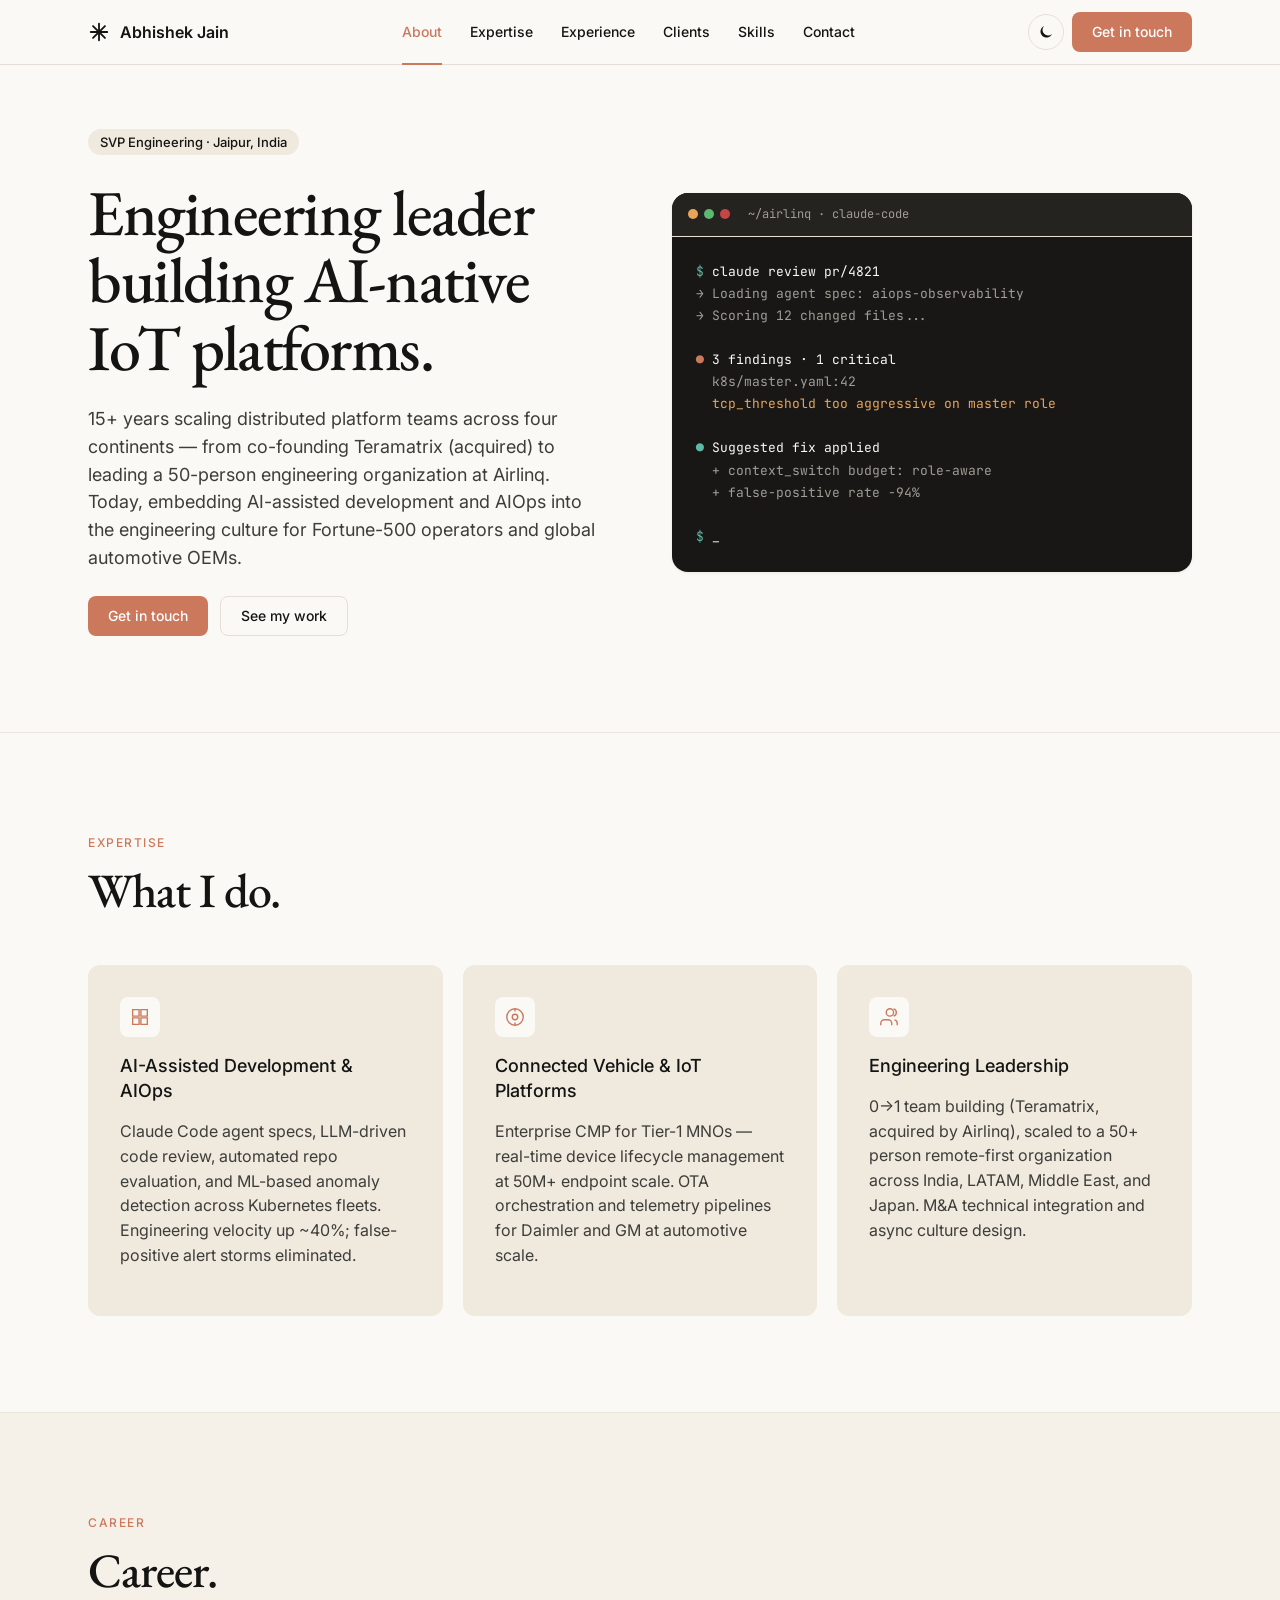
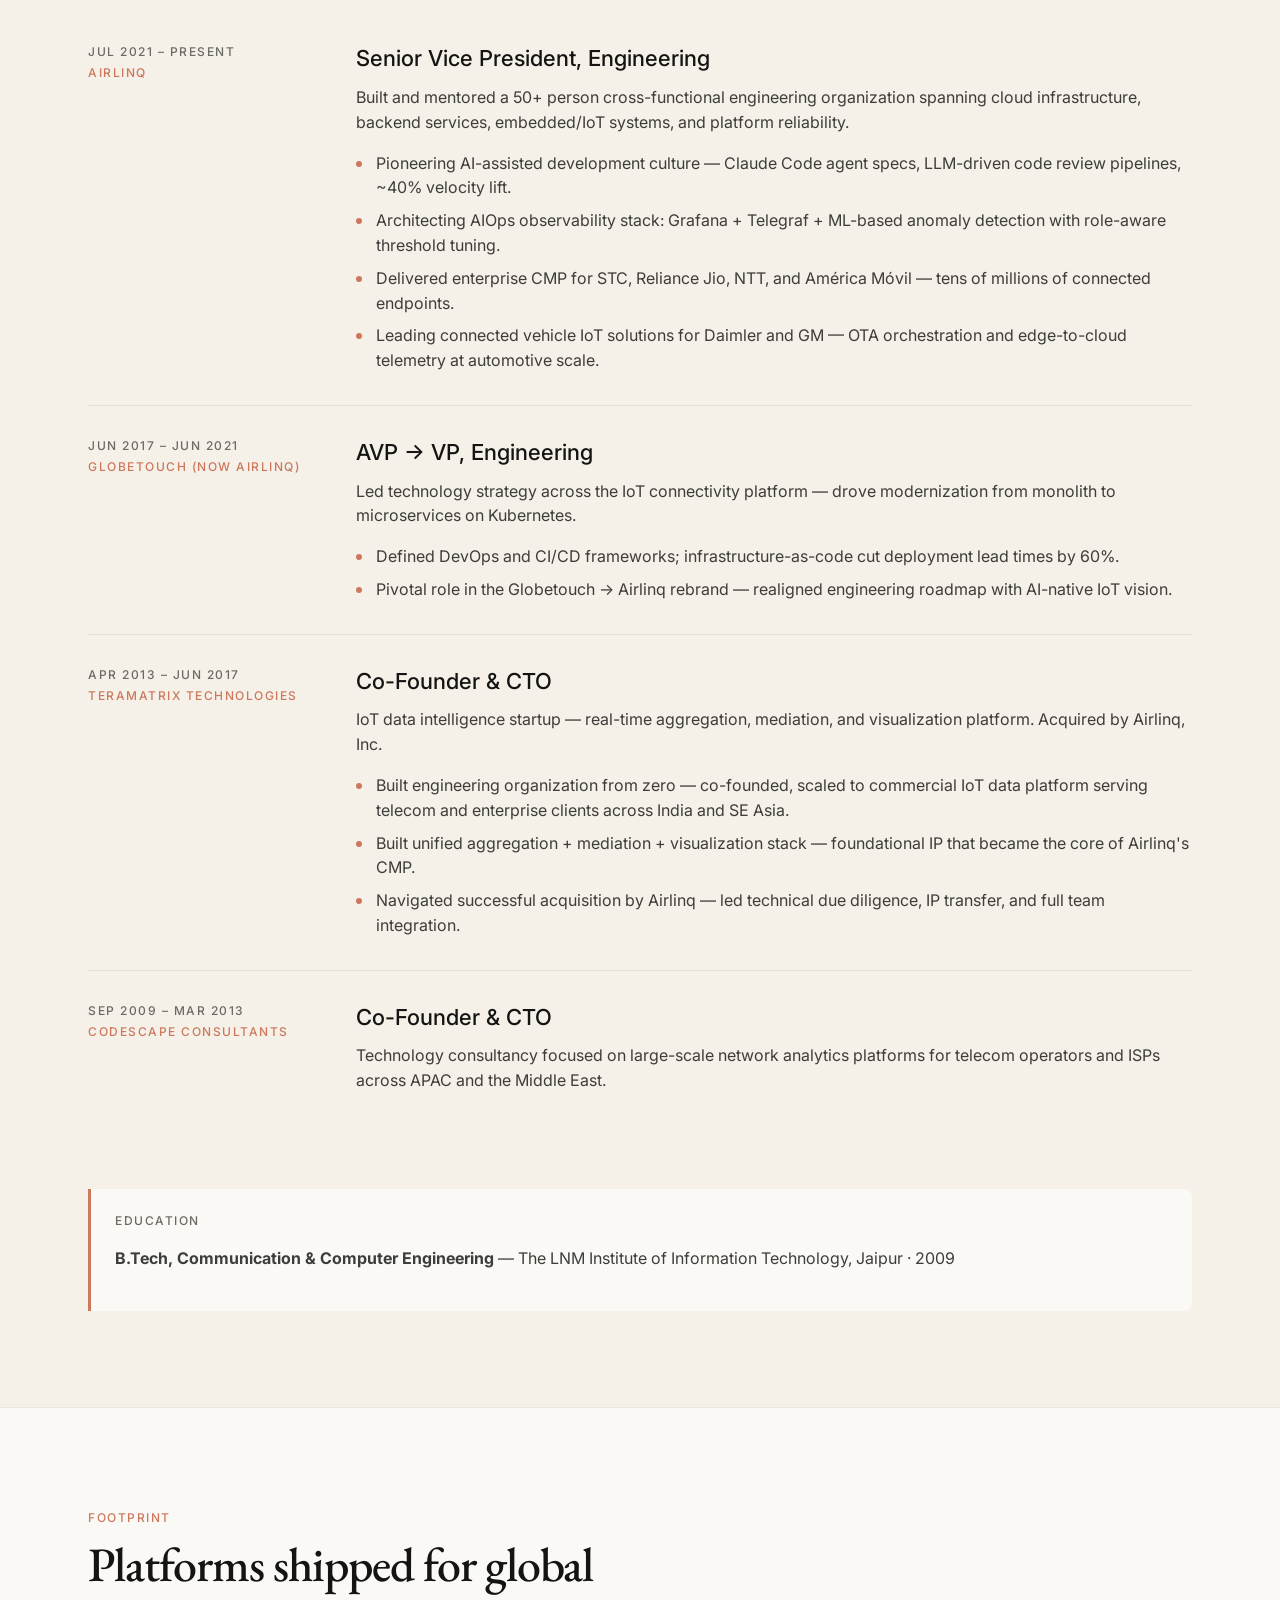
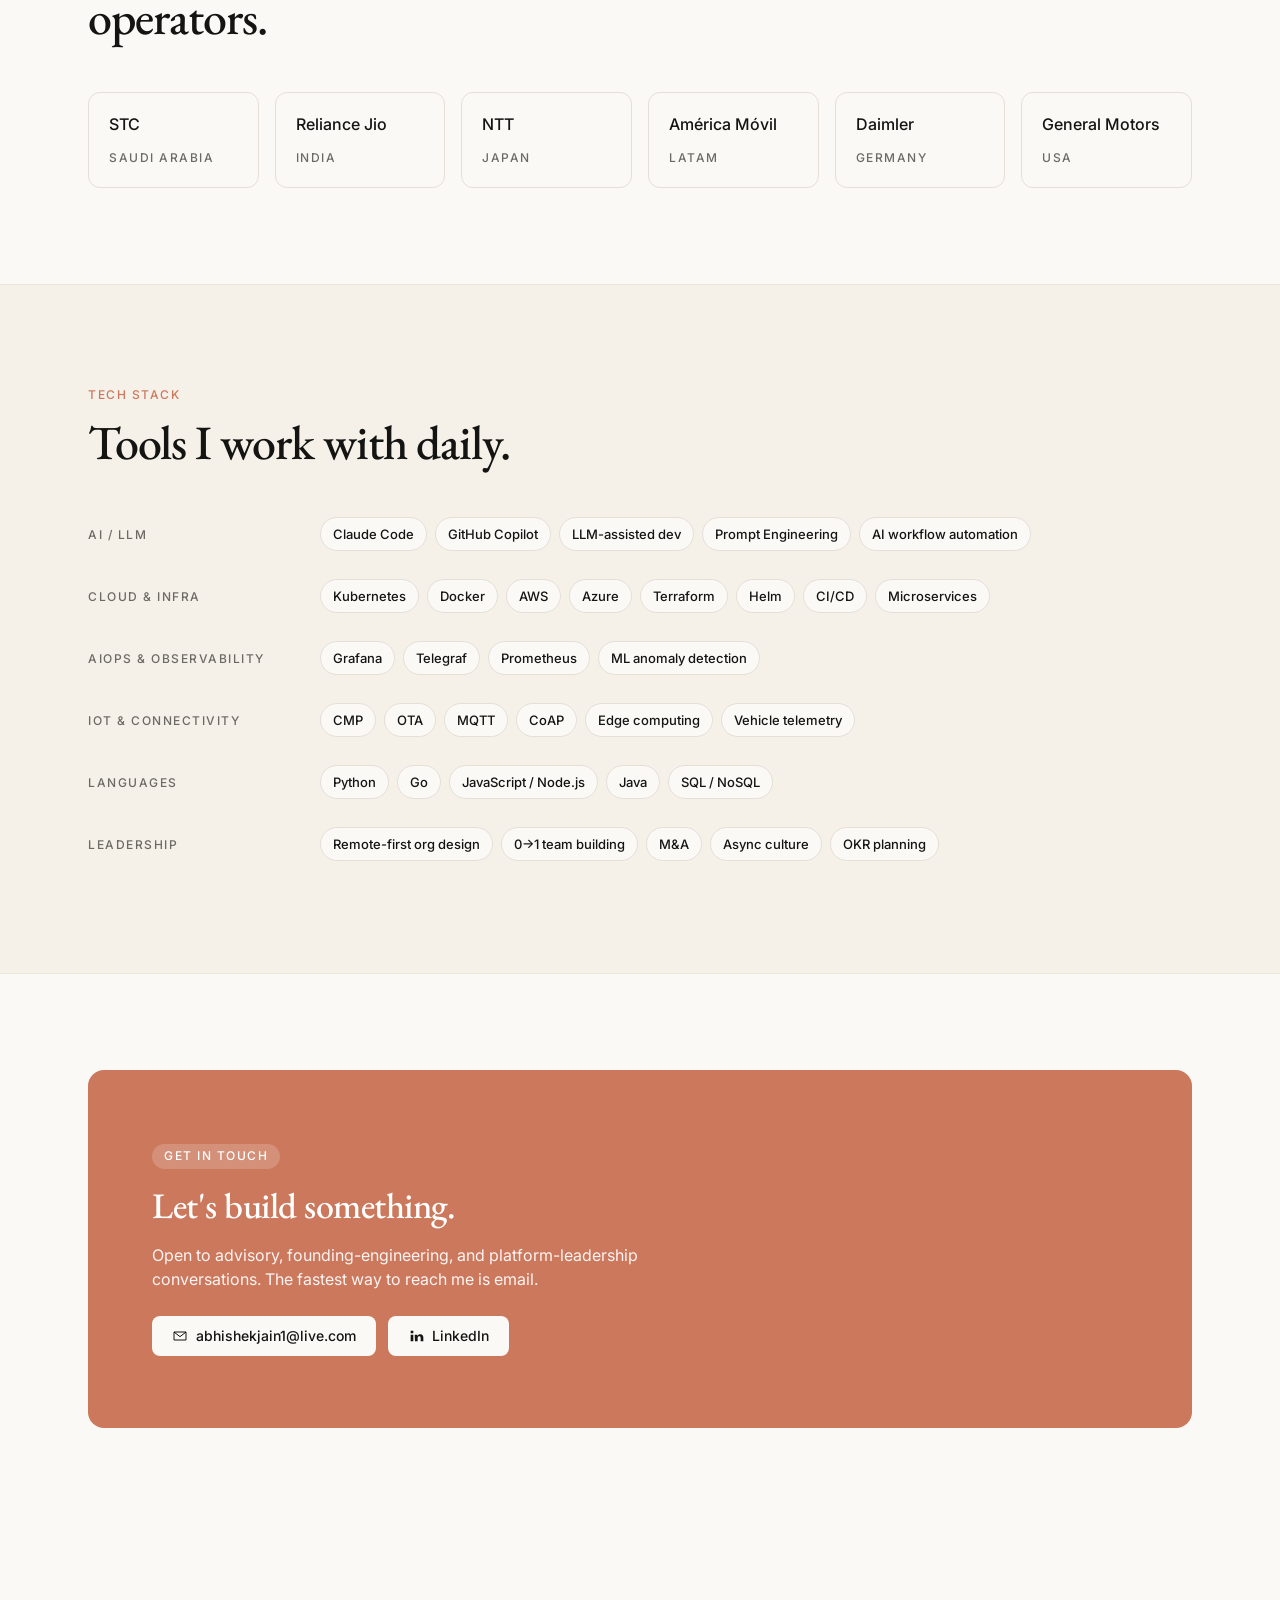
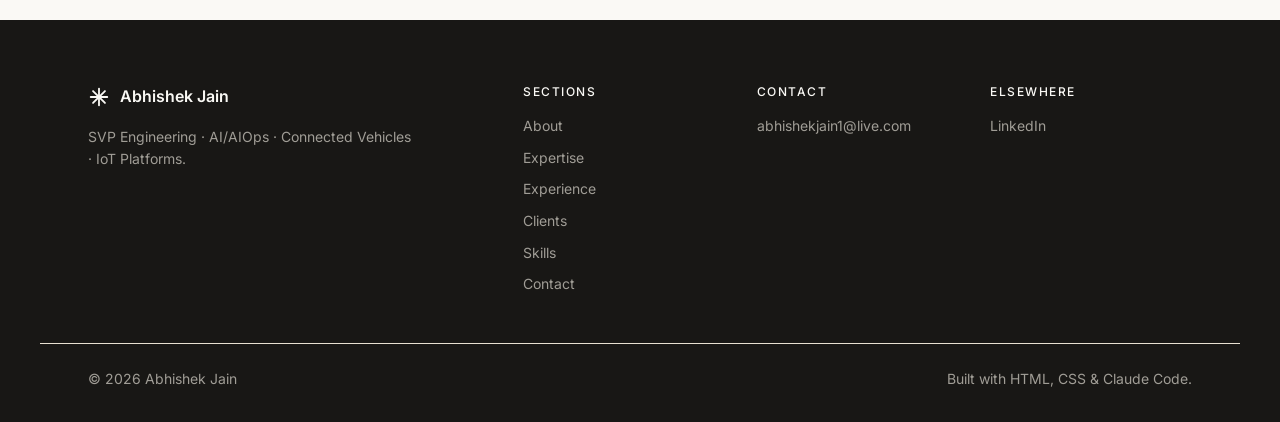
==== index.html @ b77d0349 "feat(seo): enrich meta, OG/Twitter cards, JSON-LD graph, robots, sitemap" ====
<!doctype html>
<html lang="en" data-theme="light">
<head>
  <meta charset="utf-8">
  <meta name="viewport" content="width=device-width, initial-scale=1">

  <!-- Primary SEO -->
  <title>Abhishek Jain — SVP Engineering · AI/AIOps · IoT Platforms</title>
  <meta name="description" content="Abhishek Jain — SVP Engineering at Airlinq. 15+ years scaling AI-native IoT, connected vehicle, and SaaS platforms for STC, Jio, NTT, Daimler, and GM.">
  <meta name="keywords" content="Abhishek Jain, SVP Engineering, AI-assisted development, AIOps, Claude Code, LLM-driven code review, connected vehicle platforms, IoT platform architecture, Kubernetes, Connectivity Management Platform, CMP, telecom platform, Airlinq, engineering leadership, 0 to 1 team building, M&A technical integration">
  <meta name="author" content="Abhishek Jain">
  <meta name="robots" content="index,follow,max-snippet:-1,max-image-preview:large,max-video-preview:-1">
  <meta name="googlebot" content="index,follow">
  <meta name="theme-color" content="#faf9f5" media="(prefers-color-scheme: light)">
  <meta name="theme-color" content="#181715" media="(prefers-color-scheme: dark)">
  <link rel="icon" type="image/svg+xml" href="assets/favicon.svg">
  <link rel="canonical" href="https://abhishekjain1.github.io/abhishekjain1/">

  <!-- Open Graph -->
  <meta property="og:type" content="profile">
  <meta property="og:site_name" content="Abhishek Jain">
  <meta property="og:title" content="Abhishek Jain — SVP Engineering · AI/AIOps · IoT Platforms">
  <meta property="og:description" content="15+ years building AI-native IoT, connected vehicle, and SaaS platforms for Fortune-500 operators and global OEMs.">
  <meta property="og:url" content="https://abhishekjain1.github.io/abhishekjain1/">
  <meta property="og:image" content="https://abhishekjain1.github.io/abhishekjain1/assets/og-cover.png">
  <meta property="og:image:width" content="1200">
  <meta property="og:image:height" content="630">
  <meta property="og:image:alt" content="Abhishek Jain — SVP Engineering · AI/AIOps · IoT Platforms">
  <meta property="og:locale" content="en_US">
  <meta property="profile:first_name" content="Abhishek">
  <meta property="profile:last_name" content="Jain">

  <!-- Twitter / X -->
  <meta name="twitter:card" content="summary_large_image">
  <meta name="twitter:title" content="Abhishek Jain — SVP Engineering · AI/AIOps · IoT Platforms">
  <meta name="twitter:description" content="15+ years building AI-native IoT, connected vehicle, and SaaS platforms for Fortune-500 operators and global OEMs.">
  <meta name="twitter:image" content="https://abhishekjain1.github.io/abhishekjain1/assets/og-cover.png">
  <meta name="twitter:image:alt" content="Abhishek Jain — SVP Engineering · AI/AIOps · IoT Platforms">

  <!-- Pre-paint theme (prevent FOUC) -->
  <script>
    (function () {
      try {
        var stored = localStorage.getItem('theme');
        var prefers = window.matchMedia('(prefers-color-scheme: dark)').matches ? 'dark' : 'light';
        document.documentElement.setAttribute('data-theme', stored || prefers);
      } catch (e) {
        document.documentElement.setAttribute('data-theme', 'light');
      }
    })();
  </script>

  <!-- Fonts -->
  <link rel="preconnect" href="https://fonts.googleapis.com">
  <link rel="preconnect" href="https://fonts.gstatic.com" crossorigin>
  <link rel="stylesheet" href="https://fonts.googleapis.com/css2?family=EB+Garamond:wght@500;600&family=Inter:wght@400;500;600&family=JetBrains+Mono:wght@400;500&display=swap">

  <link rel="stylesheet" href="assets/styles.css">

  <!-- JSON-LD: Person -->
  <script type="application/ld+json">
  {
    "@context": "https://schema.org",
    "@type": "Person",
    "@id": "https://abhishekjain1.github.io/abhishekjain1/#abhishek-jain",
    "name": "Abhishek Jain",
    "givenName": "Abhishek",
    "familyName": "Jain",
    "jobTitle": "Senior Vice President, Engineering",
    "description": "Engineering leader with 15+ years building and scaling AI-native IoT, connected vehicle, and SaaS platforms for Fortune-500 operators and global OEMs.",
    "email": "abhishekjain1@live.com",
    "url": "https://abhishekjain1.github.io/abhishekjain1/",
    "image": "https://abhishekjain1.github.io/abhishekjain1/assets/og-cover.png",
    "sameAs": [
      "https://www.linkedin.com/in/abhishekjain2603"
    ],
    "worksFor": {
      "@type": "Organization",
      "name": "Airlinq",
      "url": "https://www.airlinq.com/"
    },
    "alumniOf": {
      "@type": "CollegeOrUniversity",
      "name": "The LNM Institute of Information Technology",
      "address": { "@type": "PostalAddress", "addressLocality": "Jaipur", "addressCountry": "IN" }
    },
    "address": {
      "@type": "PostalAddress",
      "addressLocality": "Jaipur",
      "addressRegion": "Rajasthan",
      "addressCountry": "IN"
    },
    "nationality": "Indian",
    "knowsAbout": [
      "AI-Assisted Development",
      "AIOps",
      "Large Language Models",
      "Claude Code",
      "Connected Vehicle Platforms",
      "IoT Platform Architecture",
      "Connectivity Management Platforms",
      "Kubernetes",
      "Cloud Infrastructure",
      "Engineering Leadership",
      "M&A Technical Integration"
    ],
    "knowsLanguage": ["en", "hi"]
  }
  </script>

  <!-- JSON-LD: WebSite -->
  <script type="application/ld+json">
  {
    "@context": "https://schema.org",
    "@type": "WebSite",
    "@id": "https://abhishekjain1.github.io/abhishekjain1/#website",
    "url": "https://abhishekjain1.github.io/abhishekjain1/",
    "name": "Abhishek Jain",
    "description": "Personal website of Abhishek Jain — SVP Engineering · AI/AIOps · Connected Vehicles · IoT Platforms.",
    "inLanguage": "en",
    "author": { "@id": "https://abhishekjain1.github.io/abhishekjain1/#abhishek-jain" },
    "publisher": { "@id": "https://abhishekjain1.github.io/abhishekjain1/#abhishek-jain" }
  }
  </script>

  <!-- JSON-LD: BreadcrumbList -->
  <script type="application/ld+json">
  {
    "@context": "https://schema.org",
    "@type": "BreadcrumbList",
    "itemListElement": [
      { "@type": "ListItem", "position": 1, "name": "Home", "item": "https://abhishekjain1.github.io/abhishekjain1/" },
      { "@type": "ListItem", "position": 2, "name": "About", "item": "https://abhishekjain1.github.io/abhishekjain1/#about" },
      { "@type": "ListItem", "position": 3, "name": "Expertise", "item": "https://abhishekjain1.github.io/abhishekjain1/#expertise" },
      { "@type": "ListItem", "position": 4, "name": "Experience", "item": "https://abhishekjain1.github.io/abhishekjain1/#experience" },
      { "@type": "ListItem", "position": 5, "name": "Clients", "item": "https://abhishekjain1.github.io/abhishekjain1/#clients" },
      { "@type": "ListItem", "position": 6, "name": "Skills", "item": "https://abhishekjain1.github.io/abhishekjain1/#skills" },
      { "@type": "ListItem", "position": 7, "name": "Contact", "item": "https://abhishekjain1.github.io/abhishekjain1/#contact" }
    ]
  }
  </script>
</head>
<body>
  <a href="#main" class="skip-link">Skip to content</a>

  <header class="topnav" id="top">
    <div class="container topnav__inner">
      <a href="#top" class="brand" aria-label="Abhishek Jain — home">
        <svg class="brand__mark" viewBox="0 0 24 24" aria-hidden="true">
          <g stroke="currentColor" stroke-width="2" stroke-linecap="round">
            <line x1="12" y1="3" x2="12" y2="21"/>
            <line x1="3" y1="12" x2="21" y2="12"/>
            <line x1="5.5" y1="5.5" x2="18.5" y2="18.5"/>
            <line x1="18.5" y1="5.5" x2="5.5" y2="18.5"/>
          </g>
        </svg>
        <span>Abhishek Jain</span>
      </a>

      <nav class="topnav__links" aria-label="Primary">
        <a href="#about">About</a>
        <a href="#expertise">Expertise</a>
        <a href="#experience">Experience</a>
        <a href="#clients">Clients</a>
        <a href="#skills">Skills</a>
        <a href="#contact">Contact</a>
      </nav>

      <div class="topnav__actions">
        <button class="theme-toggle" type="button" aria-label="Toggle dark mode" aria-pressed="false">
          <svg class="theme-toggle__sun" viewBox="0 0 24 24" width="18" height="18" aria-hidden="true">
            <circle cx="12" cy="12" r="4" fill="currentColor"/>
            <g stroke="currentColor" stroke-width="2" stroke-linecap="round">
              <line x1="12" y1="2" x2="12" y2="5"/><line x1="12" y1="19" x2="12" y2="22"/>
              <line x1="2" y1="12" x2="5" y2="12"/><line x1="19" y1="12" x2="22" y2="12"/>
              <line x1="4.5" y1="4.5" x2="6.5" y2="6.5"/><line x1="17.5" y1="17.5" x2="19.5" y2="19.5"/>
              <line x1="4.5" y1="19.5" x2="6.5" y2="17.5"/><line x1="17.5" y1="6.5" x2="19.5" y2="4.5"/>
            </g>
          </svg>
          <svg class="theme-toggle__moon" viewBox="0 0 24 24" width="18" height="18" aria-hidden="true">
            <path d="M20 14.5A8 8 0 1 1 9.5 4a6.5 6.5 0 0 0 10.5 10.5z" fill="currentColor"/>
          </svg>
        </button>
        <button class="menu-toggle" type="button" aria-label="Open menu" aria-expanded="false">
          <svg viewBox="0 0 24 24" width="22" height="22" aria-hidden="true">
            <g stroke="currentColor" stroke-width="2" stroke-linecap="round">
              <line x1="4" y1="7" x2="20" y2="7"/>
              <line x1="4" y1="12" x2="20" y2="12"/>
              <line x1="4" y1="17" x2="20" y2="17"/>
            </g>
          </svg>
        </button>
        <a href="#contact" class="btn btn--primary topnav__cta">Get in touch</a>
      </div>
    </div>
  </header>

  <main id="main">
    <section id="about" class="section hero" aria-labelledby="hero-title">
      <div class="container hero__grid">
        <div class="hero__lede">
          <span class="badge">SVP Engineering · Jaipur, India</span>
          <h1 id="hero-title" class="display-xl">Engineering leader building AI-native IoT platforms.</h1>
          <p class="hero__sub body-md">15+ years scaling distributed platform teams across four continents — from co-founding Teramatrix (acquired) to leading a 50-person engineering organization at Airlinq. Today, embedding AI-assisted development and AIOps into the engineering culture for Fortune-500 operators and global automotive OEMs.</p>
          <div class="hero__cta">
            <a href="#contact" class="btn btn--primary">Get in touch</a>
            <a href="#experience" class="btn btn--secondary">See my work</a>
          </div>
        </div>

        <aside class="hero__mockup" aria-hidden="true">
          <div class="mockup">
            <div class="mockup__bar">
              <span class="mockup__dot"></span><span class="mockup__dot"></span><span class="mockup__dot"></span>
              <span class="mockup__title mono">~/airlinq · claude-code</span>
            </div>
            <pre class="mockup__code mono"><span class="c-teal">$</span> claude review pr/4821
<span class="c-muted">→ Loading agent spec: aiops-observability</span>
<span class="c-muted">→ Scoring 12 changed files...</span>

<span class="c-coral">●</span> 3 findings · 1 critical
  <span class="c-muted">k8s/master.yaml:42</span>
  <span class="c-amber">tcp_threshold too aggressive on master role</span>

<span class="c-teal">●</span> Suggested fix applied
  <span class="c-muted">+ context_switch budget: role-aware</span>
  <span class="c-muted">+ false-positive rate -94%</span>

<span class="c-teal">$</span> _</pre>
          </div>
        </aside>
      </div>
    </section>

    <section id="expertise" class="section" aria-labelledby="expertise-title">
      <div class="container">
        <header class="section__head">
          <span class="caption-up">Expertise</span>
          <h2 id="expertise-title" class="display-lg">What I do.</h2>
        </header>

        <div class="cards cards--3">
          <article class="card">
            <div class="card__icon" aria-hidden="true">
              <svg viewBox="0 0 24 24"><path d="M4 4h7v7H4zM13 4h7v7h-7zM4 13h7v7H4zM13 13h7v7h-7z" fill="none" stroke="currentColor" stroke-width="1.5"/></svg>
            </div>
            <h3 class="title-md">AI-Assisted Development &amp; AIOps</h3>
            <p class="body-md">Claude Code agent specs, LLM-driven code review, automated repo evaluation, and ML-based anomaly detection across Kubernetes fleets. Engineering velocity up ~40%; false-positive alert storms eliminated.</p>
          </article>

          <article class="card">
            <div class="card__icon" aria-hidden="true">
              <svg viewBox="0 0 24 24"><circle cx="12" cy="12" r="3" fill="none" stroke="currentColor" stroke-width="1.5"/><circle cx="12" cy="12" r="9" fill="none" stroke="currentColor" stroke-width="1.5"/><line x1="12" y1="3" x2="12" y2="6" stroke="currentColor" stroke-width="1.5"/><line x1="12" y1="18" x2="12" y2="21" stroke="currentColor" stroke-width="1.5"/></svg>
            </div>
            <h3 class="title-md">Connected Vehicle &amp; IoT Platforms</h3>
            <p class="body-md">Enterprise CMP for Tier-1 MNOs — real-time device lifecycle management at 50M+ endpoint scale. OTA orchestration and telemetry pipelines for Daimler and GM at automotive scale.</p>
          </article>

          <article class="card">
            <div class="card__icon" aria-hidden="true">
              <svg viewBox="0 0 24 24"><path d="M3 21v-2a4 4 0 014-4h4a4 4 0 014 4v2M21 21v-2a4 4 0 00-3-3.87M9 7a4 4 0 108 0 4 4 0 00-8 0zM17 3.13a4 4 0 010 7.75" fill="none" stroke="currentColor" stroke-width="1.5"/></svg>
            </div>
            <h3 class="title-md">Engineering Leadership</h3>
            <p class="body-md">0→1 team building (Teramatrix, acquired by Airlinq), scaled to a 50+ person remote-first organization across India, LATAM, Middle East, and Japan. M&amp;A technical integration and async culture design.</p>
          </article>
        </div>
      </div>
    </section>
    <section id="experience" class="section section--soft" aria-labelledby="experience-title">
      <div class="container">
        <header class="section__head">
          <span class="caption-up">Career</span>
          <h2 id="experience-title" class="display-lg">Career.</h2>
        </header>

        <ol class="timeline">
          <li class="timeline__item">
            <div class="timeline__meta">
              <span class="caption-up">Jul 2021 – Present</span>
              <span class="caption-up timeline__company">Airlinq</span>
            </div>
            <div class="timeline__body">
              <h3 class="title-lg">Senior Vice President, Engineering</h3>
              <p class="body-md">Built and mentored a 50+ person cross-functional engineering organization spanning cloud infrastructure, backend services, embedded/IoT systems, and platform reliability.</p>
              <ul class="bullets body-md">
                <li>Pioneering AI-assisted development culture — Claude Code agent specs, LLM-driven code review pipelines, ~40% velocity lift.</li>
                <li>Architecting AIOps observability stack: Grafana + Telegraf + ML-based anomaly detection with role-aware threshold tuning.</li>
                <li>Delivered enterprise CMP for STC, Reliance Jio, NTT, and América Móvil — tens of millions of connected endpoints.</li>
                <li>Leading connected vehicle IoT solutions for Daimler and GM — OTA orchestration and edge-to-cloud telemetry at automotive scale.</li>
              </ul>
            </div>
          </li>

          <li class="timeline__item">
            <div class="timeline__meta">
              <span class="caption-up">Jun 2017 – Jun 2021</span>
              <span class="caption-up timeline__company">Globetouch (now Airlinq)</span>
            </div>
            <div class="timeline__body">
              <h3 class="title-lg">AVP → VP, Engineering</h3>
              <p class="body-md">Led technology strategy across the IoT connectivity platform — drove modernization from monolith to microservices on Kubernetes.</p>
              <ul class="bullets body-md">
                <li>Defined DevOps and CI/CD frameworks; infrastructure-as-code cut deployment lead times by 60%.</li>
                <li>Pivotal role in the Globetouch → Airlinq rebrand — realigned engineering roadmap with AI-native IoT vision.</li>
              </ul>
            </div>
          </li>

          <li class="timeline__item">
            <div class="timeline__meta">
              <span class="caption-up">Apr 2013 – Jun 2017</span>
              <span class="caption-up timeline__company">Teramatrix Technologies</span>
            </div>
            <div class="timeline__body">
              <h3 class="title-lg">Co-Founder &amp; CTO</h3>
              <p class="body-md">IoT data intelligence startup — real-time aggregation, mediation, and visualization platform. Acquired by Airlinq, Inc.</p>
              <ul class="bullets body-md">
                <li>Built engineering organization from zero — co-founded, scaled to commercial IoT data platform serving telecom and enterprise clients across India and SE Asia.</li>
                <li>Built unified aggregation + mediation + visualization stack — foundational IP that became the core of Airlinq's CMP.</li>
                <li>Navigated successful acquisition by Airlinq — led technical due diligence, IP transfer, and full team integration.</li>
              </ul>
            </div>
          </li>

          <li class="timeline__item">
            <div class="timeline__meta">
              <span class="caption-up">Sep 2009 – Mar 2013</span>
              <span class="caption-up timeline__company">Codescape Consultants</span>
            </div>
            <div class="timeline__body">
              <h3 class="title-lg">Co-Founder &amp; CTO</h3>
              <p class="body-md">Technology consultancy focused on large-scale network analytics platforms for telecom operators and ISPs across APAC and the Middle East.</p>
            </div>
          </li>
        </ol>

        <aside class="edu">
          <span class="caption-up">Education</span>
          <p class="body-md"><strong>B.Tech, Communication &amp; Computer Engineering</strong> — The LNM Institute of Information Technology, Jaipur · 2009</p>
        </aside>
      </div>
    </section>

    <section id="clients" class="section" aria-labelledby="clients-title">
      <div class="container">
        <header class="section__head">
          <span class="caption-up">Footprint</span>
          <h2 id="clients-title" class="display-lg">Platforms shipped for global operators.</h2>
        </header>

        <ul class="tiles">
          <li class="tile"><span class="title-sm">STC</span><span class="caption-up">Saudi Arabia</span></li>
          <li class="tile"><span class="title-sm">Reliance Jio</span><span class="caption-up">India</span></li>
          <li class="tile"><span class="title-sm">NTT</span><span class="caption-up">Japan</span></li>
          <li class="tile"><span class="title-sm">América Móvil</span><span class="caption-up">LATAM</span></li>
          <li class="tile"><span class="title-sm">Daimler</span><span class="caption-up">Germany</span></li>
          <li class="tile"><span class="title-sm">General Motors</span><span class="caption-up">USA</span></li>
        </ul>
      </div>
    </section>

    <section id="skills" class="section section--soft" aria-labelledby="skills-title">
      <div class="container">
        <header class="section__head">
          <span class="caption-up">Tech stack</span>
          <h2 id="skills-title" class="display-lg">Tools I work with daily.</h2>
        </header>

        <dl class="skills">
          <div class="skills__group">
            <dt class="caption-up">AI / LLM</dt>
            <dd><span class="pill">Claude Code</span><span class="pill">GitHub Copilot</span><span class="pill">LLM-assisted dev</span><span class="pill">Prompt Engineering</span><span class="pill">AI workflow automation</span></dd>
          </div>
          <div class="skills__group">
            <dt class="caption-up">Cloud &amp; Infra</dt>
            <dd><span class="pill">Kubernetes</span><span class="pill">Docker</span><span class="pill">AWS</span><span class="pill">Azure</span><span class="pill">Terraform</span><span class="pill">Helm</span><span class="pill">CI/CD</span><span class="pill">Microservices</span></dd>
          </div>
          <div class="skills__group">
            <dt class="caption-up">AIOps &amp; Observability</dt>
            <dd><span class="pill">Grafana</span><span class="pill">Telegraf</span><span class="pill">Prometheus</span><span class="pill">ML anomaly detection</span></dd>
          </div>
          <div class="skills__group">
            <dt class="caption-up">IoT &amp; Connectivity</dt>
            <dd><span class="pill">CMP</span><span class="pill">OTA</span><span class="pill">MQTT</span><span class="pill">CoAP</span><span class="pill">Edge computing</span><span class="pill">Vehicle telemetry</span></dd>
          </div>
          <div class="skills__group">
            <dt class="caption-up">Languages</dt>
            <dd><span class="pill">Python</span><span class="pill">Go</span><span class="pill">JavaScript / Node.js</span><span class="pill">Java</span><span class="pill">SQL / NoSQL</span></dd>
          </div>
          <div class="skills__group">
            <dt class="caption-up">Leadership</dt>
            <dd><span class="pill">Remote-first org design</span><span class="pill">0→1 team building</span><span class="pill">M&amp;A</span><span class="pill">Async culture</span><span class="pill">OKR planning</span></dd>
          </div>
        </dl>
      </div>
    </section>

    <section id="contact" class="section" aria-labelledby="contact-title">
      <div class="container">
        <div class="callout">
          <header>
            <span class="badge badge--coral">Get in touch</span>
            <h2 id="contact-title" class="display-md callout__title">Let's build something.</h2>
            <p class="body-md callout__sub">Open to advisory, founding-engineering, and platform-leadership conversations. The fastest way to reach me is email.</p>
          </header>
          <div class="callout__actions">
            <a href="mailto:abhishekjain1@live.com" class="btn btn--on-coral">
              <svg viewBox="0 0 24 24" width="16" height="16" aria-hidden="true">
                <path d="M3 6h18v12H3z" fill="none" stroke="currentColor" stroke-width="1.5"/>
                <path d="M3 6l9 7 9-7" fill="none" stroke="currentColor" stroke-width="1.5"/>
              </svg>
              abhishekjain1@live.com
            </a>
            <a href="https://www.linkedin.com/in/abhishekjain2603" class="btn btn--on-coral" rel="noopener" target="_blank">
              <svg viewBox="0 0 24 24" width="16" height="16" aria-hidden="true">
                <path d="M4 4h4v4H4zM4 10h4v10H4zM10 10h4v2c1-1.5 2.5-2.5 4.5-2.5 3 0 4.5 2 4.5 5V20h-4v-5c0-1.5-.5-2.5-2-2.5s-2.5 1-2.5 2.5V20h-4z" fill="currentColor"/>
              </svg>
              LinkedIn
            </a>
          </div>
        </div>
      </div>
    </section>

  </main>

  <footer class="footer">
    <div class="container footer__grid">
      <div class="footer__brand">
        <a href="#top" class="brand brand--on-dark">
          <svg class="brand__mark" viewBox="0 0 24 24" aria-hidden="true">
            <g stroke="currentColor" stroke-width="2" stroke-linecap="round">
              <line x1="12" y1="3" x2="12" y2="21"/>
              <line x1="3" y1="12" x2="21" y2="12"/>
              <line x1="5.5" y1="5.5" x2="18.5" y2="18.5"/>
              <line x1="18.5" y1="5.5" x2="5.5" y2="18.5"/>
            </g>
          </svg>
          <span>Abhishek Jain</span>
        </a>
        <p class="body-sm footer__tag">SVP Engineering · AI/AIOps · Connected Vehicles · IoT Platforms.</p>
      </div>

      <nav class="footer__col" aria-label="Sections">
        <span class="caption-up">Sections</span>
        <a href="#about">About</a>
        <a href="#expertise">Expertise</a>
        <a href="#experience">Experience</a>
        <a href="#clients">Clients</a>
        <a href="#skills">Skills</a>
        <a href="#contact">Contact</a>
      </nav>

      <div class="footer__col">
        <span class="caption-up">Contact</span>
        <a href="mailto:abhishekjain1@live.com">abhishekjain1@live.com</a>
      </div>

      <div class="footer__col">
        <span class="caption-up">Elsewhere</span>
        <a href="https://www.linkedin.com/in/abhishekjain2603" rel="noopener" target="_blank">LinkedIn</a>
      </div>
    </div>
    <div class="container footer__bottom">
      <span class="body-sm">© 2026 Abhishek Jain</span>
      <span class="body-sm">Built with HTML, CSS &amp; Claude Code.</span>
    </div>
  </footer>

  <div class="mobile-menu" id="mobile-menu" hidden>
    <div class="mobile-menu__panel">
      <button class="mobile-menu__close" type="button" aria-label="Close menu">
        <svg viewBox="0 0 24 24" width="22" height="22" aria-hidden="true">
          <g stroke="currentColor" stroke-width="2" stroke-linecap="round">
            <line x1="6" y1="6" x2="18" y2="18"/>
            <line x1="18" y1="6" x2="6" y2="18"/>
          </g>
        </svg>
      </button>
      <nav aria-label="Mobile primary">
        <a href="#about">About</a>
        <a href="#expertise">Expertise</a>
        <a href="#experience">Experience</a>
        <a href="#clients">Clients</a>
        <a href="#skills">Skills</a>
        <a href="#contact">Contact</a>
      </nav>
      <a href="#contact" class="btn btn--primary mobile-menu__cta">Get in touch</a>
    </div>
  </div>

  <script src="assets/script.js" defer></script>
</body>
</html>
---- assets/styles.css ----
/* ----- Tokens (light) ----- */
:root, [data-theme="light"] {
  --canvas: #faf9f5;
  --surface-soft: #f5f0e8;
  --surface-card: #efe9de;
  --surface-cream-strong: #e8e0d2;
  --surface-dark: #181715;
  --surface-dark-elevated: #252320;
  --surface-dark-soft: #1f1e1b;
  --ink: #141413;
  --body-strong: #252523;
  --body: #3d3d3a;
  --muted: #6c6a64;
  --muted-soft: #8e8b82;
  --hairline: #e6dfd8;
  --hairline-soft: #ebe6df;
  --primary: #cc785c;
  --primary-active: #a9583e;
  --on-primary: #ffffff;
  --on-dark: #faf9f5;
  --on-dark-soft: #a09d96;
  --accent-teal: #5db8a6;
  --accent-amber: #e8a55a;
}

/* ----- Tokens (dark) ----- */
[data-theme="dark"] {
  --canvas: #181715;
  --surface-soft: #1f1e1b;
  --surface-card: #252320;
  --surface-cream-strong: #2e2c28;
  --surface-dark: #0f0e0c;
  --surface-dark-elevated: #1f1e1b;
  --surface-dark-soft: #181715;
  --ink: #faf9f5;
  --body-strong: #ebe6df;
  --body: #cfccc4;
  --muted: #a09d96;
  --muted-soft: #8e8b82;
  --hairline: #2e2c28;
  --hairline-soft: #252320;
  --on-dark: #faf9f5;
  --on-dark-soft: #a09d96;
}

/* ----- Reset ----- */
*, *::before, *::after { box-sizing: border-box; }
html, body { margin: 0; padding: 0; }
html { scroll-behavior: smooth; }
@media (prefers-reduced-motion: reduce) {
  html { scroll-behavior: auto; }
  *, *::before, *::after { transition: none !important; animation: none !important; }
}
body {
  background: var(--canvas);
  color: var(--body);
  font-family: 'Inter', -apple-system, BlinkMacSystemFont, 'Segoe UI', Roboto, sans-serif;
  font-size: 16px;
  line-height: 1.55;
  -webkit-font-smoothing: antialiased;
  text-rendering: optimizeLegibility;
}
a { color: var(--primary); text-decoration: none; }
a:hover { text-decoration: underline; }
img, svg { display: block; max-width: 100%; }
button { font: inherit; cursor: pointer; border: 0; background: transparent; color: inherit; }
:focus-visible {
  outline: 2px solid var(--primary);
  outline-offset: 3px;
  border-radius: 4px;
}

/* ----- Typography scale ----- */
.display-xl, .display-lg, .display-md, .display-sm {
  font-family: 'EB Garamond', 'Tiempos Headline', Garamond, 'Times New Roman', serif;
  font-weight: 500;
  color: var(--ink);
  margin: 0;
}
.display-xl { font-size: clamp(40px, 6vw, 64px); line-height: 1.05; letter-spacing: -1.5px; }
.display-lg { font-size: clamp(32px, 4.5vw, 48px); line-height: 1.1; letter-spacing: -1px; }
.display-md { font-size: clamp(28px, 3.5vw, 36px); line-height: 1.15; letter-spacing: -0.5px; }
.display-sm { font-size: clamp(22px, 2.6vw, 28px); line-height: 1.2; letter-spacing: -0.3px; }

.title-lg { font-size: 22px; font-weight: 500; line-height: 1.3; color: var(--ink); margin: 0; }
.title-md { font-size: 18px; font-weight: 500; line-height: 1.4; color: var(--ink); margin: 0; }
.title-sm { font-size: 16px; font-weight: 500; line-height: 1.4; color: var(--ink); margin: 0; }
.body-md { font-size: 16px; line-height: 1.55; color: var(--body); }
.body-sm { font-size: 14px; line-height: 1.55; color: var(--body); }
.caption { font-size: 13px; font-weight: 500; line-height: 1.4; color: var(--muted); }
.caption-up {
  font-size: 12px; font-weight: 500; line-height: 1.4; letter-spacing: 1.5px;
  text-transform: uppercase; color: var(--muted);
}
.mono { font-family: 'JetBrains Mono', ui-monospace, SFMono-Regular, Menlo, monospace; }

/* ----- Layout ----- */
.container { max-width: 1200px; margin: 0 auto; padding: 0 24px; }
@media (min-width: 768px) { .container { padding: 0 48px; } }

.section { padding: 96px 0; }
.section + .section { border-top: 1px solid var(--hairline-soft); }

.skip-link {
  position: absolute; left: -9999px;
  background: var(--ink); color: var(--canvas);
  padding: 12px 16px; border-radius: 8px;
  z-index: 100;
}
.skip-link:focus { left: 16px; top: 16px; }

/* ----- Buttons ----- */
.btn {
  display: inline-flex; align-items: center; justify-content: center;
  height: 40px; padding: 0 20px;
  font-size: 14px; font-weight: 500; line-height: 1;
  border-radius: 8px; transition: background-color .15s ease;
}
.btn--primary { background: var(--primary); color: var(--on-primary); }
.btn--primary:hover { background: var(--primary-active); text-decoration: none; }
.btn--secondary { background: var(--canvas); color: var(--ink); border: 1px solid var(--hairline); }
.btn--secondary:hover { background: var(--surface-card); text-decoration: none; }
.btn--on-coral { background: var(--canvas); color: var(--ink); }
.btn--on-coral:hover { background: var(--surface-card); text-decoration: none; }

/* ----- Top nav ----- */
.topnav {
  position: sticky; top: 0; z-index: 50;
  background: color-mix(in srgb, var(--canvas) 92%, transparent);
  backdrop-filter: blur(8px);
  border-bottom: 1px solid var(--hairline);
}
.topnav__inner {
  display: flex; align-items: center; justify-content: space-between;
  height: 64px;
}
.brand {
  display: inline-flex; align-items: center; gap: 10px;
  color: var(--ink); font-weight: 600; font-size: 16px;
}
.brand:hover { text-decoration: none; }
.brand__mark { width: 22px; height: 22px; color: var(--ink); }
.topnav__links { display: none; gap: 28px; }
.topnav__links a {
  color: var(--ink); font-size: 14px; font-weight: 500;
  position: relative;
}
.topnav__links a:hover { color: var(--primary); text-decoration: none; }
.topnav__links a.active { color: var(--primary); }
.topnav__links a.active::after {
  content: ''; position: absolute; left: 0; right: 0; bottom: -22px; height: 2px;
  background: var(--primary);
}
.topnav__actions { display: flex; align-items: center; gap: 8px; }
.topnav__cta { display: none; }
.theme-toggle {
  width: 36px; height: 36px; border-radius: 50%;
  display: inline-flex; align-items: center; justify-content: center;
  color: var(--ink); border: 1px solid var(--hairline);
}
.theme-toggle:hover { background: var(--surface-card); }
.theme-toggle__sun { display: none; }
[data-theme="dark"] .theme-toggle__sun { display: block; }
[data-theme="dark"] .theme-toggle__moon { display: none; }
[data-theme="light"] .theme-toggle__moon { display: block; }
.menu-toggle {
  width: 36px; height: 36px; border-radius: 50%;
  display: inline-flex; align-items: center; justify-content: center;
  color: var(--ink); border: 1px solid var(--hairline);
}

@media (min-width: 900px) {
  .topnav__links { display: inline-flex; }
  .topnav__cta { display: inline-flex; }
  .menu-toggle { display: none; }
}

/* ----- Badges ----- */
.badge {
  display: inline-block;
  background: var(--surface-card); color: var(--ink);
  font-size: 13px; font-weight: 500; line-height: 1.4;
  padding: 4px 12px; border-radius: 9999px;
}
.badge--coral {
  background: var(--primary); color: var(--on-primary);
  font-size: 12px; letter-spacing: 1.5px; text-transform: uppercase;
}

/* ----- Hero ----- */
.hero { padding-top: 64px; }
.hero__grid {
  display: grid; gap: 48px;
  grid-template-columns: 1fr;
  align-items: center;
}
@media (min-width: 1024px) {
  .hero__grid { grid-template-columns: 1fr 1fr; gap: 64px; }
}
.hero__lede > * + * { margin-top: 24px; }
.hero__sub { color: var(--body); font-size: 18px; max-width: 56ch; }
.hero__cta { display: flex; flex-wrap: wrap; gap: 12px; }

.hero__mockup .mockup {
  background: var(--surface-dark); color: var(--on-dark);
  border-radius: 16px; overflow: hidden;
  box-shadow: 0 1px 3px rgba(20,20,19,.08);
}
.mockup__bar {
  display: flex; align-items: center; gap: 6px;
  padding: 12px 16px;
  background: var(--surface-dark-elevated);
  border-bottom: 1px solid var(--surface-cream-strong);
}
.mockup__dot { width: 10px; height: 10px; border-radius: 50%; background: #3d3b37; }
.mockup__dot:nth-child(1) { background: #e8a55a; }
.mockup__dot:nth-child(2) { background: #5db872; }
.mockup__dot:nth-child(3) { background: #c64545; }
.mockup__title { margin-left: 12px; font-size: 12px; color: var(--on-dark-soft); }
.mockup__code {
  padding: 24px; margin: 0;
  font-size: 13px; line-height: 1.7;
  color: var(--on-dark);
  white-space: pre; overflow-x: auto;
}
.c-coral { color: var(--primary); }
.c-teal  { color: var(--accent-teal); }
.c-amber { color: var(--accent-amber); }
.c-muted { color: var(--on-dark-soft); }

/* ----- Section heading ----- */
.section__head { margin-bottom: 48px; max-width: 60ch; }
.section__head .caption-up { display: inline-block; margin-bottom: 12px; color: var(--primary); }
.section__head h2 { margin-top: 0; }

/* ----- Card grids ----- */
.cards { display: grid; gap: 20px; grid-template-columns: 1fr; }
@media (min-width: 700px)  { .cards--3 { grid-template-columns: repeat(2, 1fr); } }
@media (min-width: 1024px) { .cards--3 { grid-template-columns: repeat(3, 1fr); } }

.card {
  background: var(--surface-card); color: var(--ink);
  border-radius: 12px; padding: 32px;
}
.card > * + * { margin-top: 16px; }
.card__icon {
  width: 40px; height: 40px;
  display: inline-flex; align-items: center; justify-content: center;
  background: var(--canvas); color: var(--primary);
  border-radius: 8px;
}
.card__icon svg { width: 22px; height: 22px; }

/* ----- Experience timeline ----- */
.section--soft { background: var(--surface-soft); }

.timeline { list-style: none; padding: 0; margin: 0; }
.timeline__item {
  display: grid; gap: 16px;
  grid-template-columns: 1fr;
  padding: 32px 0;
  border-top: 1px solid var(--hairline);
}
.timeline__item:first-child { border-top: 0; padding-top: 0; }
@media (min-width: 800px) {
  .timeline__item { grid-template-columns: 220px 1fr; gap: 48px; }
}
.timeline__meta { display: flex; flex-direction: column; gap: 4px; }
.timeline__company { color: var(--primary); }
.timeline__body > * + * { margin-top: 12px; }
.bullets { list-style: none; padding: 0; }
.bullets li { position: relative; padding-left: 20px; margin-top: 8px; }
.bullets li::before {
  content: ''; position: absolute; left: 0; top: 10px;
  width: 6px; height: 6px; border-radius: 50%; background: var(--primary);
}

.edu {
  margin-top: 48px; padding: 24px;
  border-left: 3px solid var(--primary);
  background: var(--canvas);
  border-radius: 0 8px 8px 0;
}
.edu .caption-up { display: block; margin-bottom: 8px; color: var(--muted); }

/* ----- Client tiles ----- */
.tiles {
  list-style: none; padding: 0; margin: 0;
  display: grid; gap: 16px;
  grid-template-columns: repeat(2, 1fr);
}
@media (min-width: 700px)  { .tiles { grid-template-columns: repeat(3, 1fr); } }
@media (min-width: 1024px) { .tiles { grid-template-columns: repeat(6, 1fr); } }
.tile {
  display: flex; flex-direction: column; gap: 6px;
  padding: 20px; border-radius: 12px;
  background: var(--canvas); border: 1px solid var(--hairline);
  color: var(--ink);
  min-height: 96px; justify-content: space-between;
}
.tile .caption-up { color: var(--muted); }

/* ----- Skills ----- */
.skills { display: grid; gap: 28px; }
.skills__group { display: grid; gap: 12px; grid-template-columns: 1fr; }
@media (min-width: 800px) {
  .skills__group { grid-template-columns: 200px 1fr; align-items: baseline; gap: 32px; }
}
.skills dd { margin: 0; display: flex; flex-wrap: wrap; gap: 8px; }
.pill {
  display: inline-block;
  background: var(--canvas); color: var(--ink);
  border: 1px solid var(--hairline);
  padding: 6px 12px; border-radius: 9999px;
  font-size: 13px; font-weight: 500;
}

/* ----- Contact callout ----- */
.callout {
  background: var(--primary); color: var(--on-primary);
  border-radius: 16px; padding: 56px 32px;
  text-align: left;
}
@media (min-width: 800px) { .callout { padding: 72px 64px; } }
.callout > * + * { margin-top: 24px; }
.callout__title { color: var(--on-primary); margin-top: 16px; }
.callout__sub { color: var(--on-primary); opacity: .92; max-width: 56ch; }
.callout__actions { display: flex; flex-wrap: wrap; gap: 12px; }
.callout .badge--coral { background: rgba(255,255,255,.18); color: var(--on-primary); }

/* ----- Footer ----- */
.footer { background: var(--surface-dark); color: var(--on-dark-soft); padding: 64px 0 32px; margin-top: 96px; }
.brand--on-dark, .brand--on-dark .brand__mark { color: var(--on-dark); }
.footer__grid {
  display: grid; gap: 32px;
  grid-template-columns: 1fr;
}
@media (min-width: 800px)  { .footer__grid { grid-template-columns: 2fr 1fr 1fr 1fr; } }
.footer__brand .body-sm { color: var(--on-dark-soft); margin-top: 12px; max-width: 36ch; }
.footer__col { display: flex; flex-direction: column; gap: 10px; }
.footer__col .caption-up { color: var(--on-dark); margin-bottom: 4px; }
.footer__col a { color: var(--on-dark-soft); font-size: 14px; }
.footer__col a:hover { color: var(--on-dark); text-decoration: underline; }
.footer__bottom {
  display: flex; justify-content: space-between; flex-wrap: wrap; gap: 12px;
  margin-top: 48px; padding-top: 24px;
  border-top: 1px solid var(--surface-cream-strong);
}
.footer__bottom .body-sm { color: var(--on-dark-soft); }

/* ----- Mobile menu ----- */
.mobile-menu {
  position: fixed; inset: 0; z-index: 100;
  background: var(--canvas);
}
.mobile-menu[hidden] { display: none; }
.mobile-menu__panel {
  height: 100%; display: flex; flex-direction: column;
  padding: 24px 24px 32px; gap: 24px;
}
.mobile-menu__close {
  align-self: flex-end;
  width: 44px; height: 44px; border-radius: 50%;
  color: var(--ink); border: 1px solid var(--hairline);
  display: inline-flex; align-items: center; justify-content: center;
}
.mobile-menu nav {
  display: flex; flex-direction: column; gap: 8px;
  margin-top: 16px;
}
.mobile-menu nav a {
  font-family: 'EB Garamond', serif;
  font-size: 28px; color: var(--ink);
  padding: 12px 0;
  border-bottom: 1px solid var(--hairline-soft);
}
.mobile-menu nav a:hover { text-decoration: none; color: var(--primary); }
.mobile-menu__cta { align-self: flex-start; }
body.menu-open { overflow: hidden; }

/* ----- Reveal animation ----- */
.reveal {
  opacity: 0; transform: translateY(12px);
  transition: opacity .55s ease, transform .55s ease;
}
.reveal.in-view { opacity: 1; transform: none; }
@media (prefers-reduced-motion: reduce) {
  .reveal { opacity: 1; transform: none; transition: none; }
}

.btn svg { margin-right: 8px; }
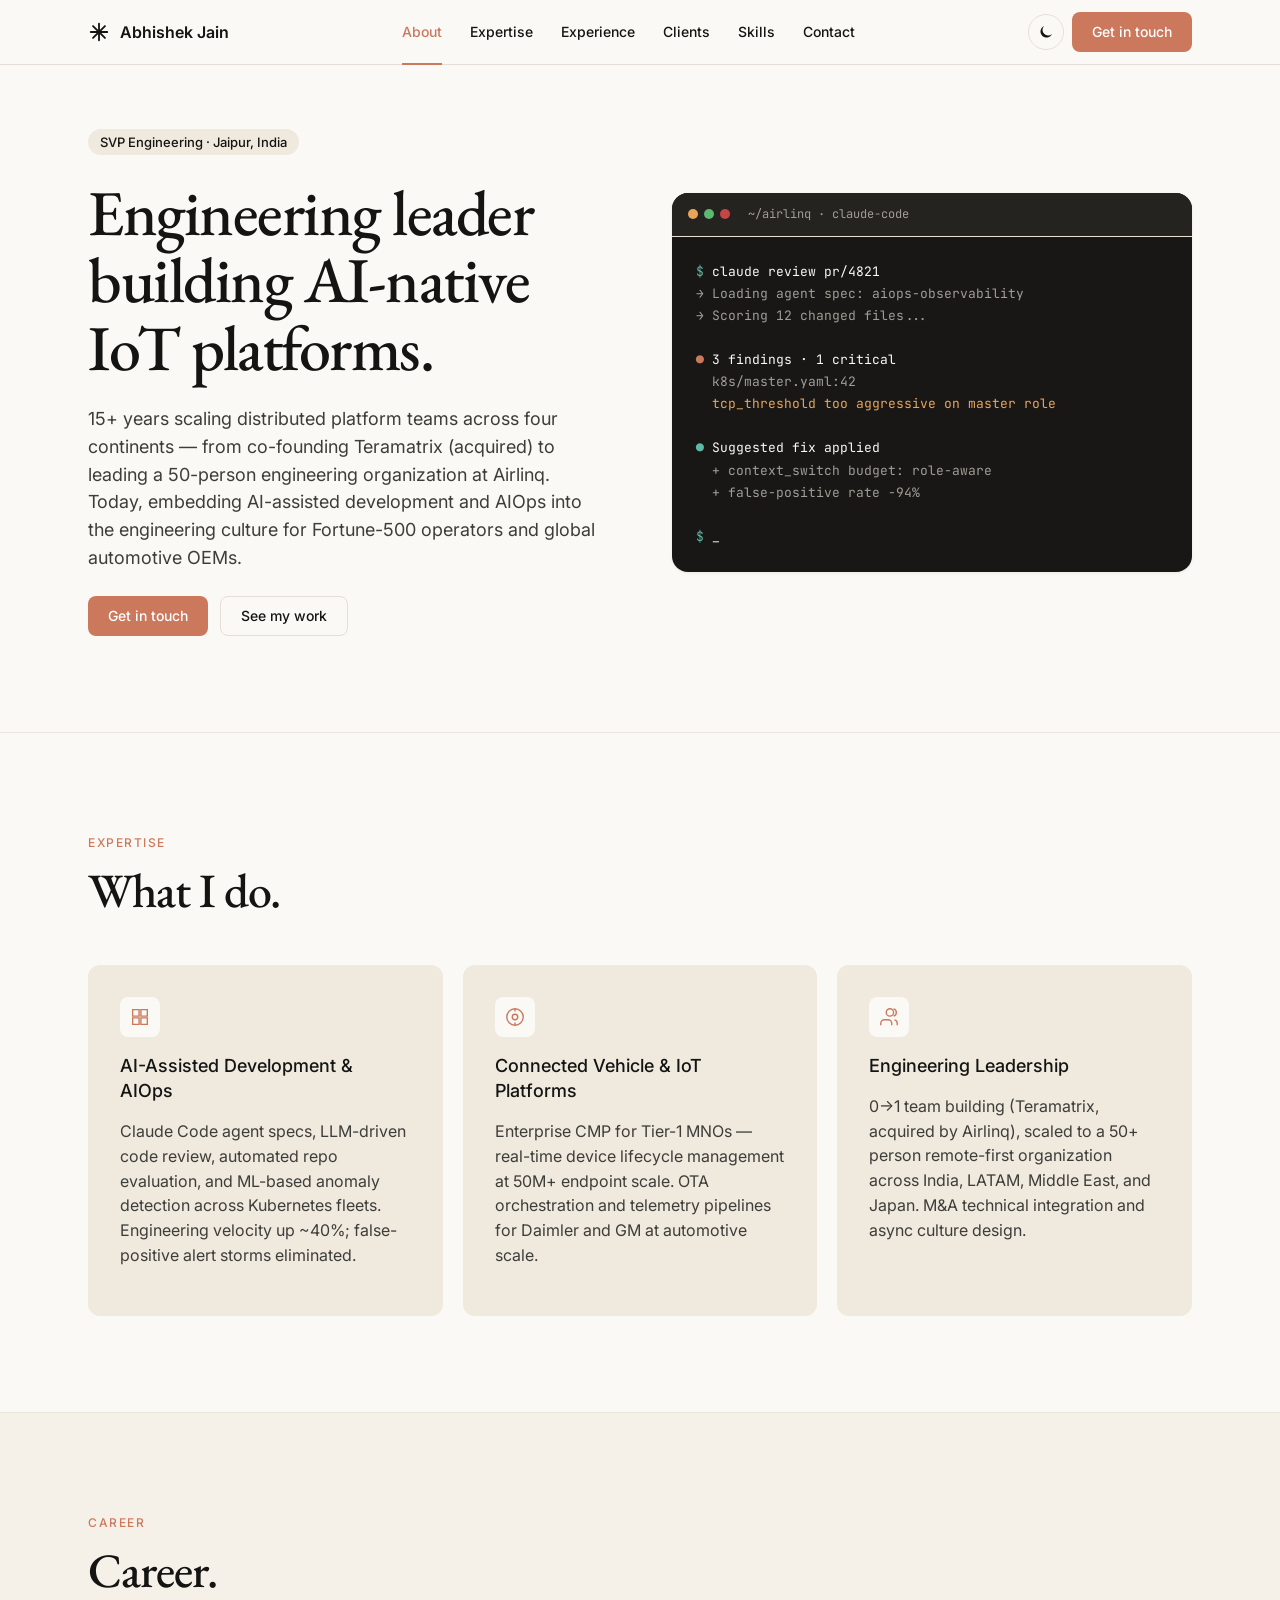
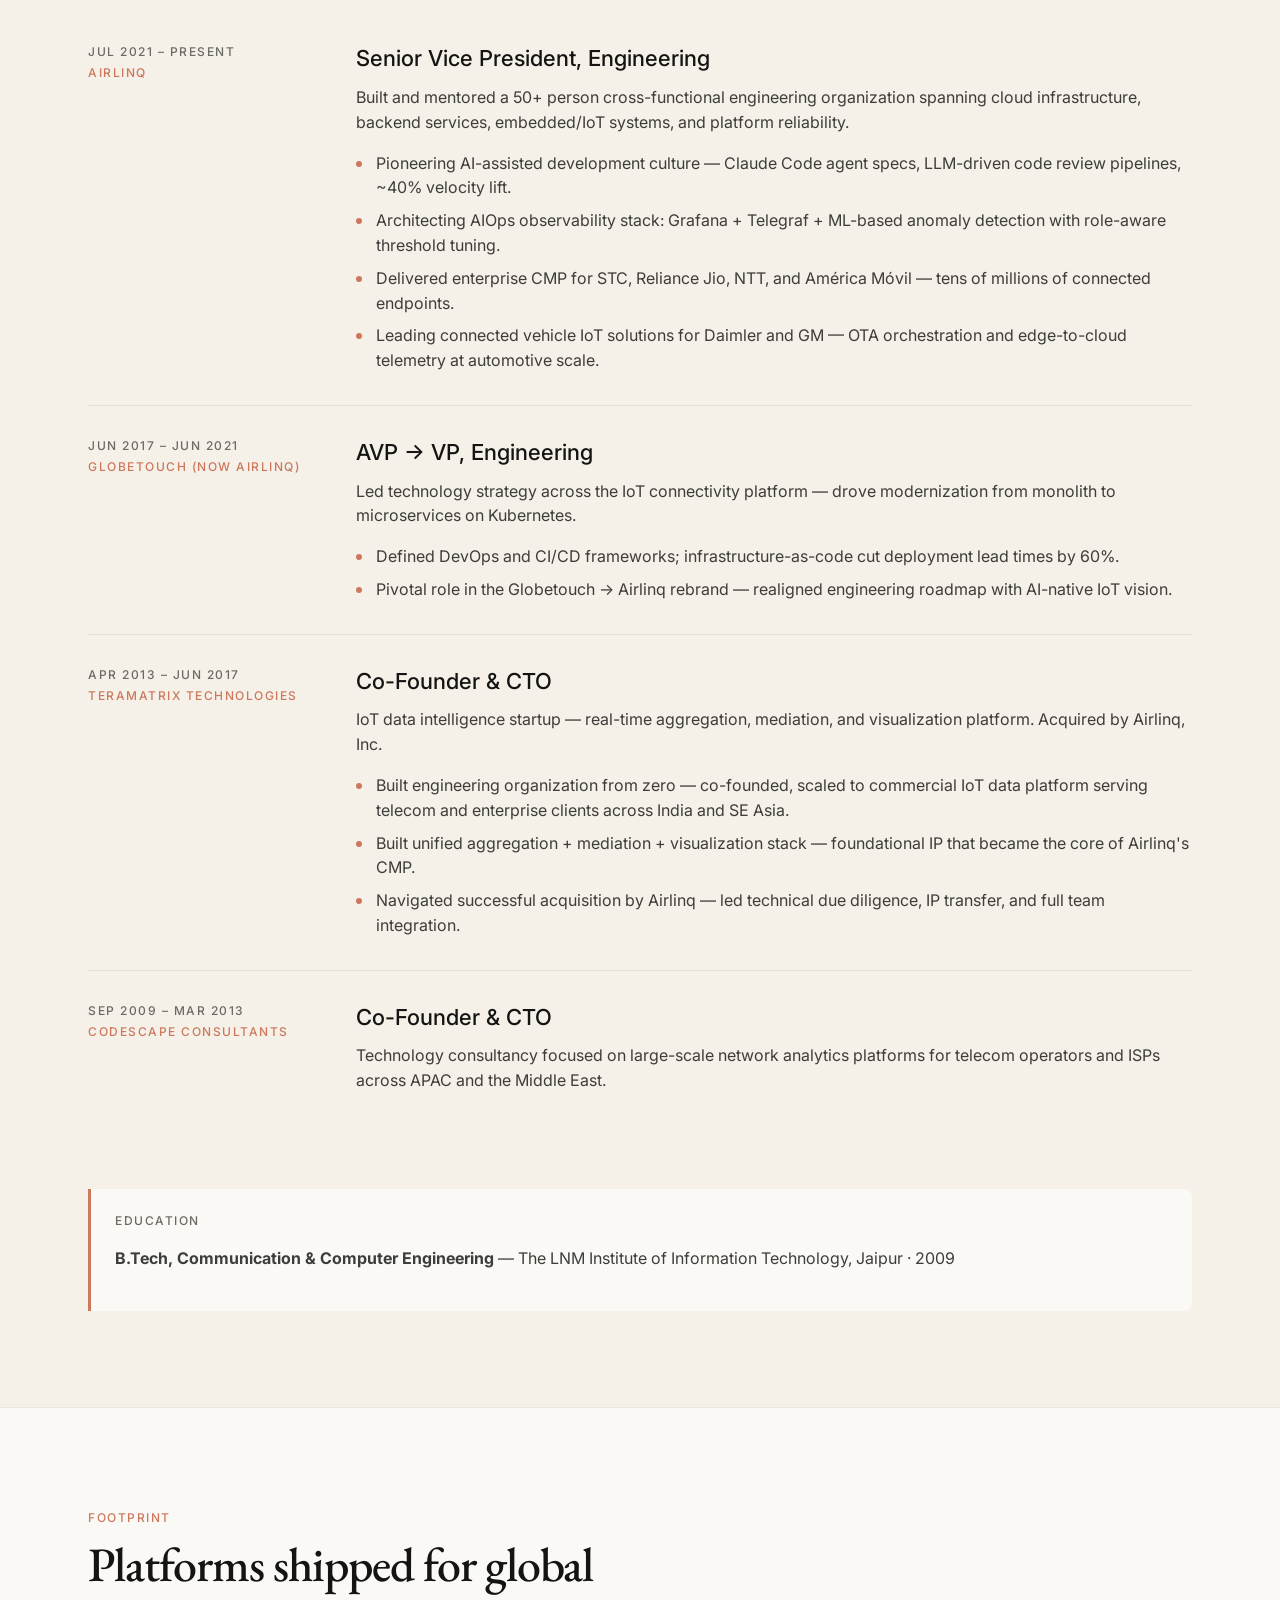
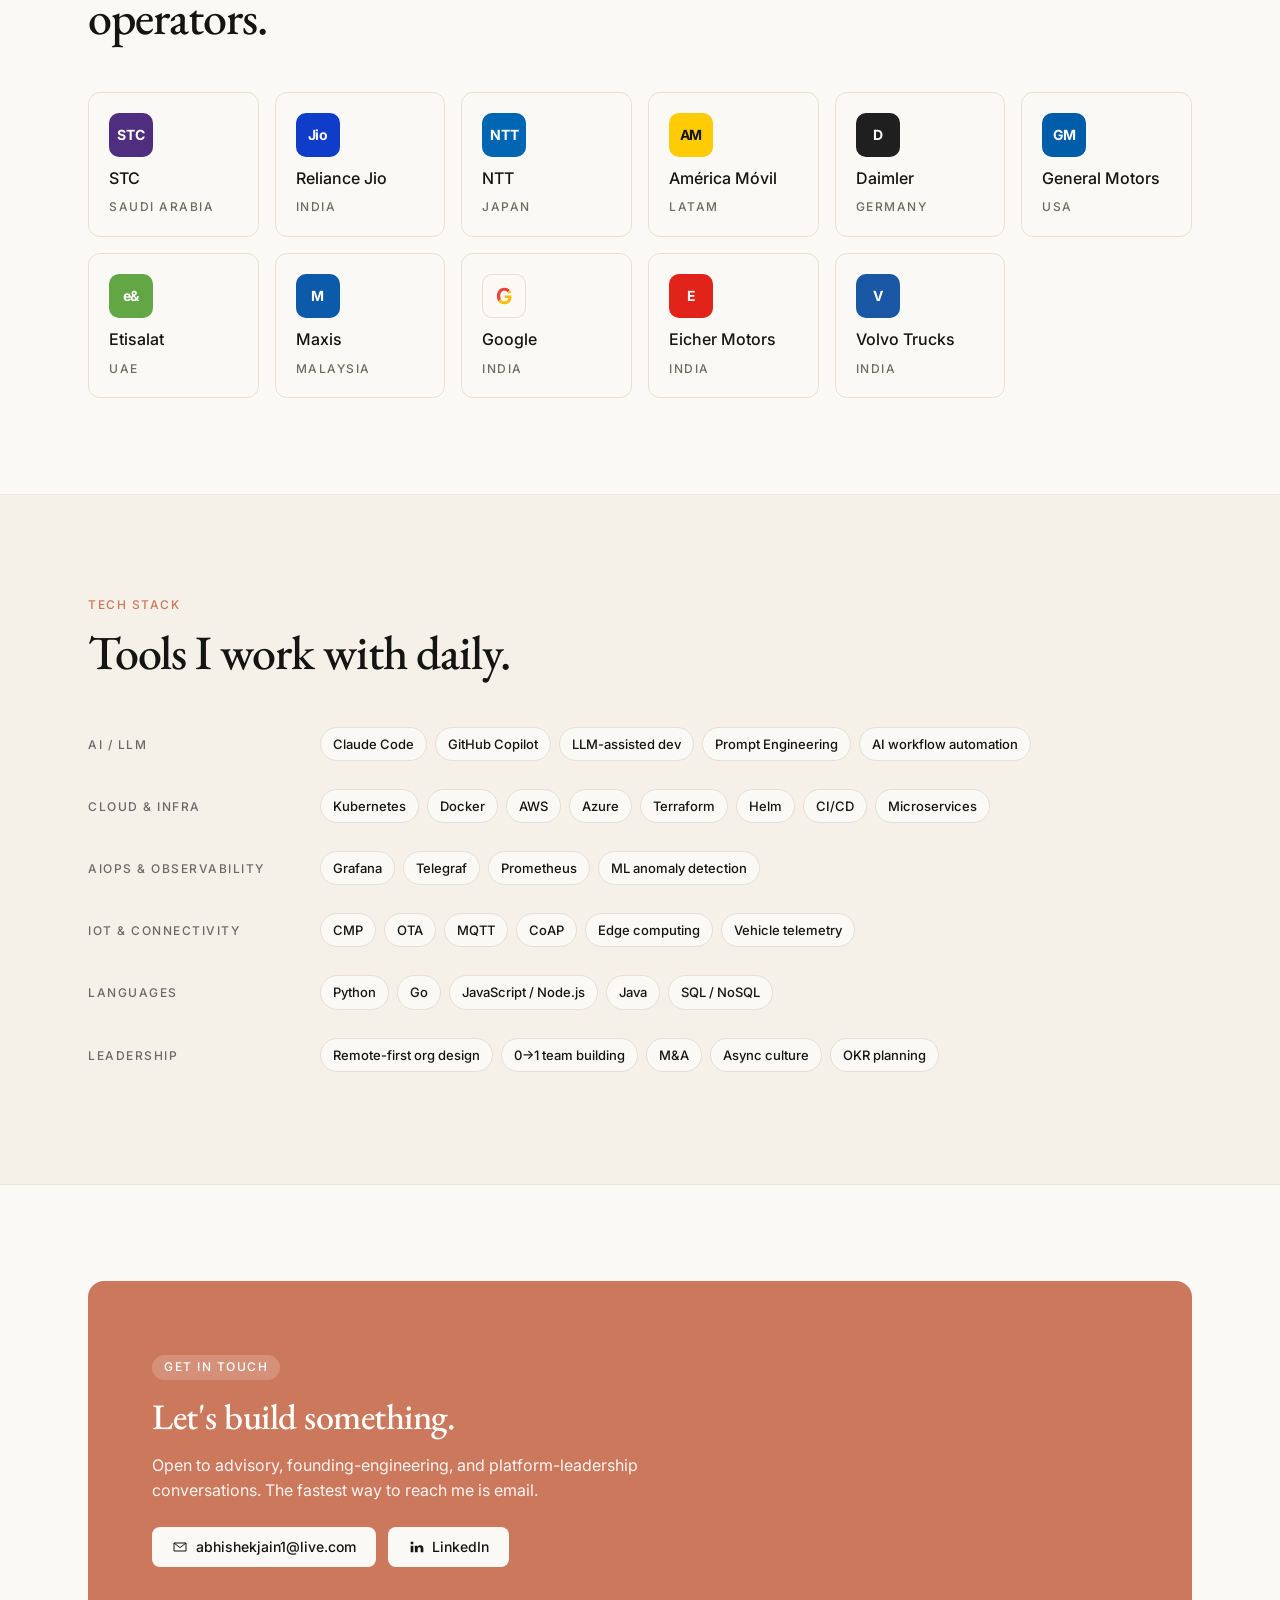
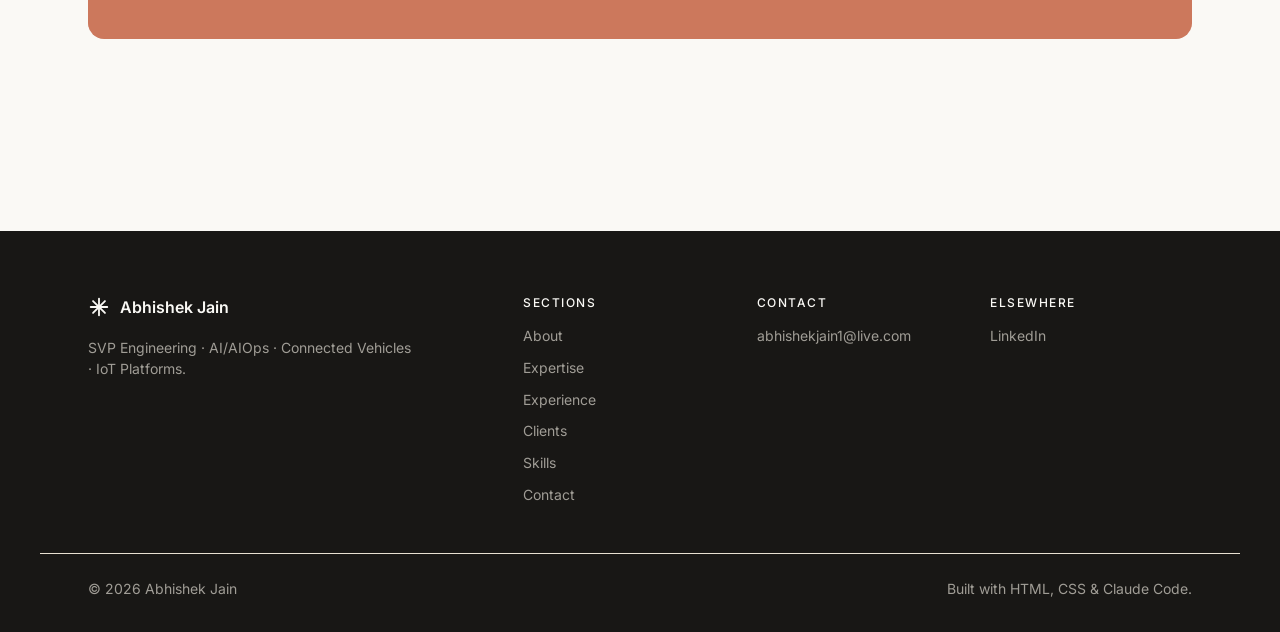
==== commit 01647249: "feat(clients): add 5 new clients with brand monogram logos" ====
--- a/index.html
+++ b/index.html
@@ -349,12 +349,50 @@
         </header>
 
         <ul class="tiles">
-          <li class="tile"><span class="title-sm">STC</span><span class="caption-up">Saudi Arabia</span></li>
-          <li class="tile"><span class="title-sm">Reliance Jio</span><span class="caption-up">India</span></li>
-          <li class="tile"><span class="title-sm">NTT</span><span class="caption-up">Japan</span></li>
-          <li class="tile"><span class="title-sm">América Móvil</span><span class="caption-up">LATAM</span></li>
-          <li class="tile"><span class="title-sm">Daimler</span><span class="caption-up">Germany</span></li>
-          <li class="tile"><span class="title-sm">General Motors</span><span class="caption-up">USA</span></li>
+          <li class="tile">
+            <span class="tile__logo tile__logo--stc" aria-hidden="true">STC</span>
+            <span class="title-sm">STC</span><span class="caption-up">Saudi Arabia</span>
+          </li>
+          <li class="tile">
+            <span class="tile__logo tile__logo--jio" aria-hidden="true">Jio</span>
+            <span class="title-sm">Reliance Jio</span><span class="caption-up">India</span>
+          </li>
+          <li class="tile">
+            <span class="tile__logo tile__logo--ntt" aria-hidden="true">NTT</span>
+            <span class="title-sm">NTT</span><span class="caption-up">Japan</span>
+          </li>
+          <li class="tile">
+            <span class="tile__logo tile__logo--ammov" aria-hidden="true">AM</span>
+            <span class="title-sm">América Móvil</span><span class="caption-up">LATAM</span>
+          </li>
+          <li class="tile">
+            <span class="tile__logo tile__logo--daimler" aria-hidden="true">D</span>
+            <span class="title-sm">Daimler</span><span class="caption-up">Germany</span>
+          </li>
+          <li class="tile">
+            <span class="tile__logo tile__logo--gm" aria-hidden="true">GM</span>
+            <span class="title-sm">General Motors</span><span class="caption-up">USA</span>
+          </li>
+          <li class="tile">
+            <span class="tile__logo tile__logo--etisalat" aria-hidden="true">e&amp;</span>
+            <span class="title-sm">Etisalat</span><span class="caption-up">UAE</span>
+          </li>
+          <li class="tile">
+            <span class="tile__logo tile__logo--maxis" aria-hidden="true">M</span>
+            <span class="title-sm">Maxis</span><span class="caption-up">Malaysia</span>
+          </li>
+          <li class="tile">
+            <span class="tile__logo tile__logo--google" aria-hidden="true">G</span>
+            <span class="title-sm">Google</span><span class="caption-up">India</span>
+          </li>
+          <li class="tile">
+            <span class="tile__logo tile__logo--eicher" aria-hidden="true">E</span>
+            <span class="title-sm">Eicher Motors</span><span class="caption-up">India</span>
+          </li>
+          <li class="tile">
+            <span class="tile__logo tile__logo--volvo" aria-hidden="true">V</span>
+            <span class="title-sm">Volvo Trucks</span><span class="caption-up">India</span>
+          </li>
         </ul>
       </div>
     </section>
--- a/assets/styles.css
+++ b/assets/styles.css
@@ -290,15 +290,47 @@
   grid-template-columns: repeat(2, 1fr);
 }
 @media (min-width: 700px)  { .tiles { grid-template-columns: repeat(3, 1fr); } }
-@media (min-width: 1024px) { .tiles { grid-template-columns: repeat(6, 1fr); } }
+@media (min-width: 1024px) { .tiles { grid-template-columns: repeat(4, 1fr); } }
+@media (min-width: 1280px) { .tiles { grid-template-columns: repeat(6, 1fr); } }
 .tile {
-  display: flex; flex-direction: column; gap: 6px;
+  display: flex; flex-direction: column; gap: 10px;
   padding: 20px; border-radius: 12px;
   background: var(--canvas); border: 1px solid var(--hairline);
   color: var(--ink);
-  min-height: 96px; justify-content: space-between;
+  min-height: 128px; justify-content: space-between;
 }
 .tile .caption-up { color: var(--muted); }
+.tile__logo {
+  display: inline-flex; align-items: center; justify-content: center;
+  width: 44px; height: 44px;
+  border-radius: 10px;
+  font-family: 'Inter', sans-serif;
+  font-weight: 700; font-size: 14px; line-height: 1;
+  letter-spacing: -0.3px;
+  flex-shrink: 0;
+  user-select: none;
+}
+.tile__logo--stc      { background: #4F2D7F; color: #ffffff; }
+.tile__logo--jio      { background: #0F3CC9; color: #ffffff; }
+.tile__logo--ntt      { background: #0066B3; color: #ffffff; }
+.tile__logo--ammov    { background: #FFCB05; color: #141413; }
+.tile__logo--daimler  { background: #1F1F1F; color: #ffffff; }
+.tile__logo--gm       { background: #005DAA; color: #ffffff; }
+.tile__logo--etisalat { background: #62A744; color: #ffffff; }
+.tile__logo--maxis    { background: #0B5BAA; color: #ffffff; }
+.tile__logo--eicher   { background: #E2231A; color: #ffffff; }
+.tile__logo--volvo    { background: #1A57A5; color: #ffffff; }
+.tile__logo--google {
+  background: #ffffff;
+  border: 1px solid var(--hairline);
+  background-image: linear-gradient(135deg,
+    #4285F4 0 25%, #EA4335 25% 50%, #FBBC05 50% 75%, #34A853 75% 100%);
+  -webkit-background-clip: text;
+  background-clip: text;
+  -webkit-text-fill-color: transparent;
+  color: transparent;
+  font-size: 22px;
+}
 
 /* ----- Skills ----- */
 .skills { display: grid; gap: 28px; }
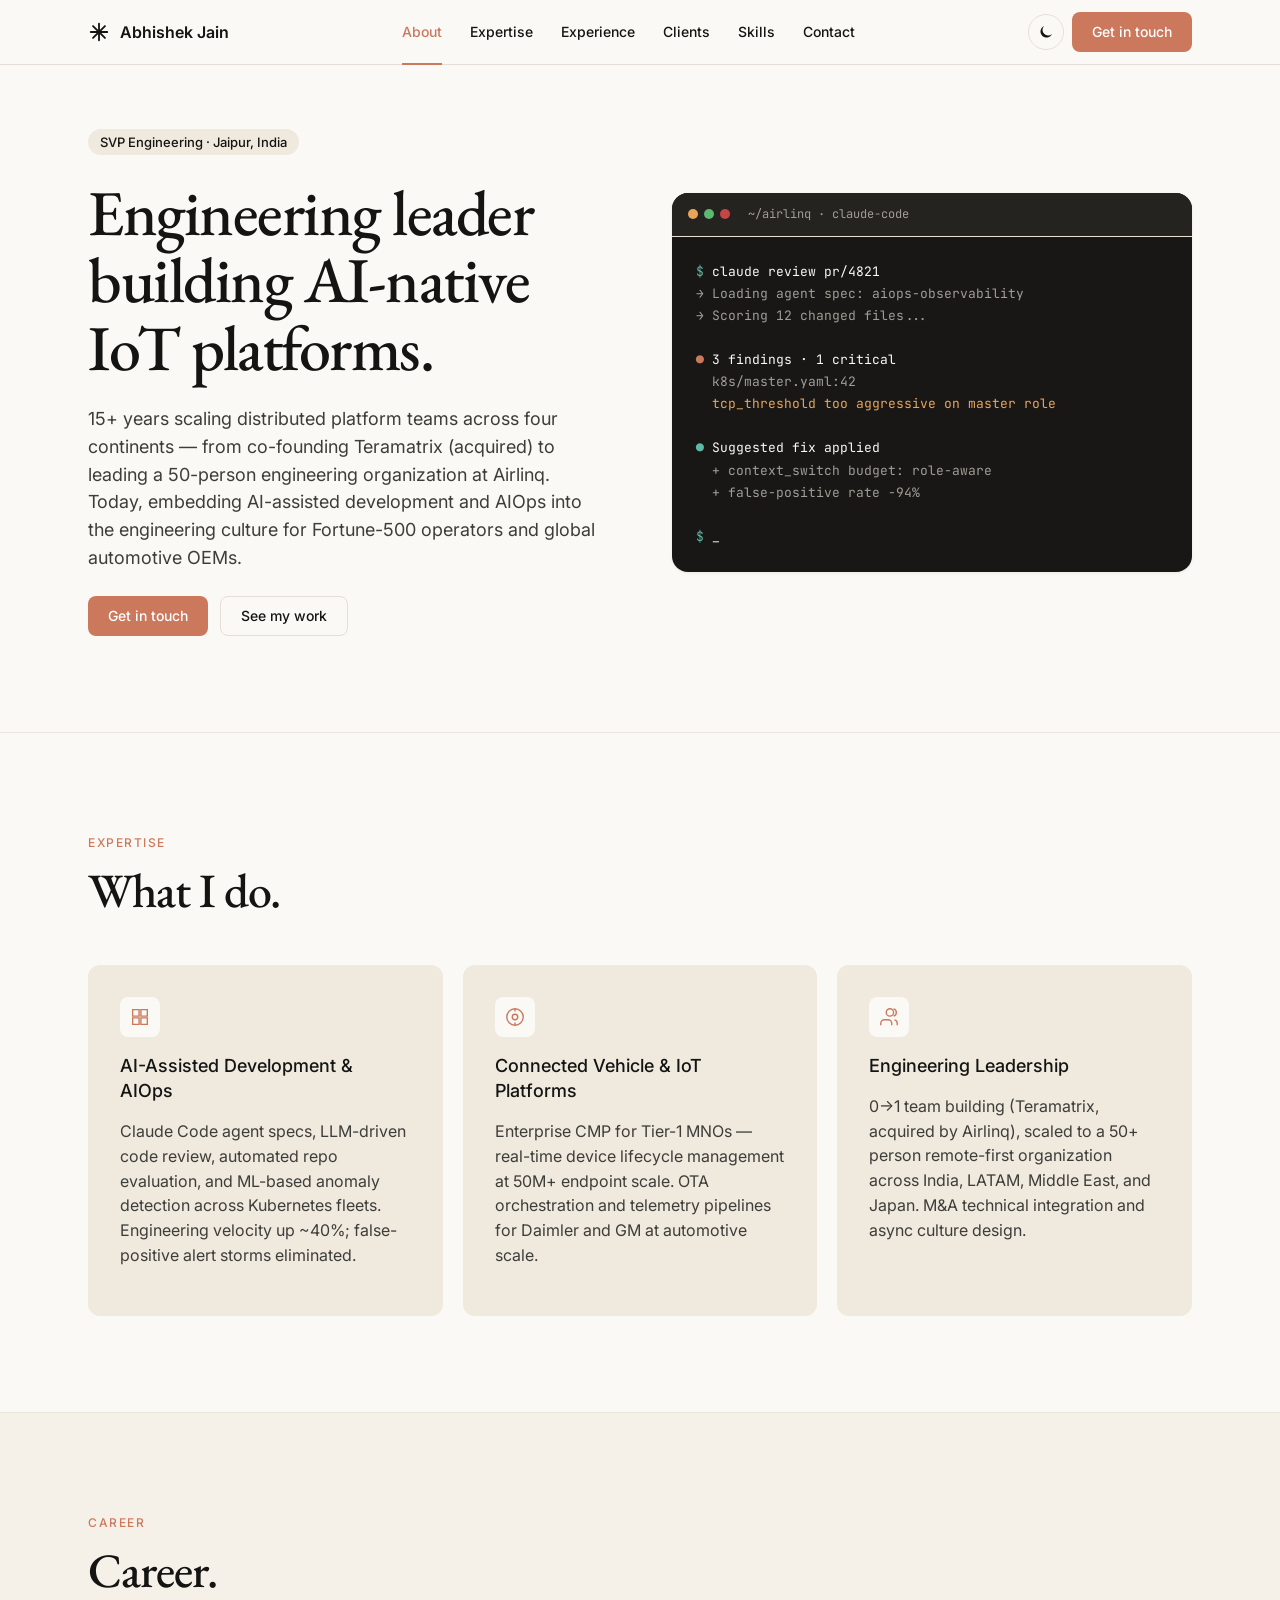
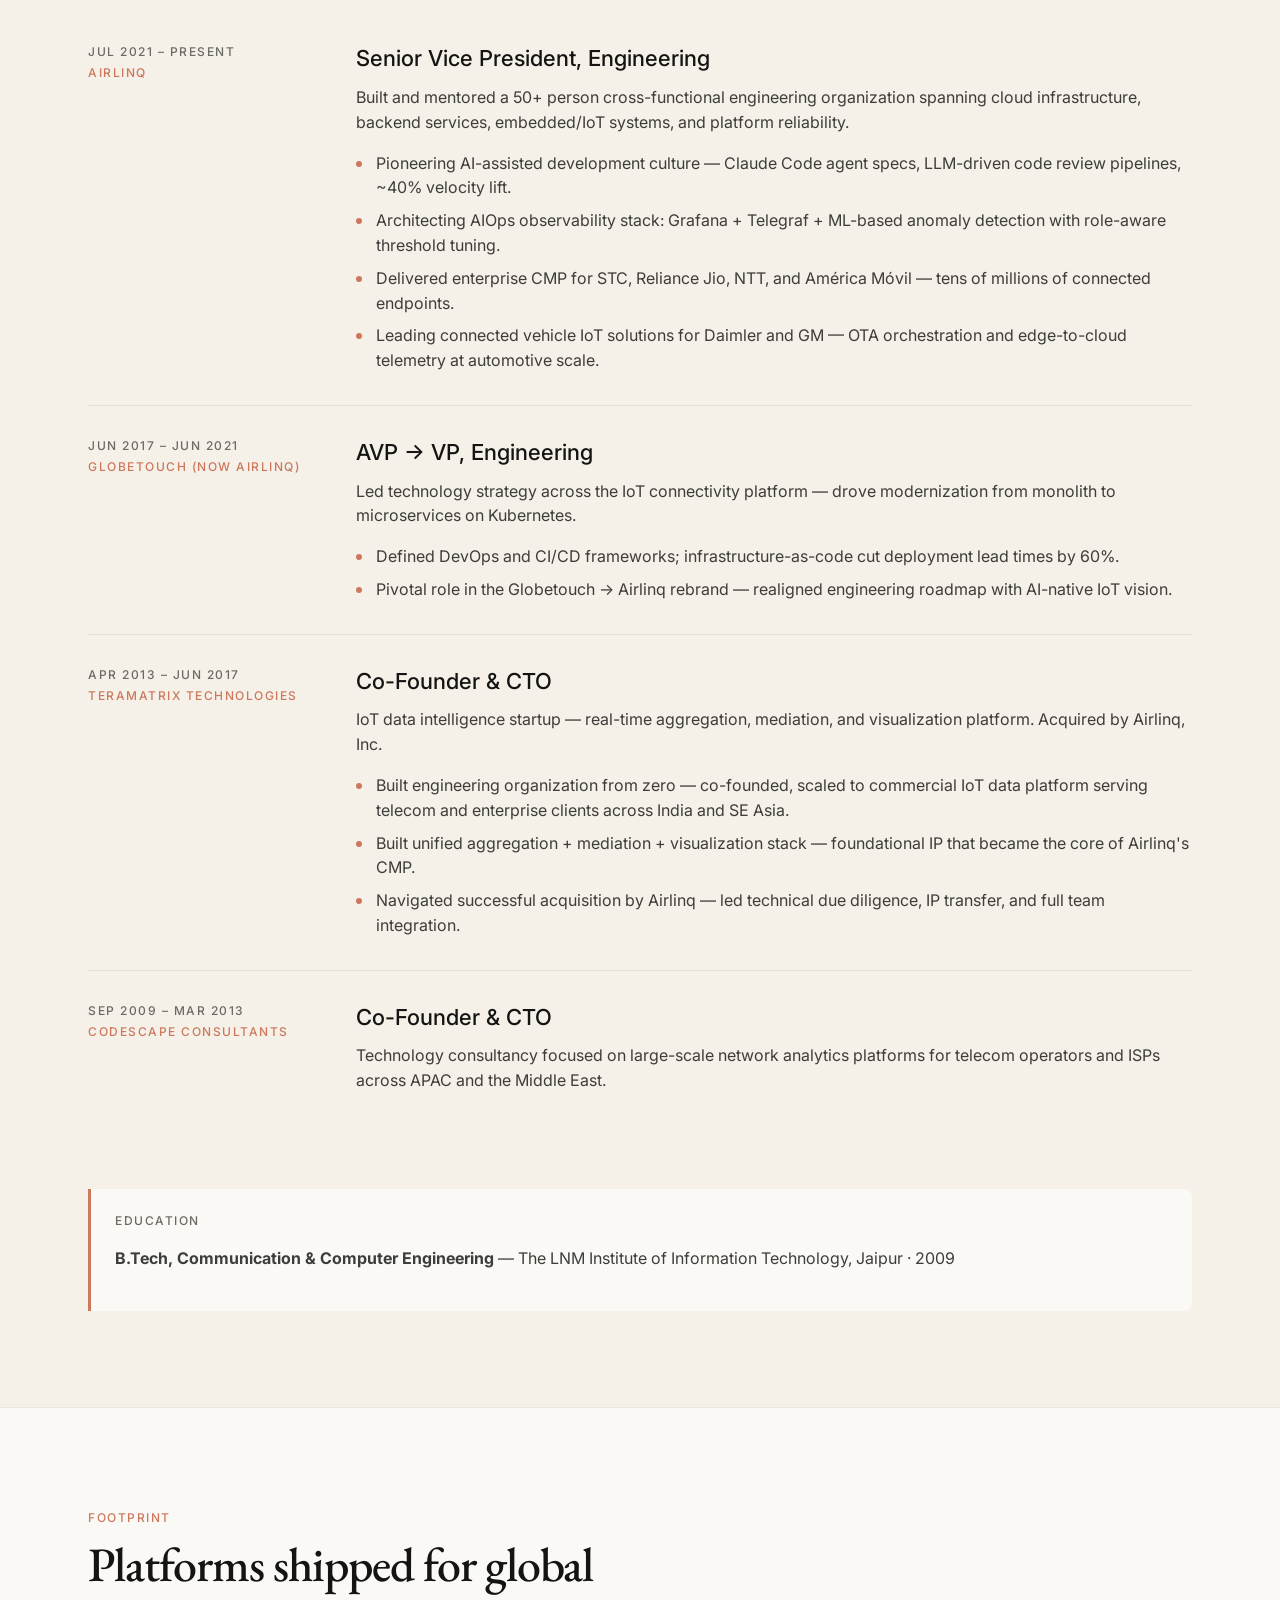
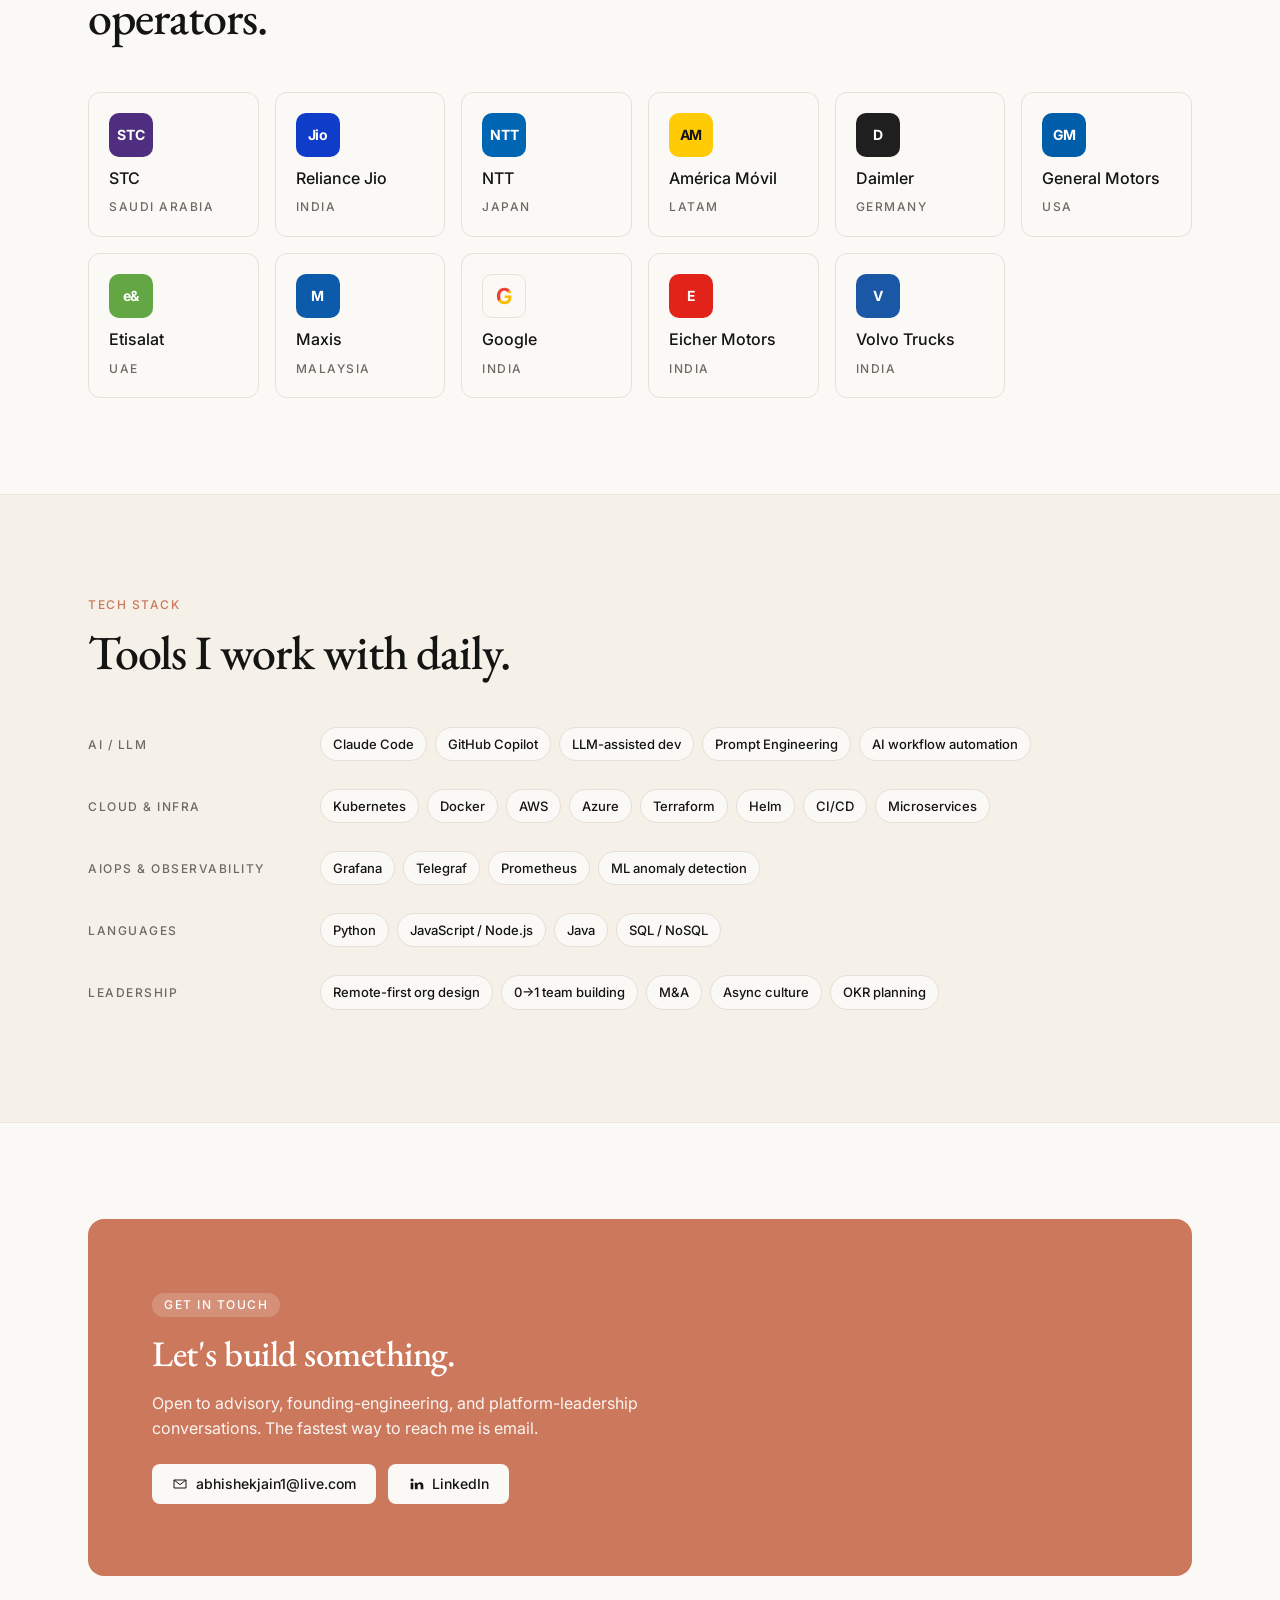
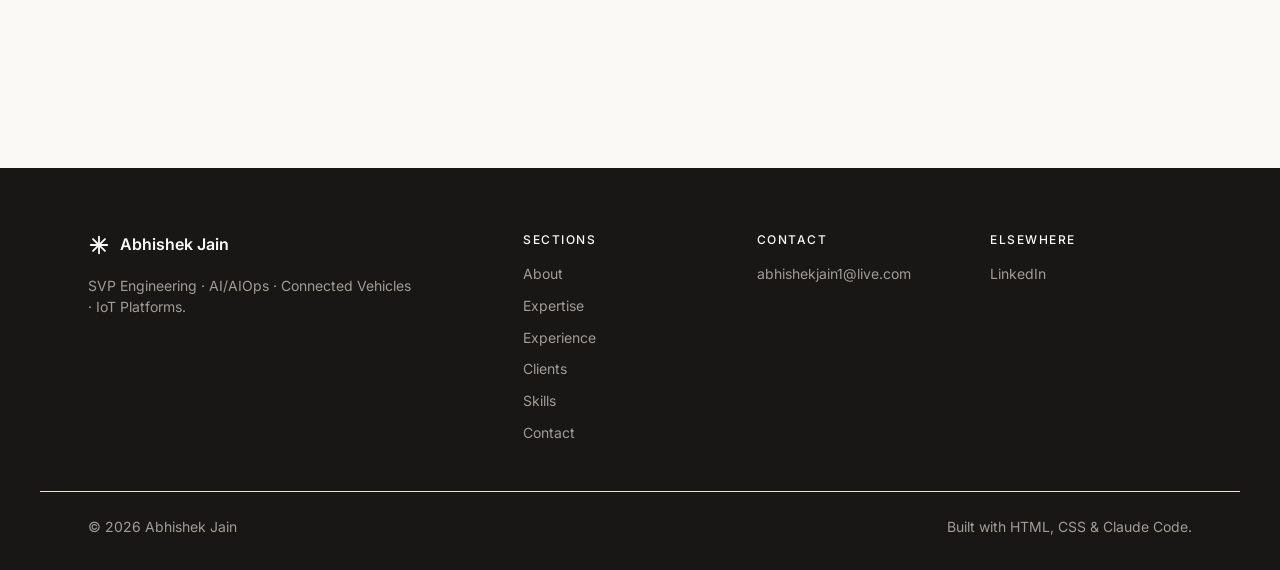
==== commit 6e0aa229: "content(skills): drop IoT & Connectivity group, remove Go from Languages" ====
--- a/index.html
+++ b/index.html
@@ -418,12 +418,8 @@
             <dd><span class="pill">Grafana</span><span class="pill">Telegraf</span><span class="pill">Prometheus</span><span class="pill">ML anomaly detection</span></dd>
           </div>
           <div class="skills__group">
-            <dt class="caption-up">IoT &amp; Connectivity</dt>
-            <dd><span class="pill">CMP</span><span class="pill">OTA</span><span class="pill">MQTT</span><span class="pill">CoAP</span><span class="pill">Edge computing</span><span class="pill">Vehicle telemetry</span></dd>
-          </div>
-          <div class="skills__group">
             <dt class="caption-up">Languages</dt>
-            <dd><span class="pill">Python</span><span class="pill">Go</span><span class="pill">JavaScript / Node.js</span><span class="pill">Java</span><span class="pill">SQL / NoSQL</span></dd>
+            <dd><span class="pill">Python</span><span class="pill">JavaScript / Node.js</span><span class="pill">Java</span><span class="pill">SQL / NoSQL</span></dd>
           </div>
           <div class="skills__group">
             <dt class="caption-up">Leadership</dt>
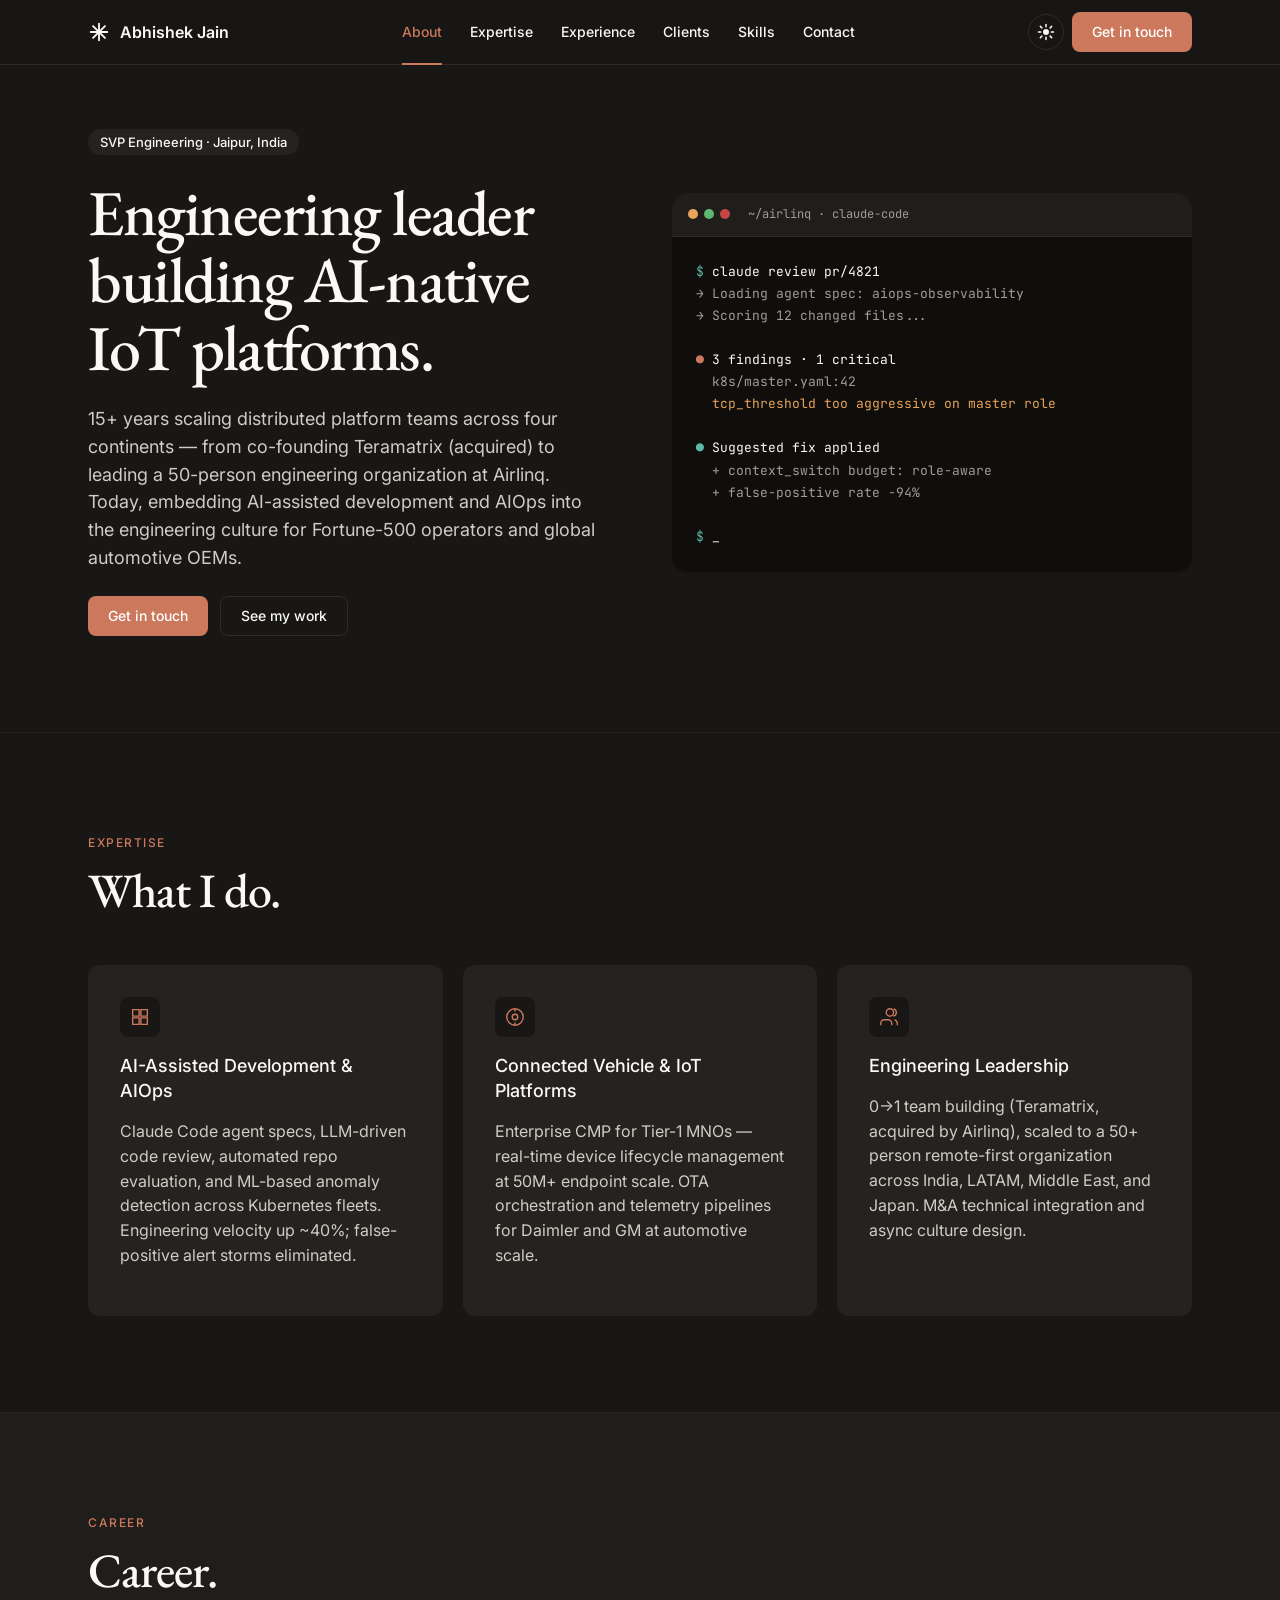
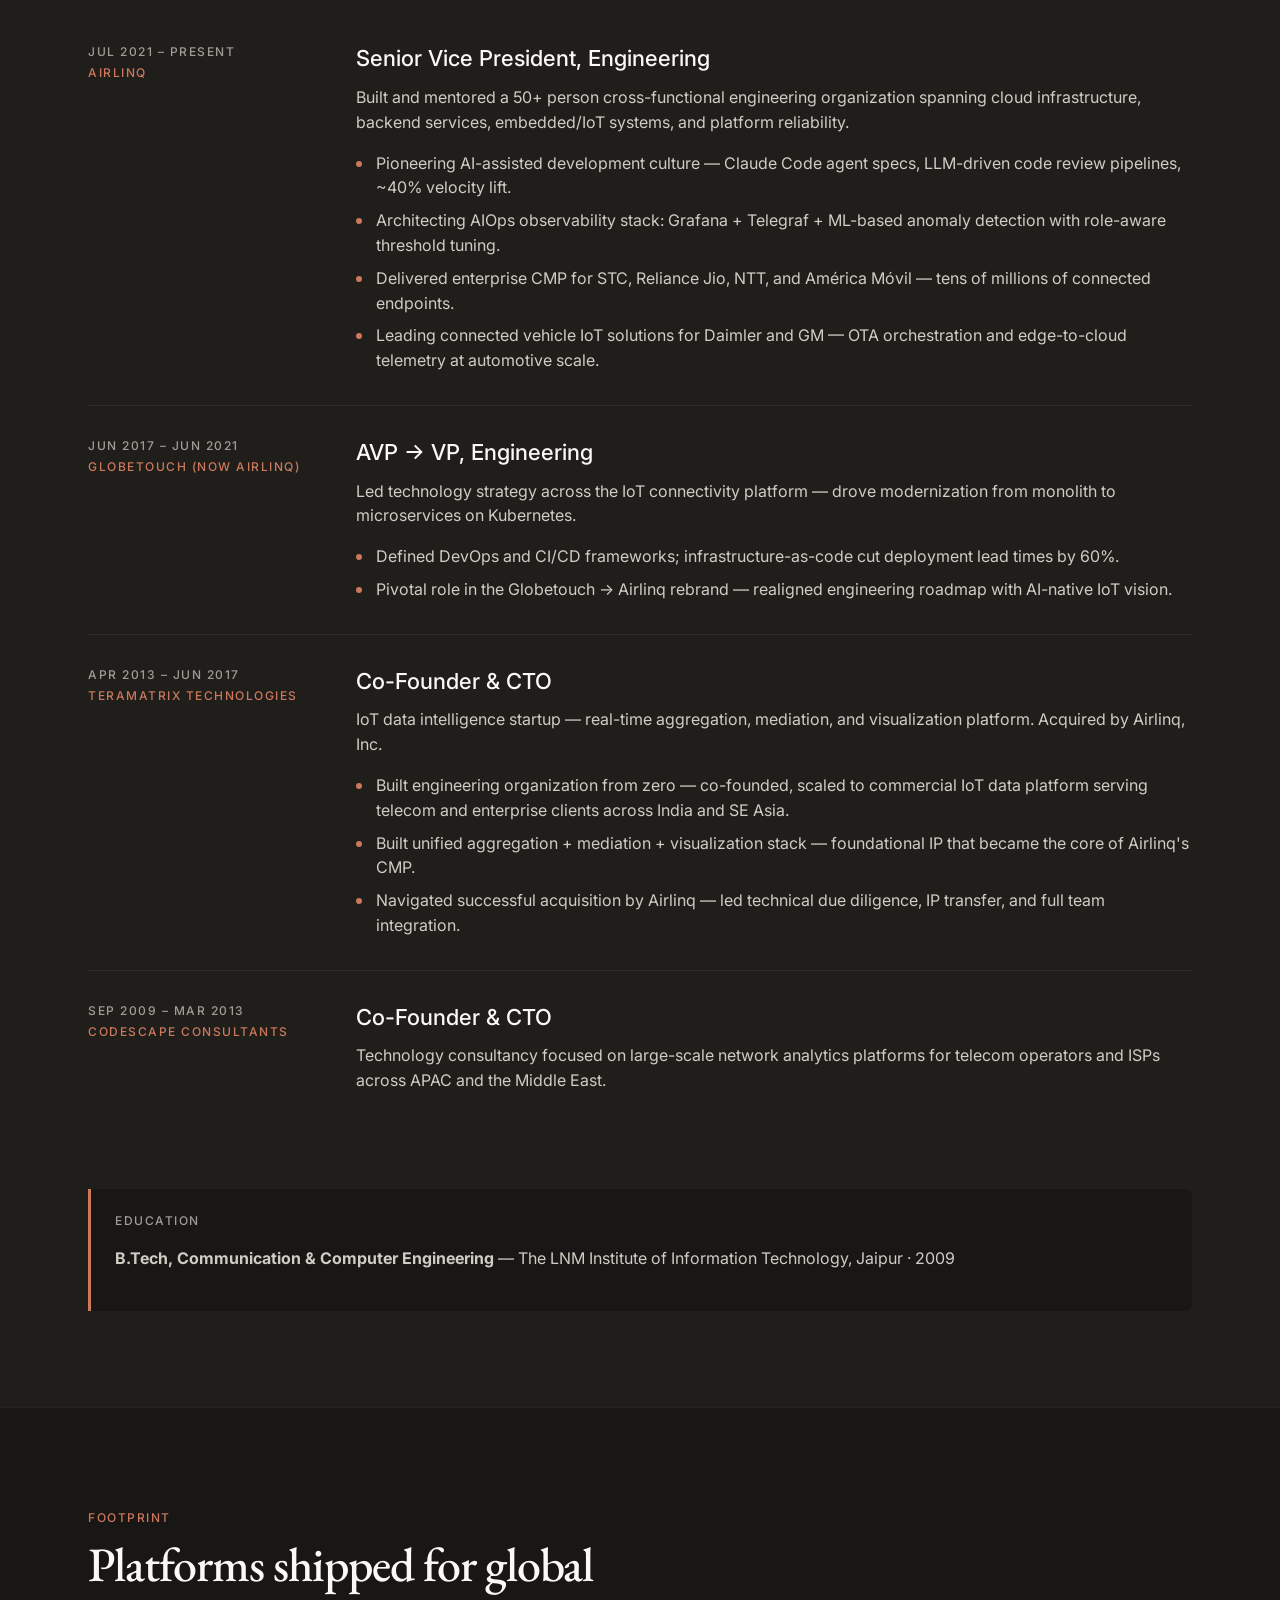
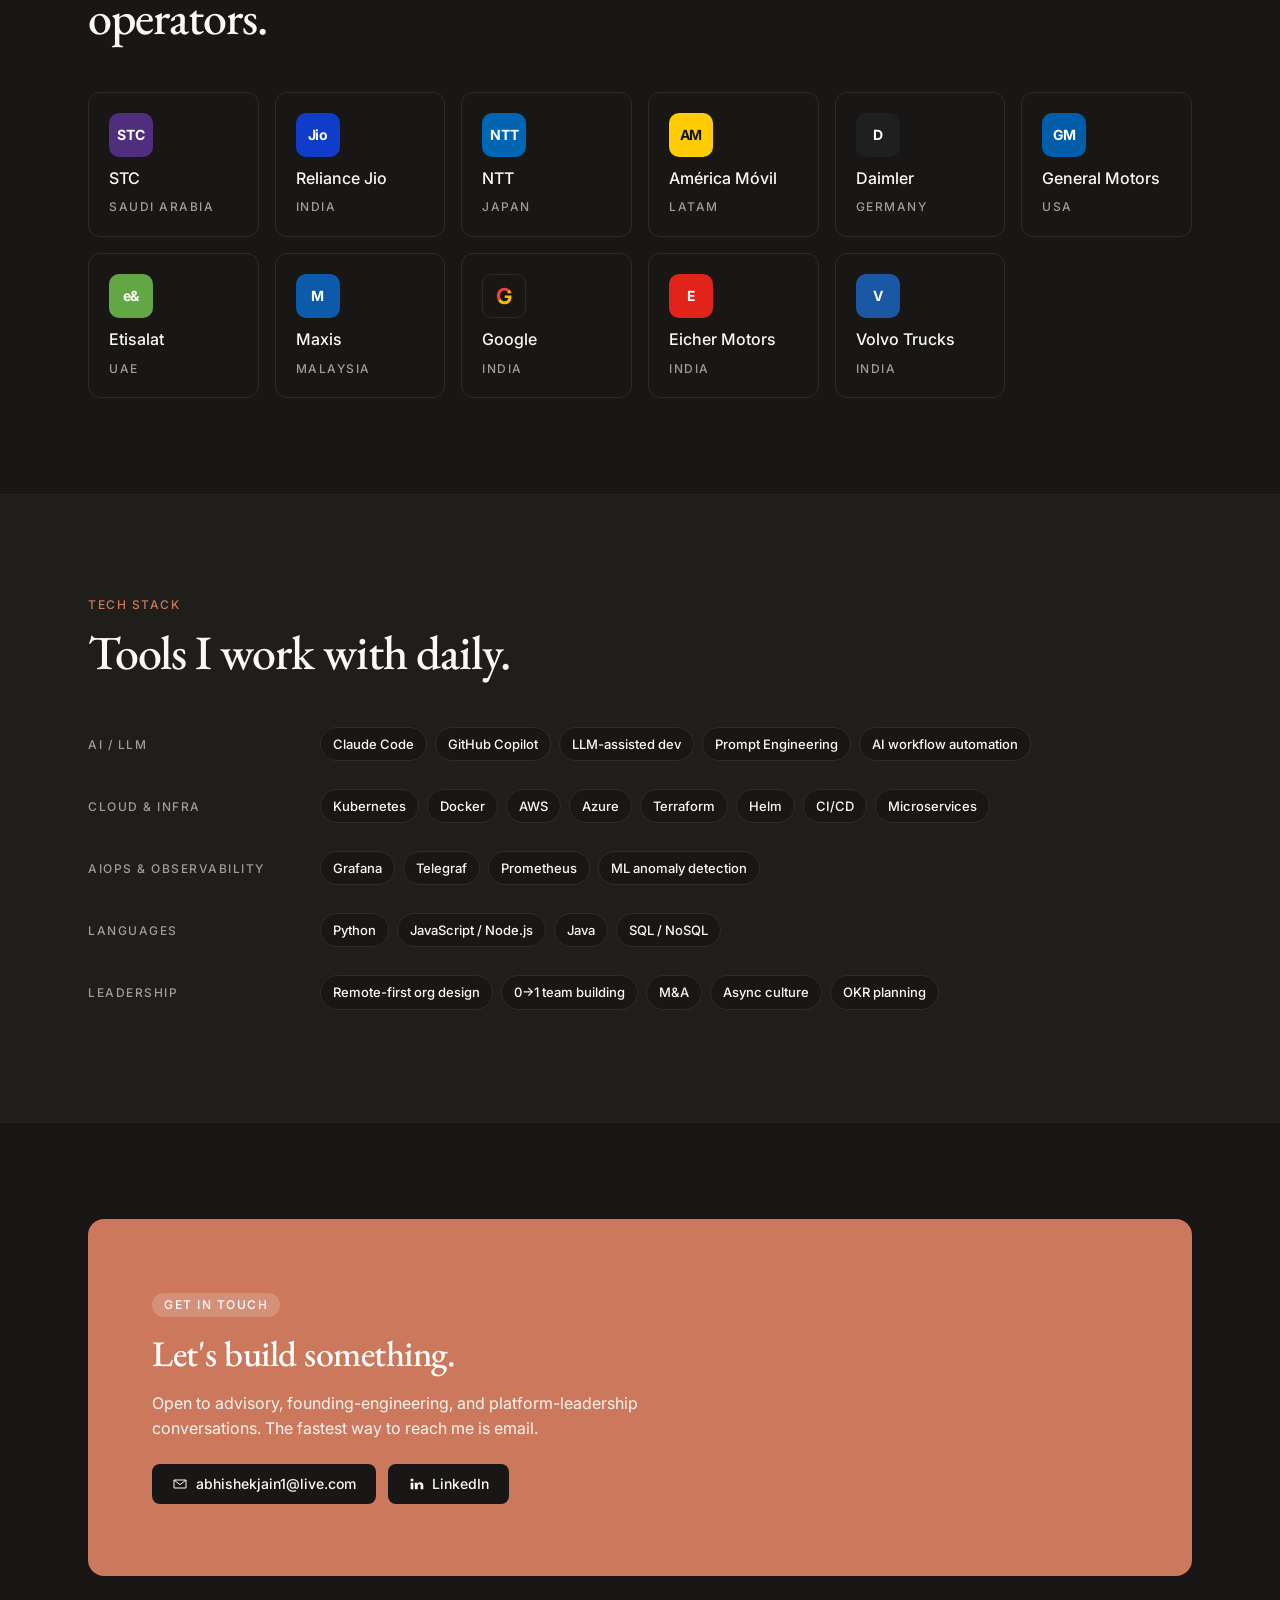
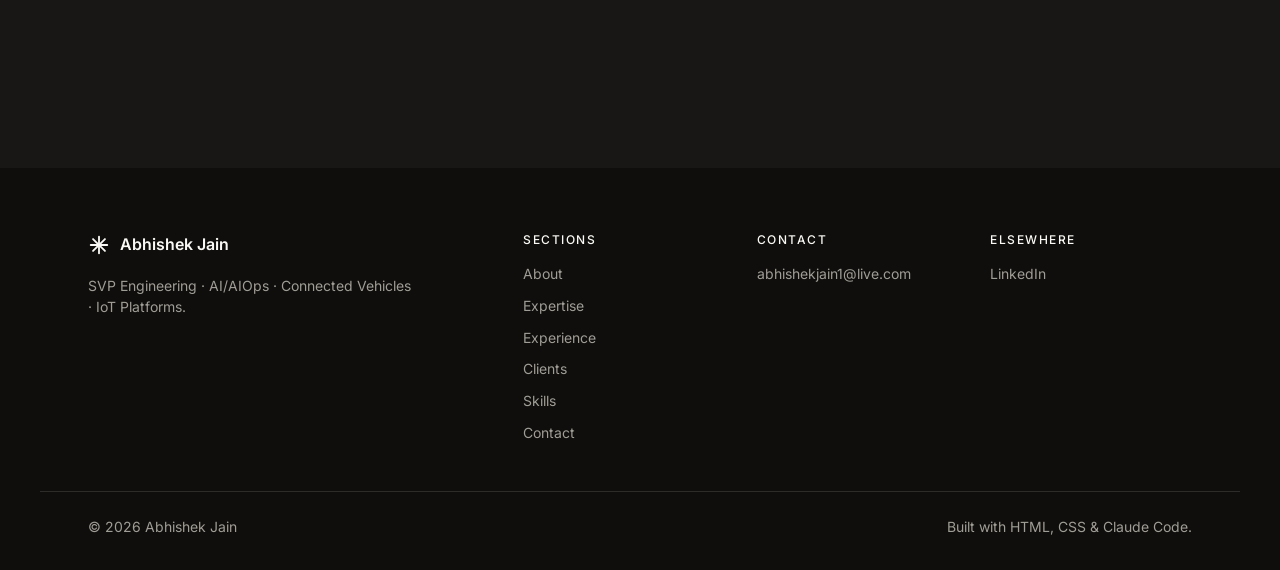
==== commit 391fcb60: "feat(theme): default to dark; drop OS auto-flip" ====
--- a/index.html
+++ b/index.html
@@ -1,5 +1,5 @@
 <!doctype html>
-<html lang="en" data-theme="light">
+<html lang="en" data-theme="dark">
 <head>
   <meta charset="utf-8">
   <meta name="viewport" content="width=device-width, initial-scale=1">
@@ -42,10 +42,9 @@
     (function () {
       try {
         var stored = localStorage.getItem('theme');
-        var prefers = window.matchMedia('(prefers-color-scheme: dark)').matches ? 'dark' : 'light';
-        document.documentElement.setAttribute('data-theme', stored || prefers);
+        document.documentElement.setAttribute('data-theme', stored || 'dark');
       } catch (e) {
-        document.documentElement.setAttribute('data-theme', 'light');
+        document.documentElement.setAttribute('data-theme', 'dark');
       }
     })();
   </script>
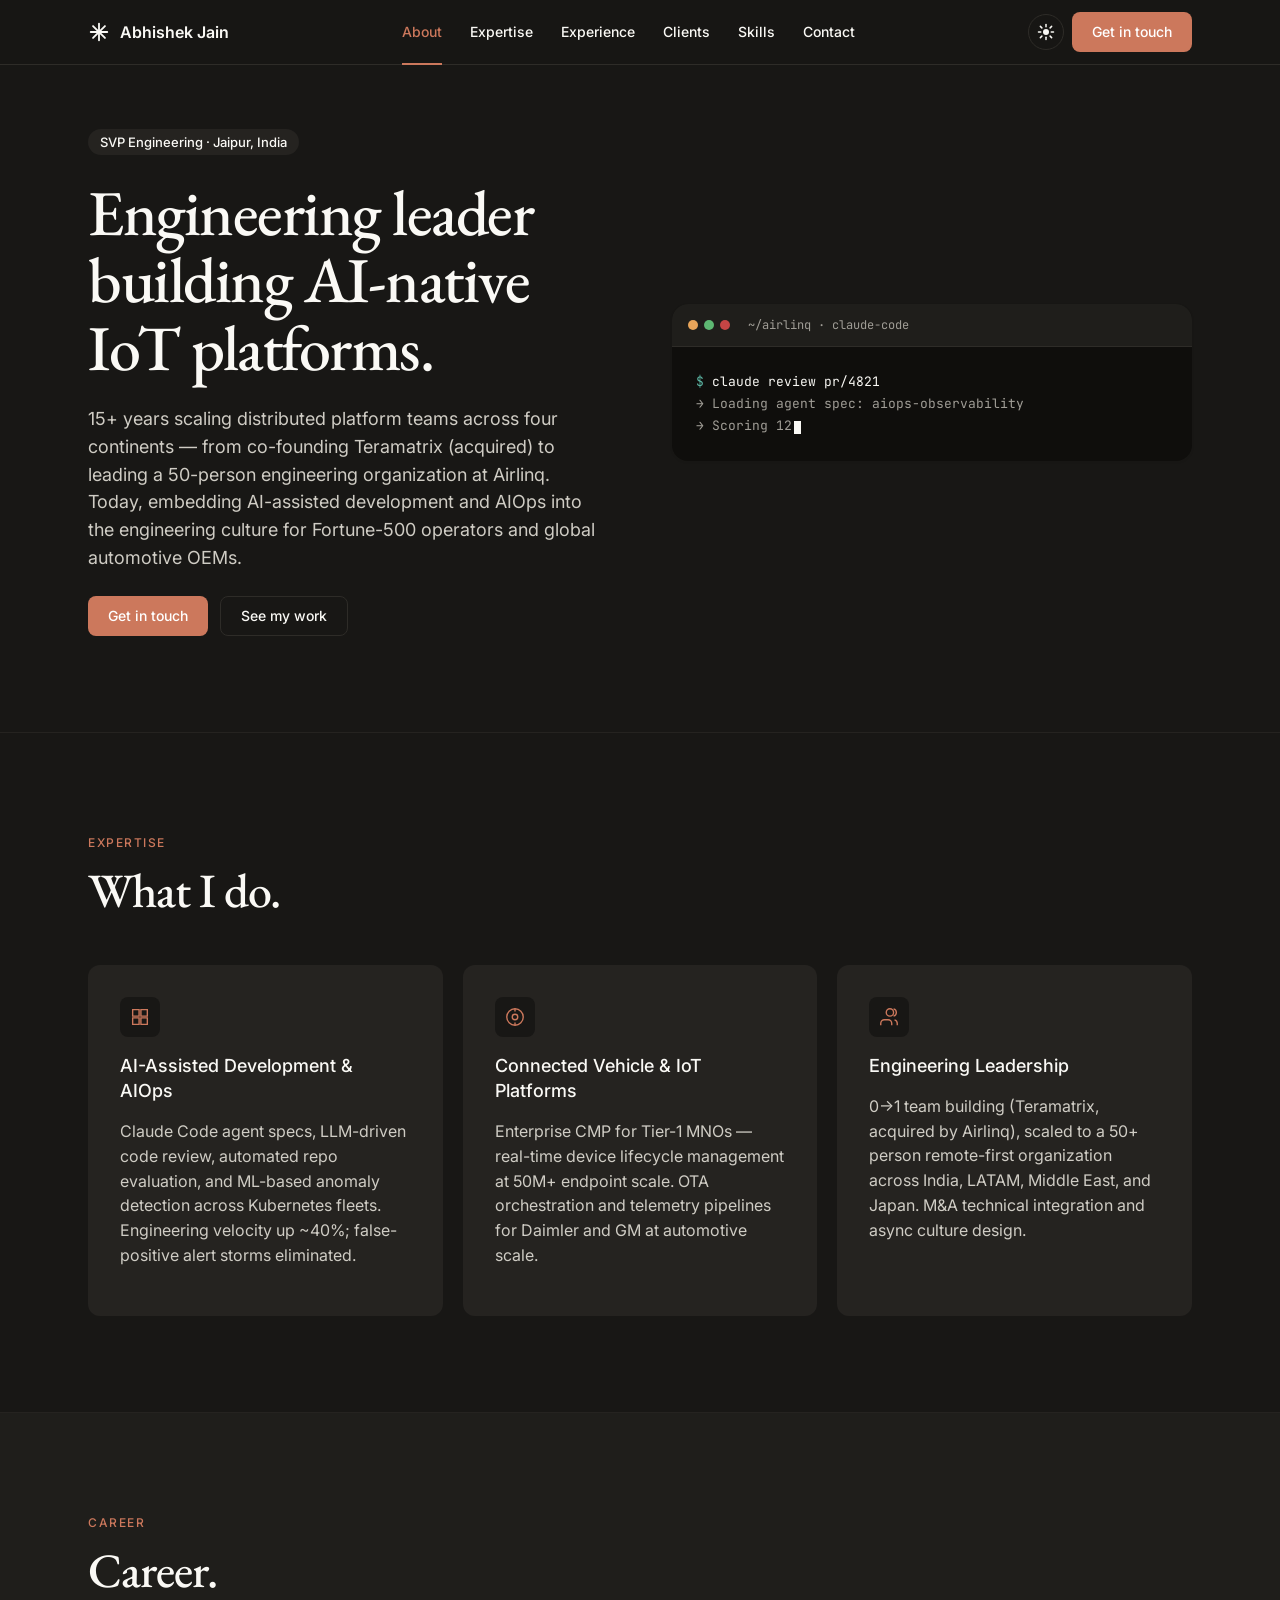
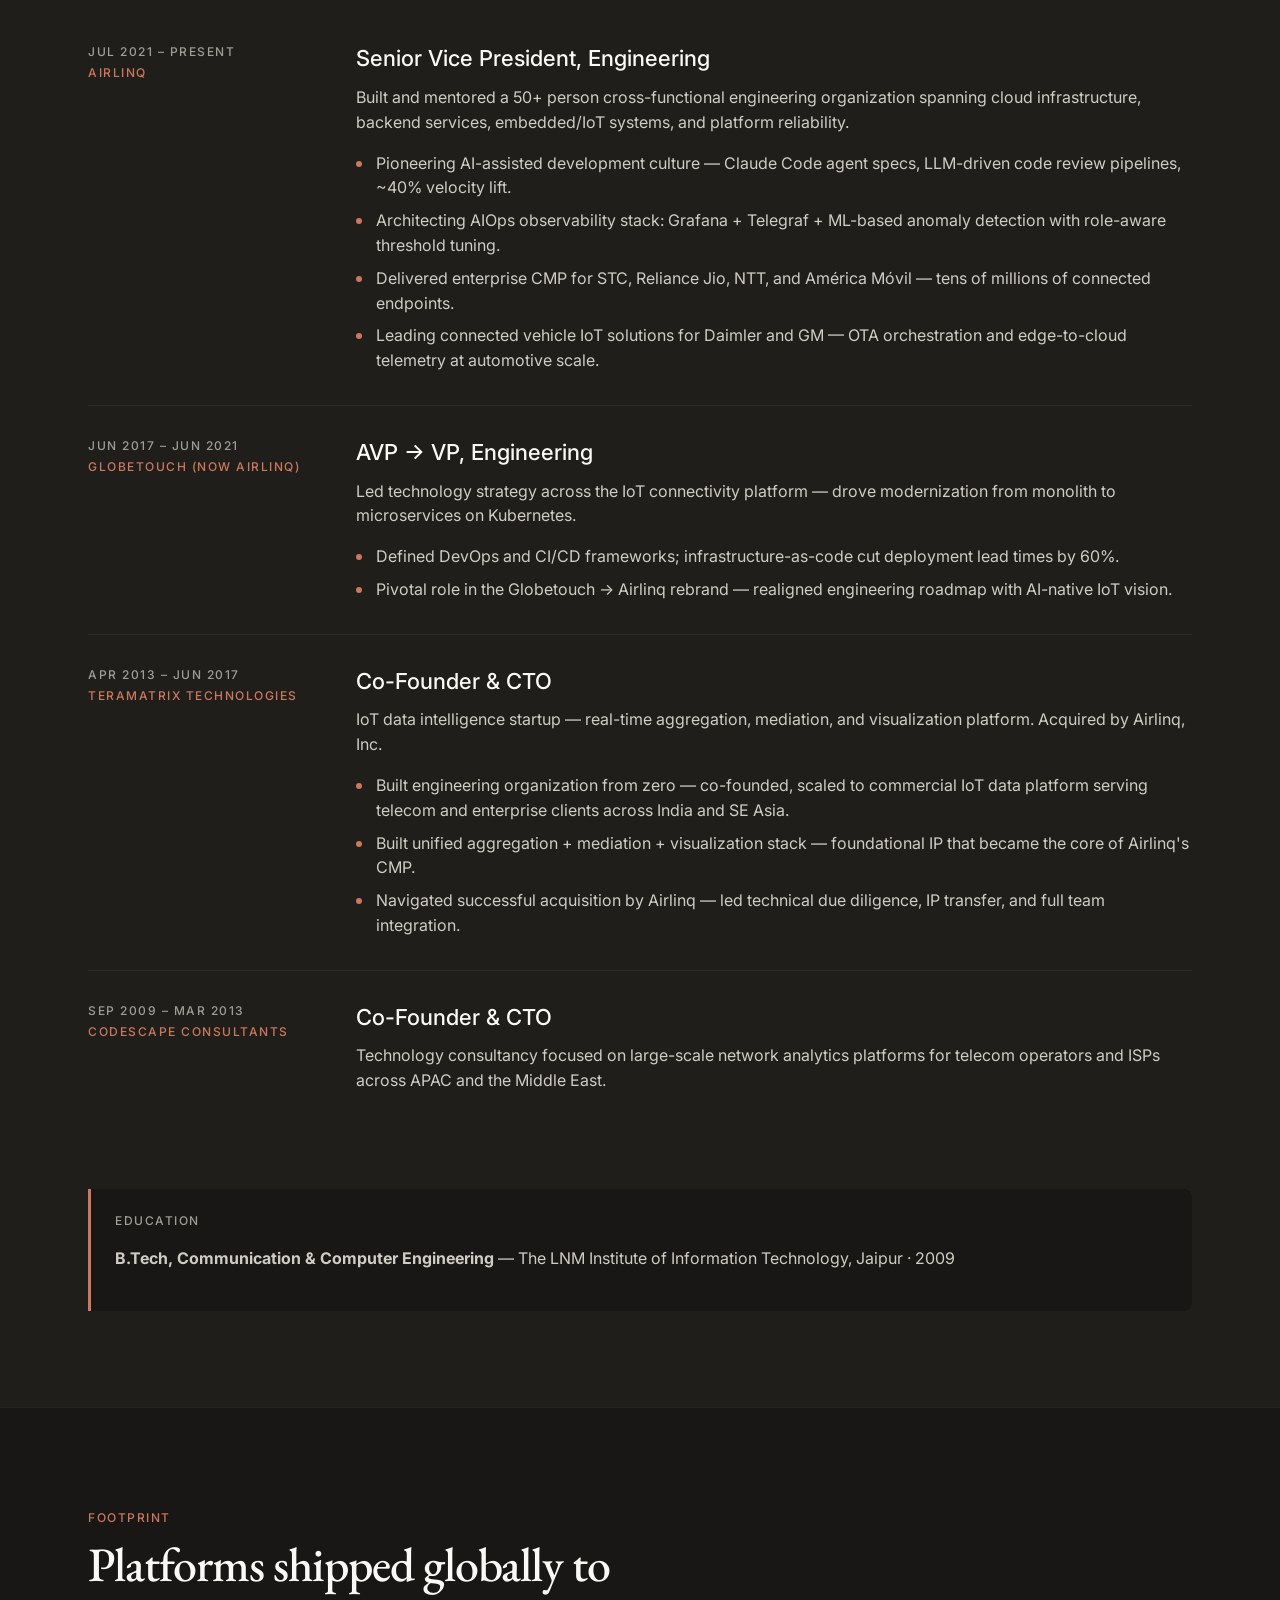
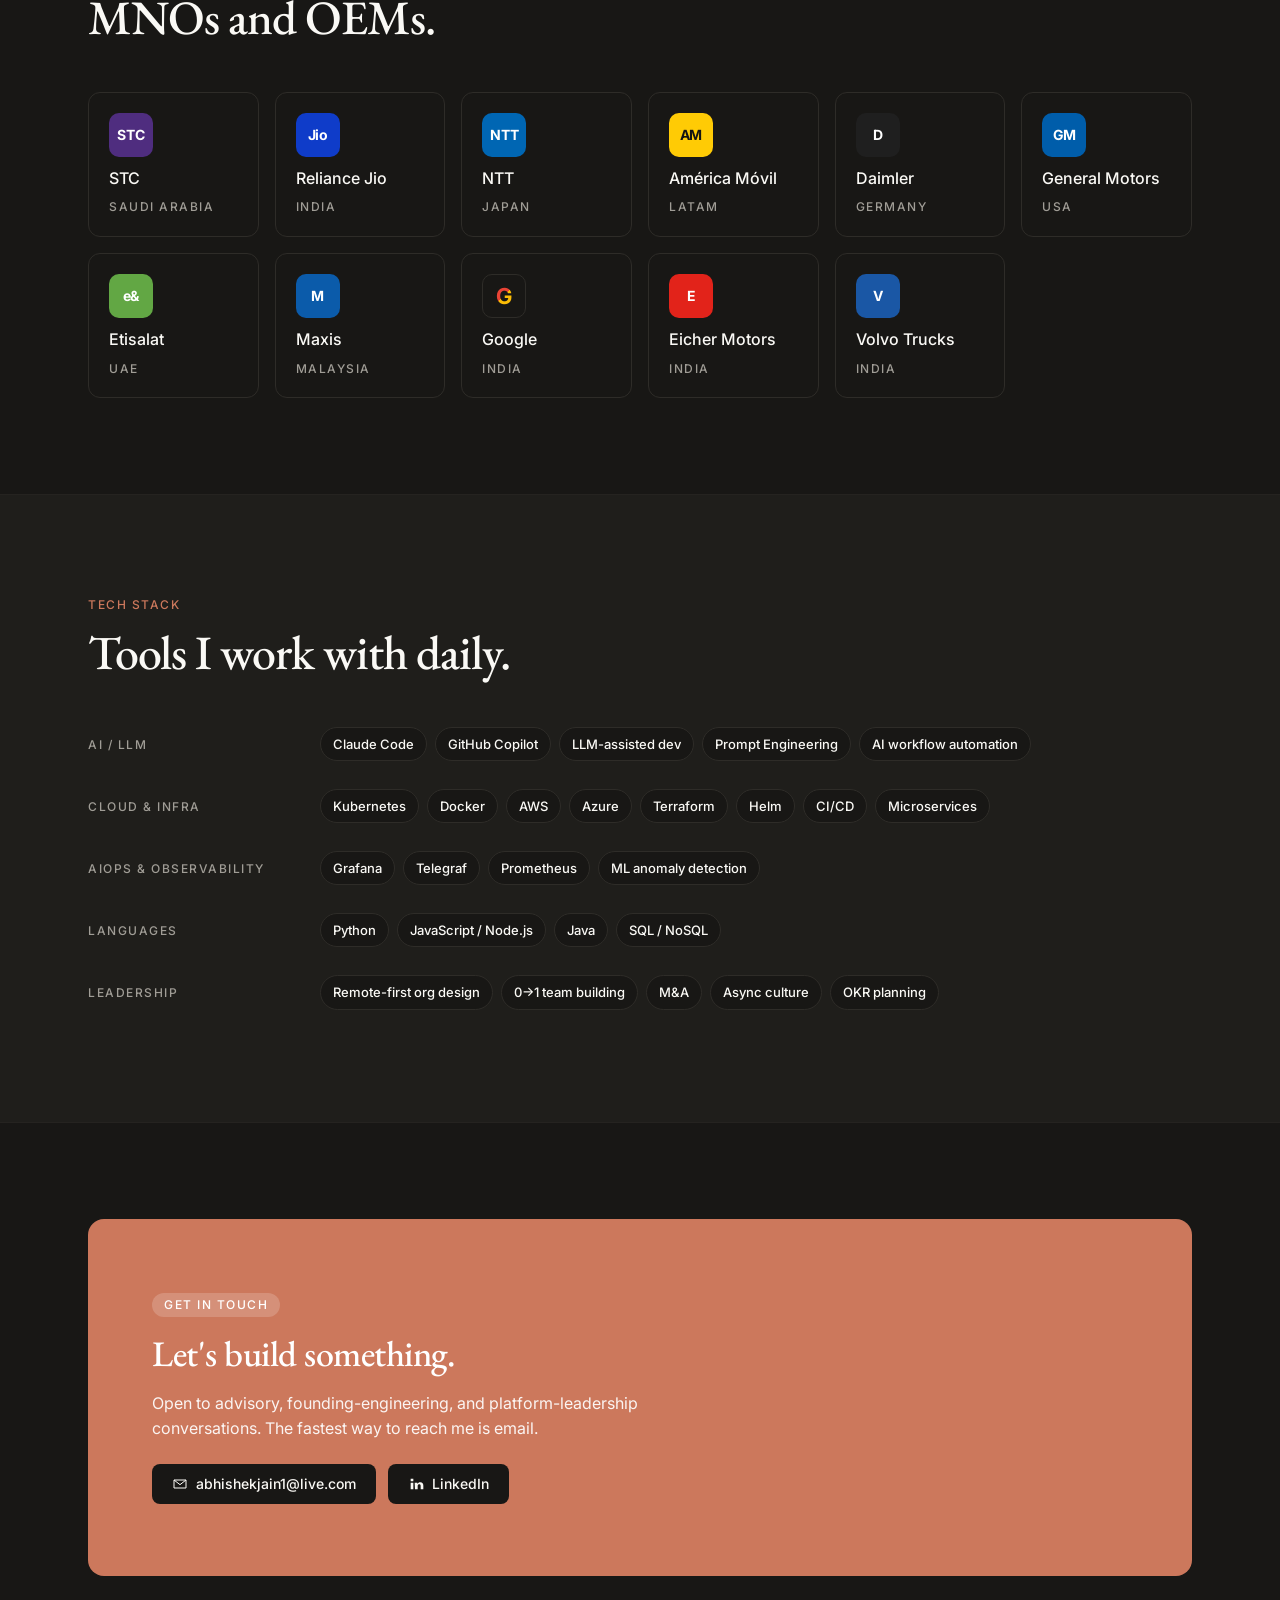
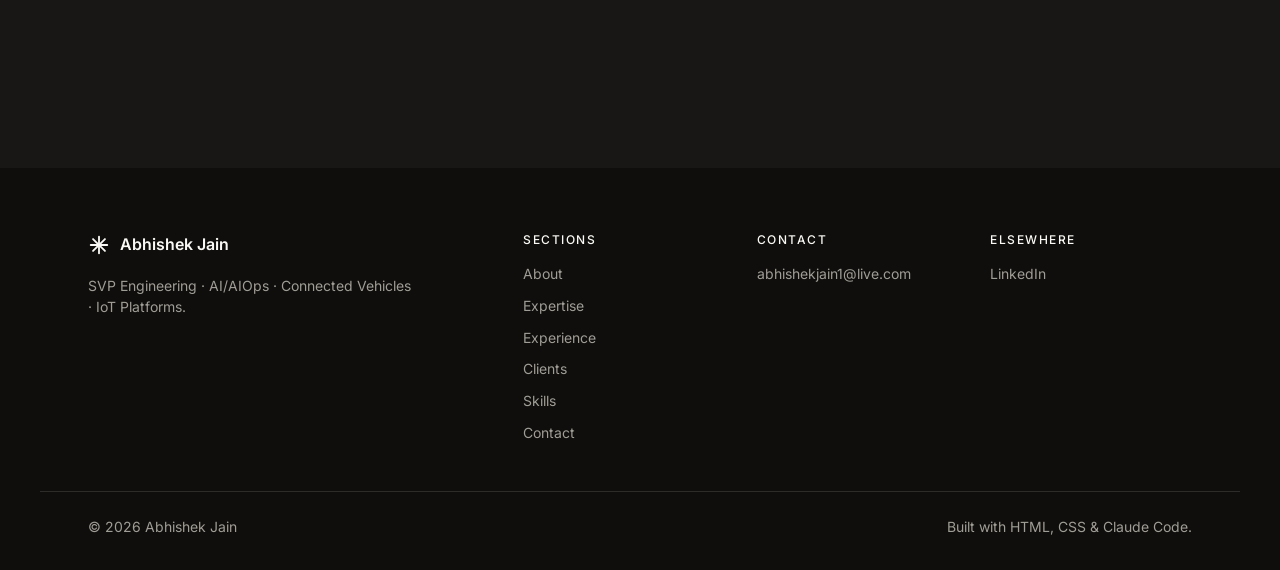
==== commit 05921ccf: "content(clients): retitle to mention MNOs and OEMs" ====
--- a/index.html
+++ b/index.html
@@ -344,7 +344,7 @@
       <div class="container">
         <header class="section__head">
           <span class="caption-up">Footprint</span>
-          <h2 id="clients-title" class="display-lg">Platforms shipped for global operators.</h2>
+          <h2 id="clients-title" class="display-lg">Platforms shipped globally to MNOs and OEMs.</h2>
         </header>
 
         <ul class="tiles">
--- a/assets/styles.css
+++ b/assets/styles.css
@@ -228,6 +228,27 @@
 .c-amber { color: var(--accent-amber); }
 .c-muted { color: var(--on-dark-soft); }
 
+/* Terminal typewriter cursor */
+.mockup__cursor {
+  display: inline-block;
+  width: 7px;
+  height: 1em;
+  background: var(--on-dark);
+  vertical-align: text-bottom;
+  margin-left: 2px;
+  animation: mockup-blink 1s steps(2, start) infinite;
+}
+.mockup__code--done .mockup__cursor {
+  animation: mockup-blink 1.1s steps(2, start) infinite;
+  opacity: 0.7;
+}
+@keyframes mockup-blink {
+  to { visibility: hidden; }
+}
+@media (prefers-reduced-motion: reduce) {
+  .mockup__cursor { animation: none; opacity: 0.5; }
+}
+
 /* ----- Section heading ----- */
 .section__head { margin-bottom: 48px; max-width: 60ch; }
 .section__head .caption-up { display: inline-block; margin-bottom: 12px; color: var(--primary); }
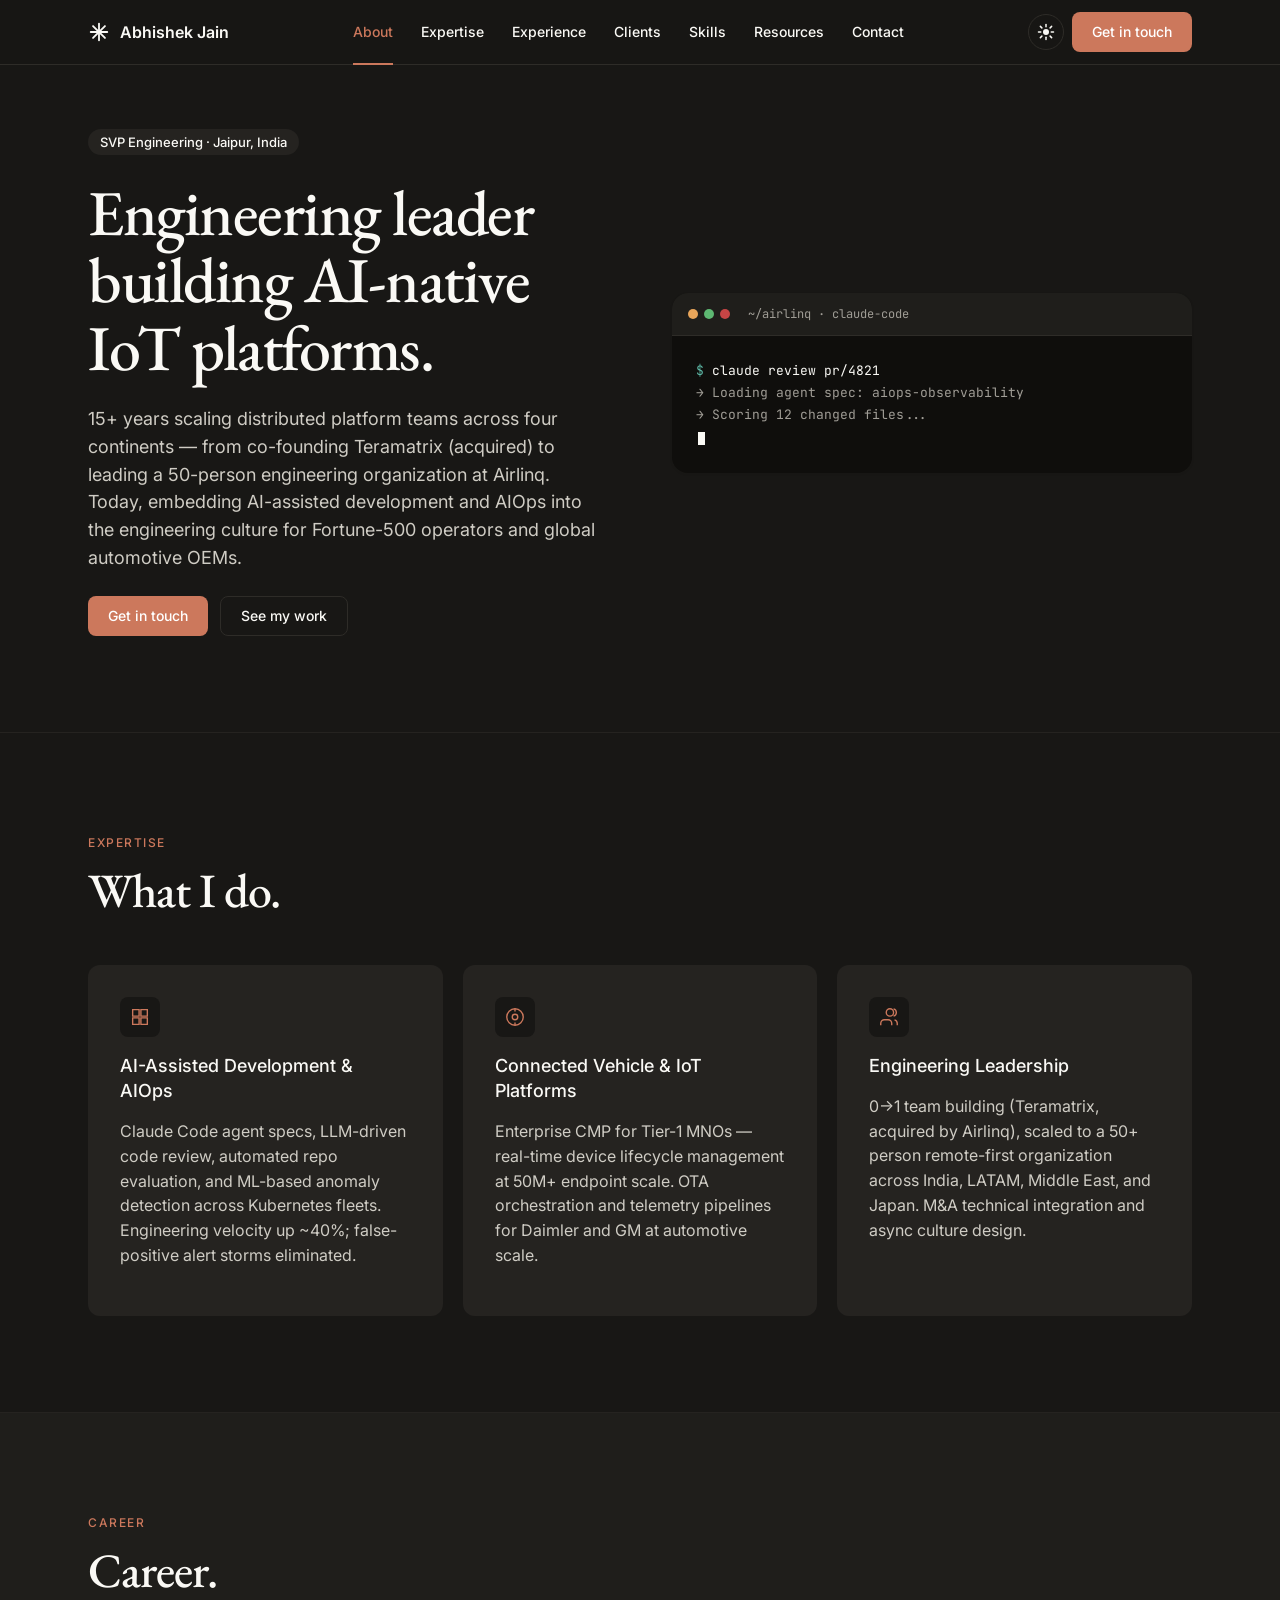
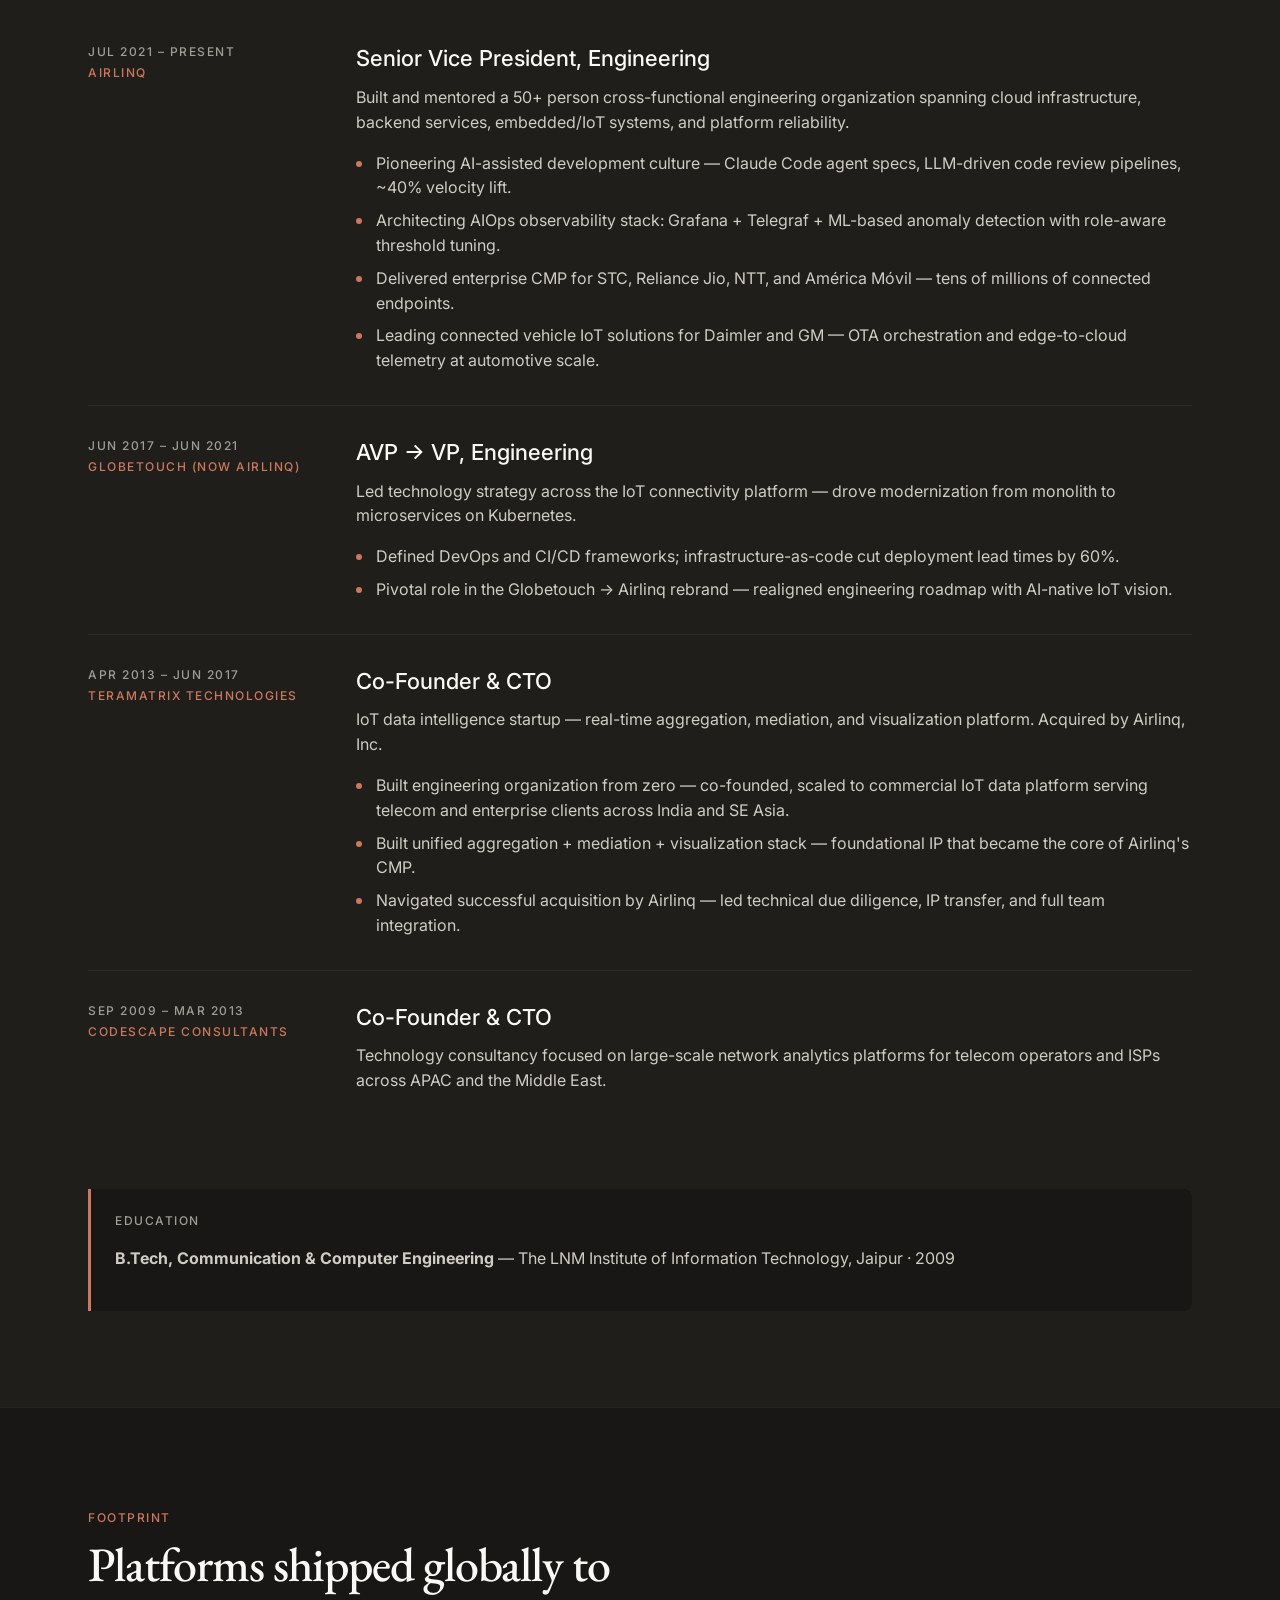
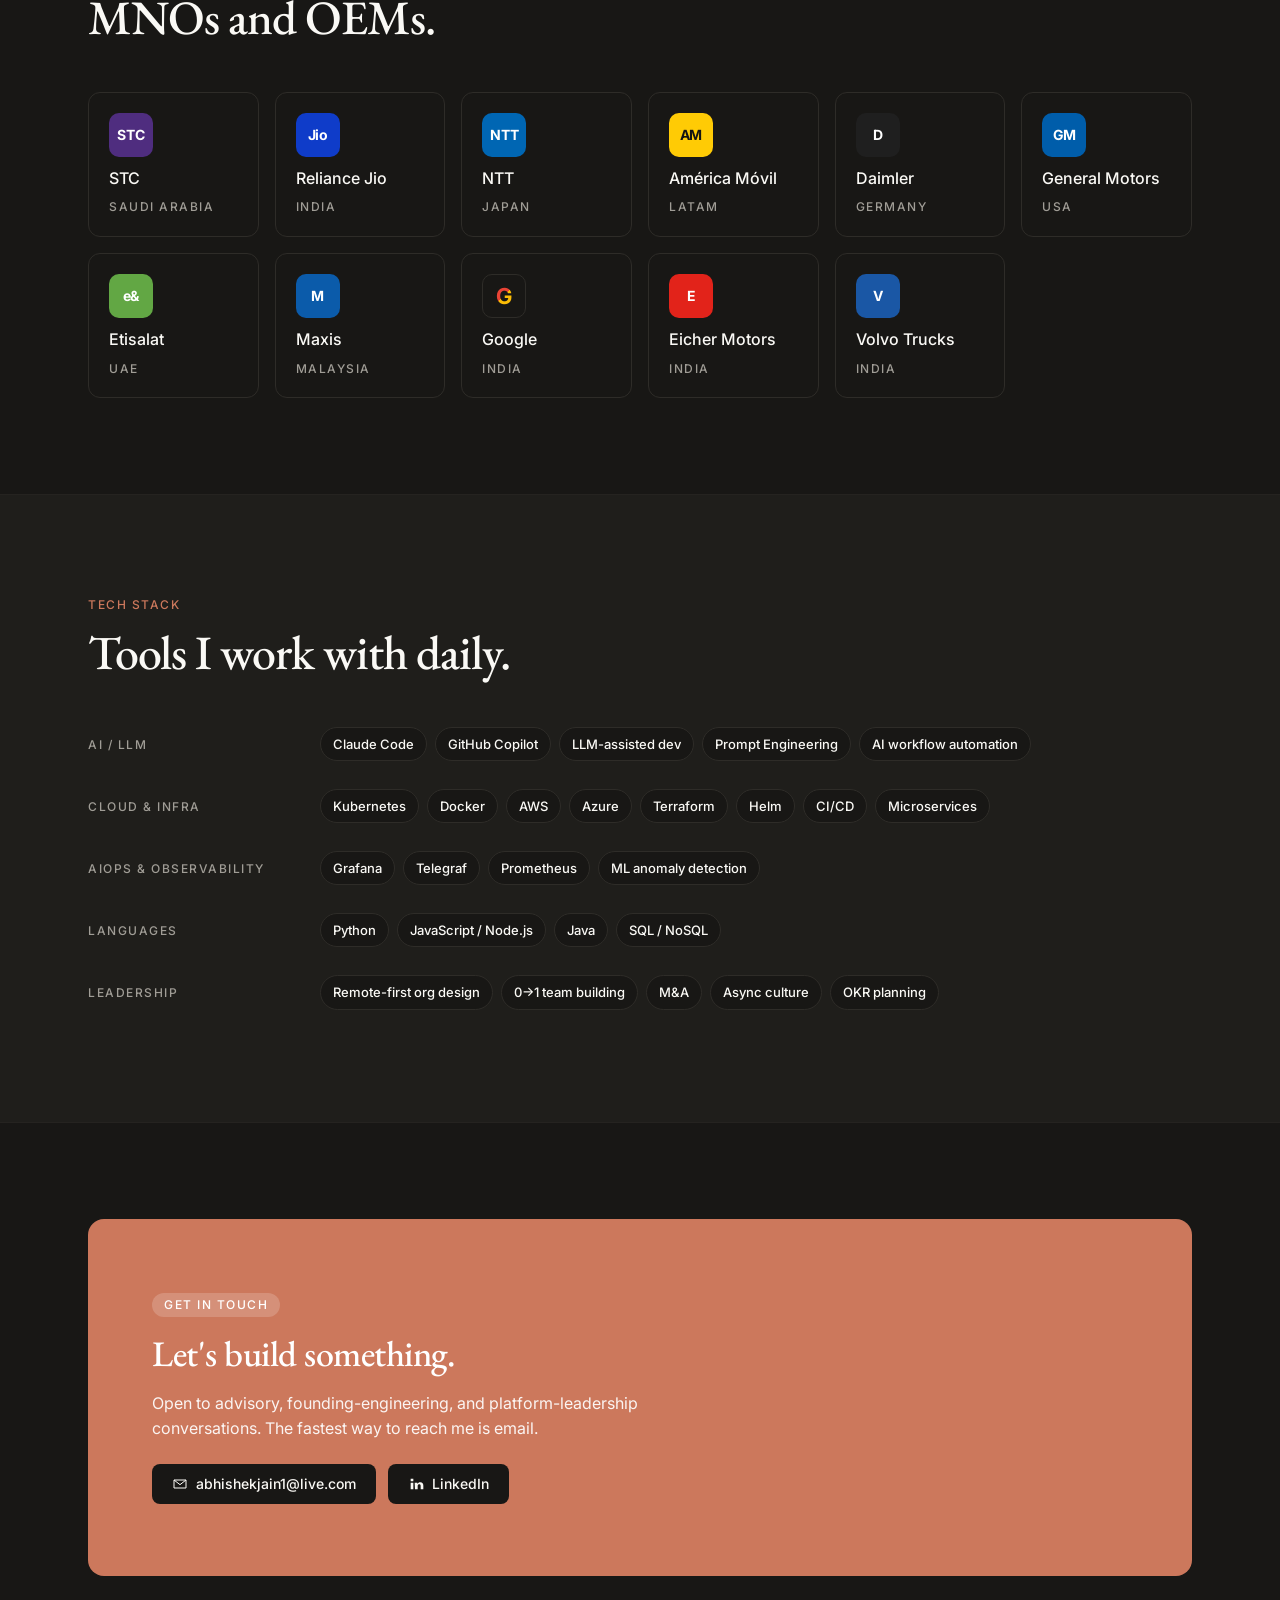
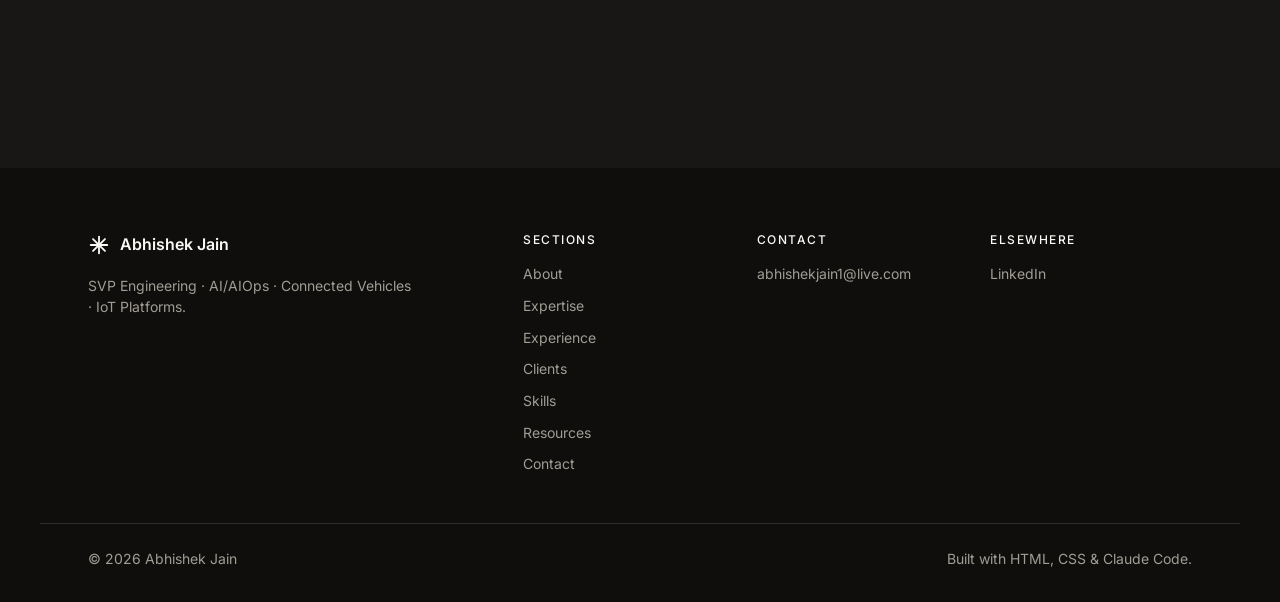
==== commit 3f22816b: "feat(nav): add Resources link across nav, mobile menu, footer" ====
--- a/index.html
+++ b/index.html
@@ -162,6 +162,7 @@
         <a href="#experience">Experience</a>
         <a href="#clients">Clients</a>
         <a href="#skills">Skills</a>
+        <a href="resources.html">Resources</a>
         <a href="#contact">Contact</a>
       </nav>
 
@@ -481,6 +482,7 @@
         <a href="#experience">Experience</a>
         <a href="#clients">Clients</a>
         <a href="#skills">Skills</a>
+        <a href="resources.html">Resources</a>
         <a href="#contact">Contact</a>
       </nav>
 
@@ -516,6 +518,7 @@
         <a href="#experience">Experience</a>
         <a href="#clients">Clients</a>
         <a href="#skills">Skills</a>
+        <a href="resources.html">Resources</a>
         <a href="#contact">Contact</a>
       </nav>
       <a href="#contact" class="btn btn--primary mobile-menu__cta">Get in touch</a>
--- a/assets/styles.css
+++ b/assets/styles.css
@@ -442,3 +442,46 @@
 }
 
 .btn svg { margin-right: 8px; }
+
+/* ----- Resource cards (Resources page) ----- */
+.resource-grid {
+  display: grid;
+  gap: 24px;
+  grid-template-columns: 1fr;
+}
+@media (min-width: 800px) {
+  .resource-grid { grid-template-columns: repeat(2, 1fr); gap: 28px; }
+}
+
+.resource {
+  background: var(--surface-card);
+  color: var(--ink);
+  border-radius: 12px;
+  padding: 24px;
+  display: flex;
+  flex-direction: column;
+  gap: 18px;
+}
+@media (min-width: 800px) { .resource { padding: 32px; gap: 20px; } }
+
+.resource__head { display: flex; flex-direction: column; gap: 12px; }
+.resource__type { align-self: flex-start; }
+.resource__title { margin: 0; color: var(--ink); }
+.resource__desc { color: var(--body); margin: 0; max-width: 56ch; }
+
+.resource__meta {
+  display: flex; flex-wrap: wrap; gap: 20px 28px;
+  margin: 0; padding: 16px 0 0;
+  border-top: 1px solid var(--hairline);
+}
+.resource__meta > div { display: flex; flex-direction: column; gap: 4px; }
+.resource__meta dt { color: var(--muted); margin: 0; }
+.resource__meta dd { color: var(--ink); margin: 0; font-weight: 500; }
+
+.resource__cta {
+  align-self: stretch;
+  margin-top: 4px;
+  gap: 8px;
+}
+@media (min-width: 800px) { .resource__cta { align-self: flex-start; } }
+.resource__cta svg { width: 16px; height: 16px; }
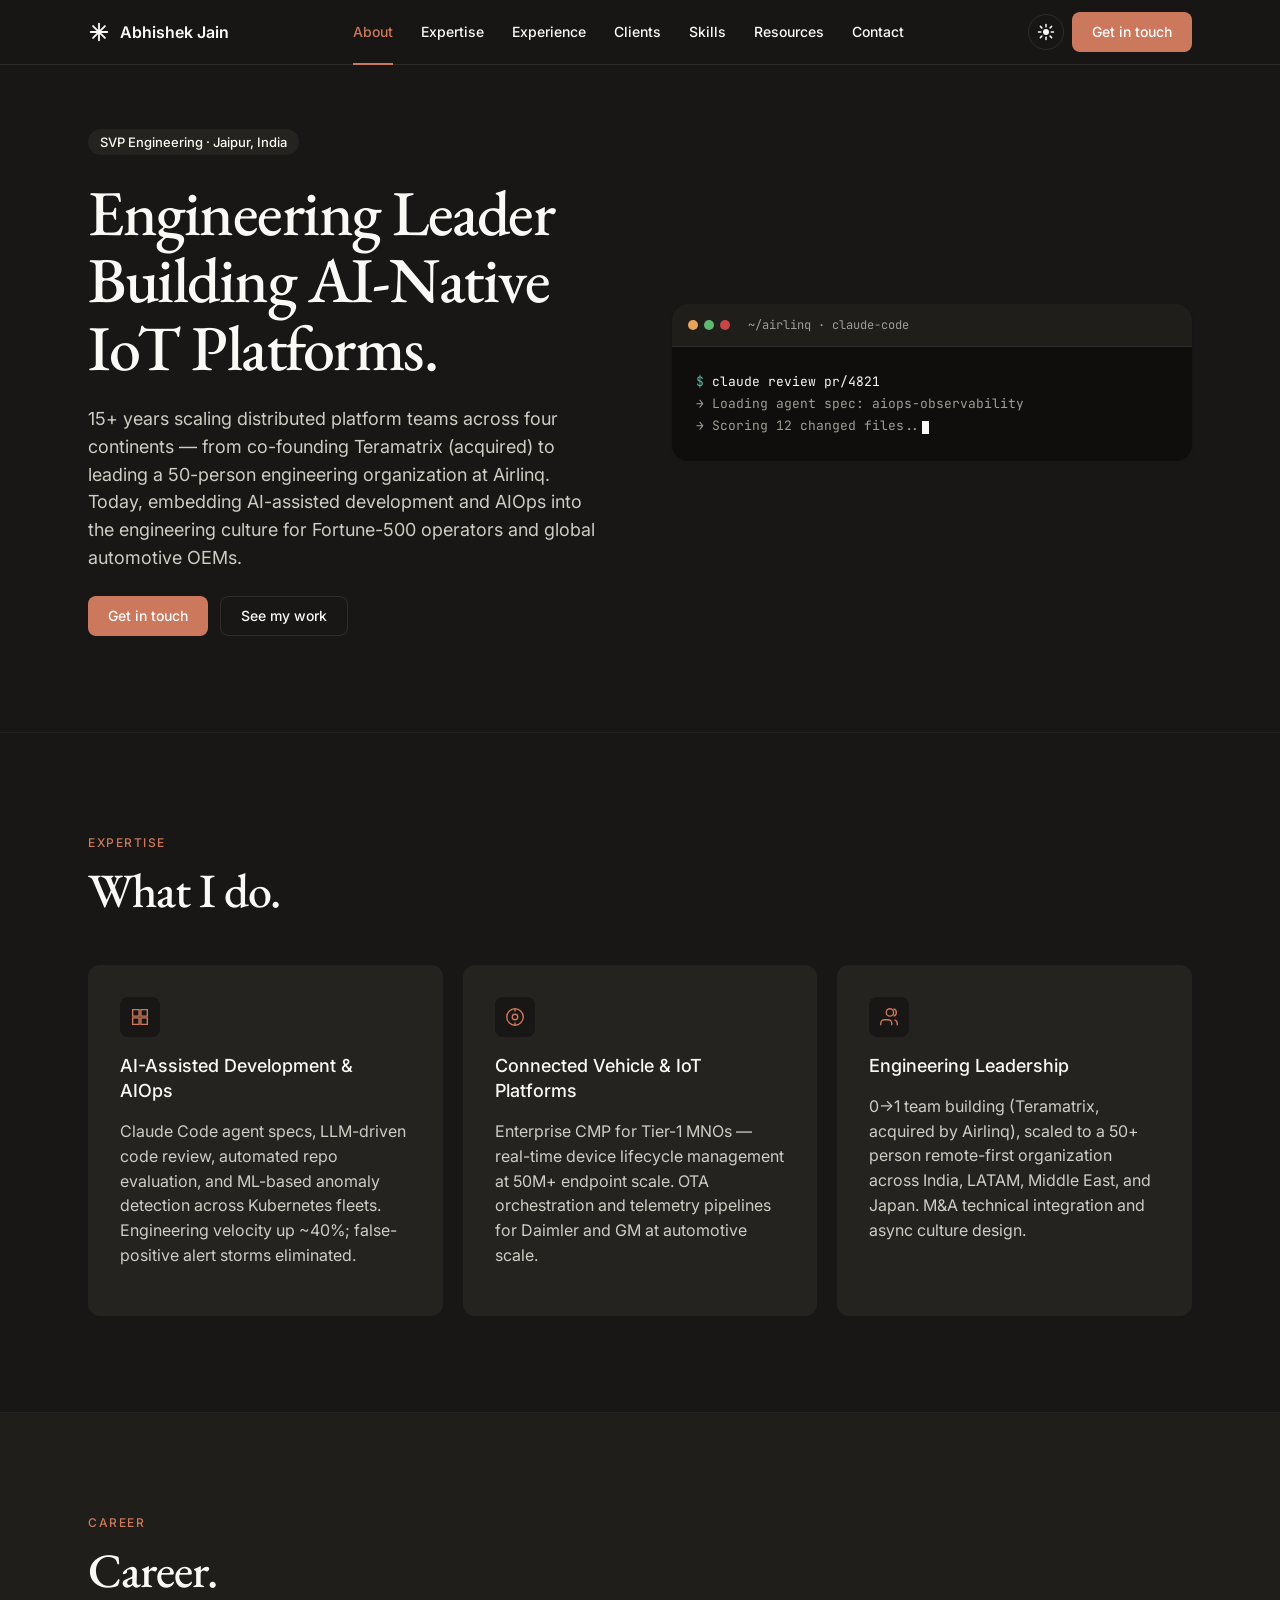
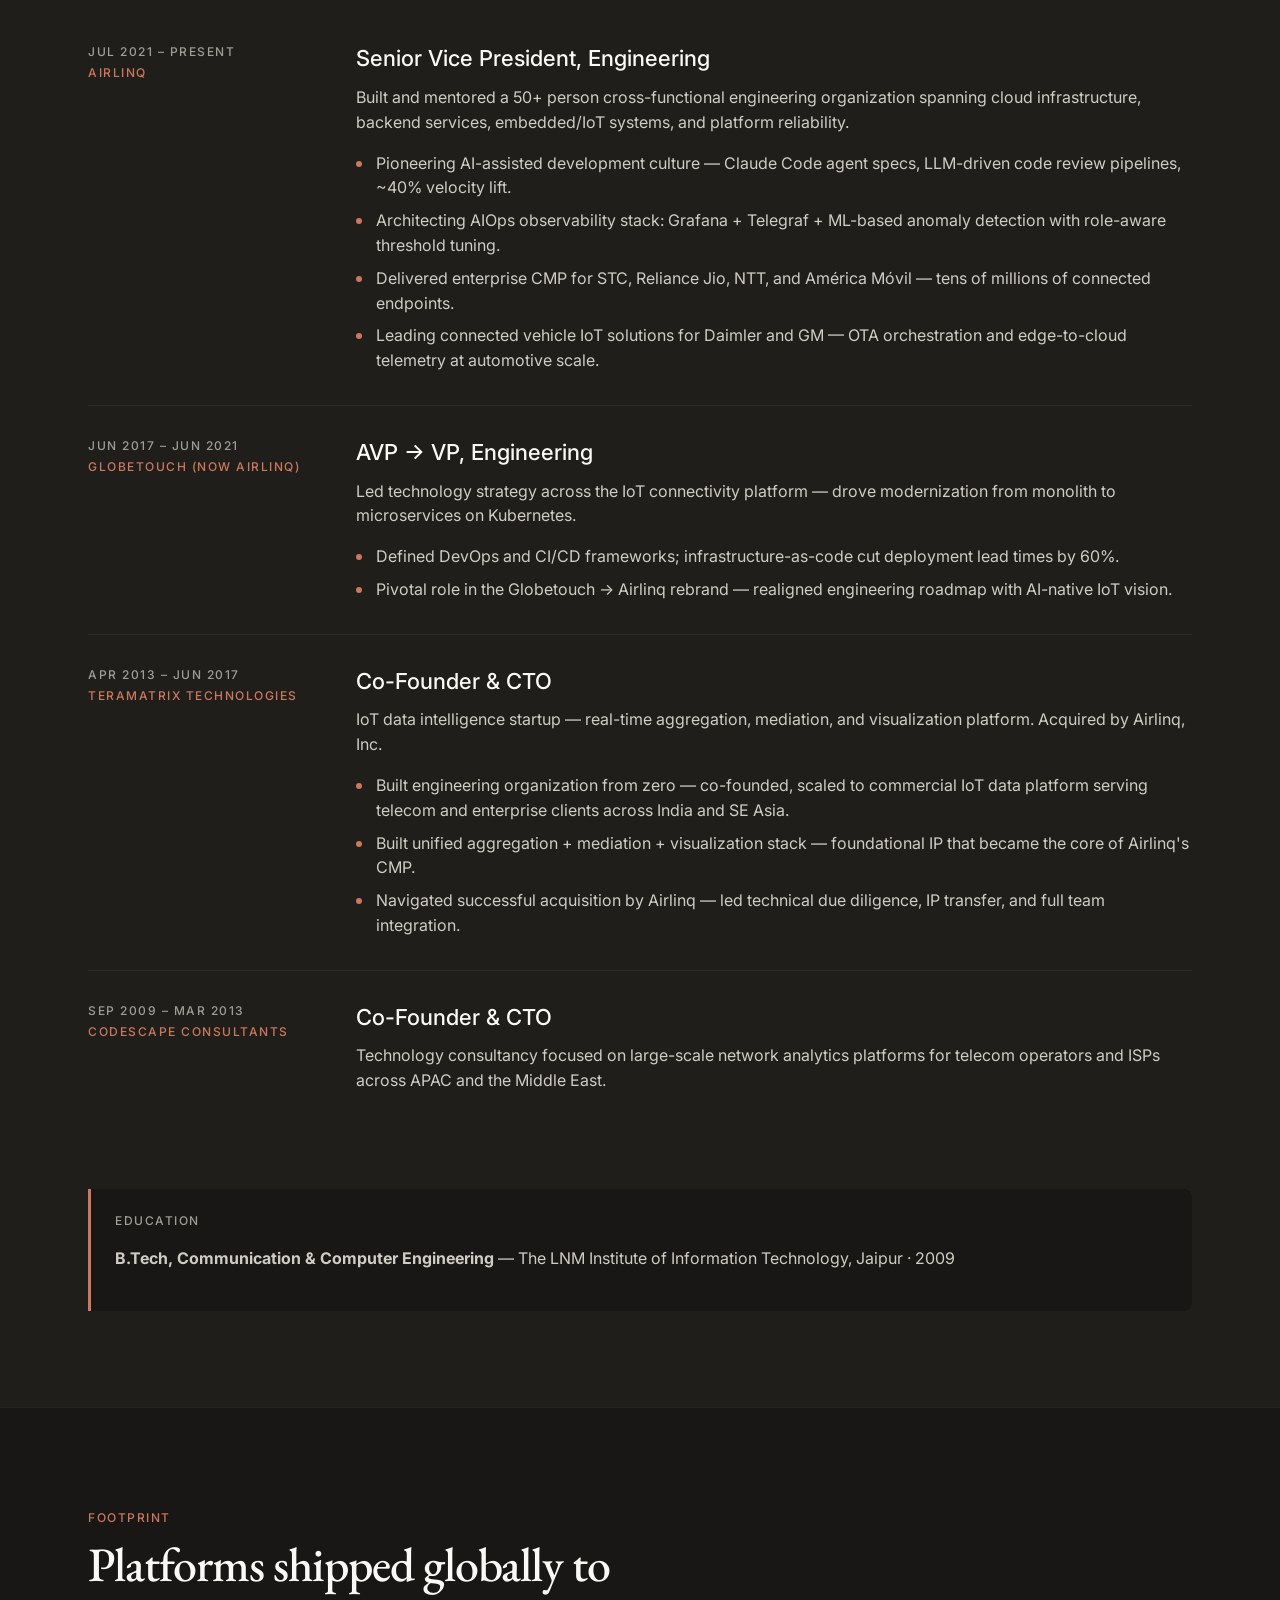
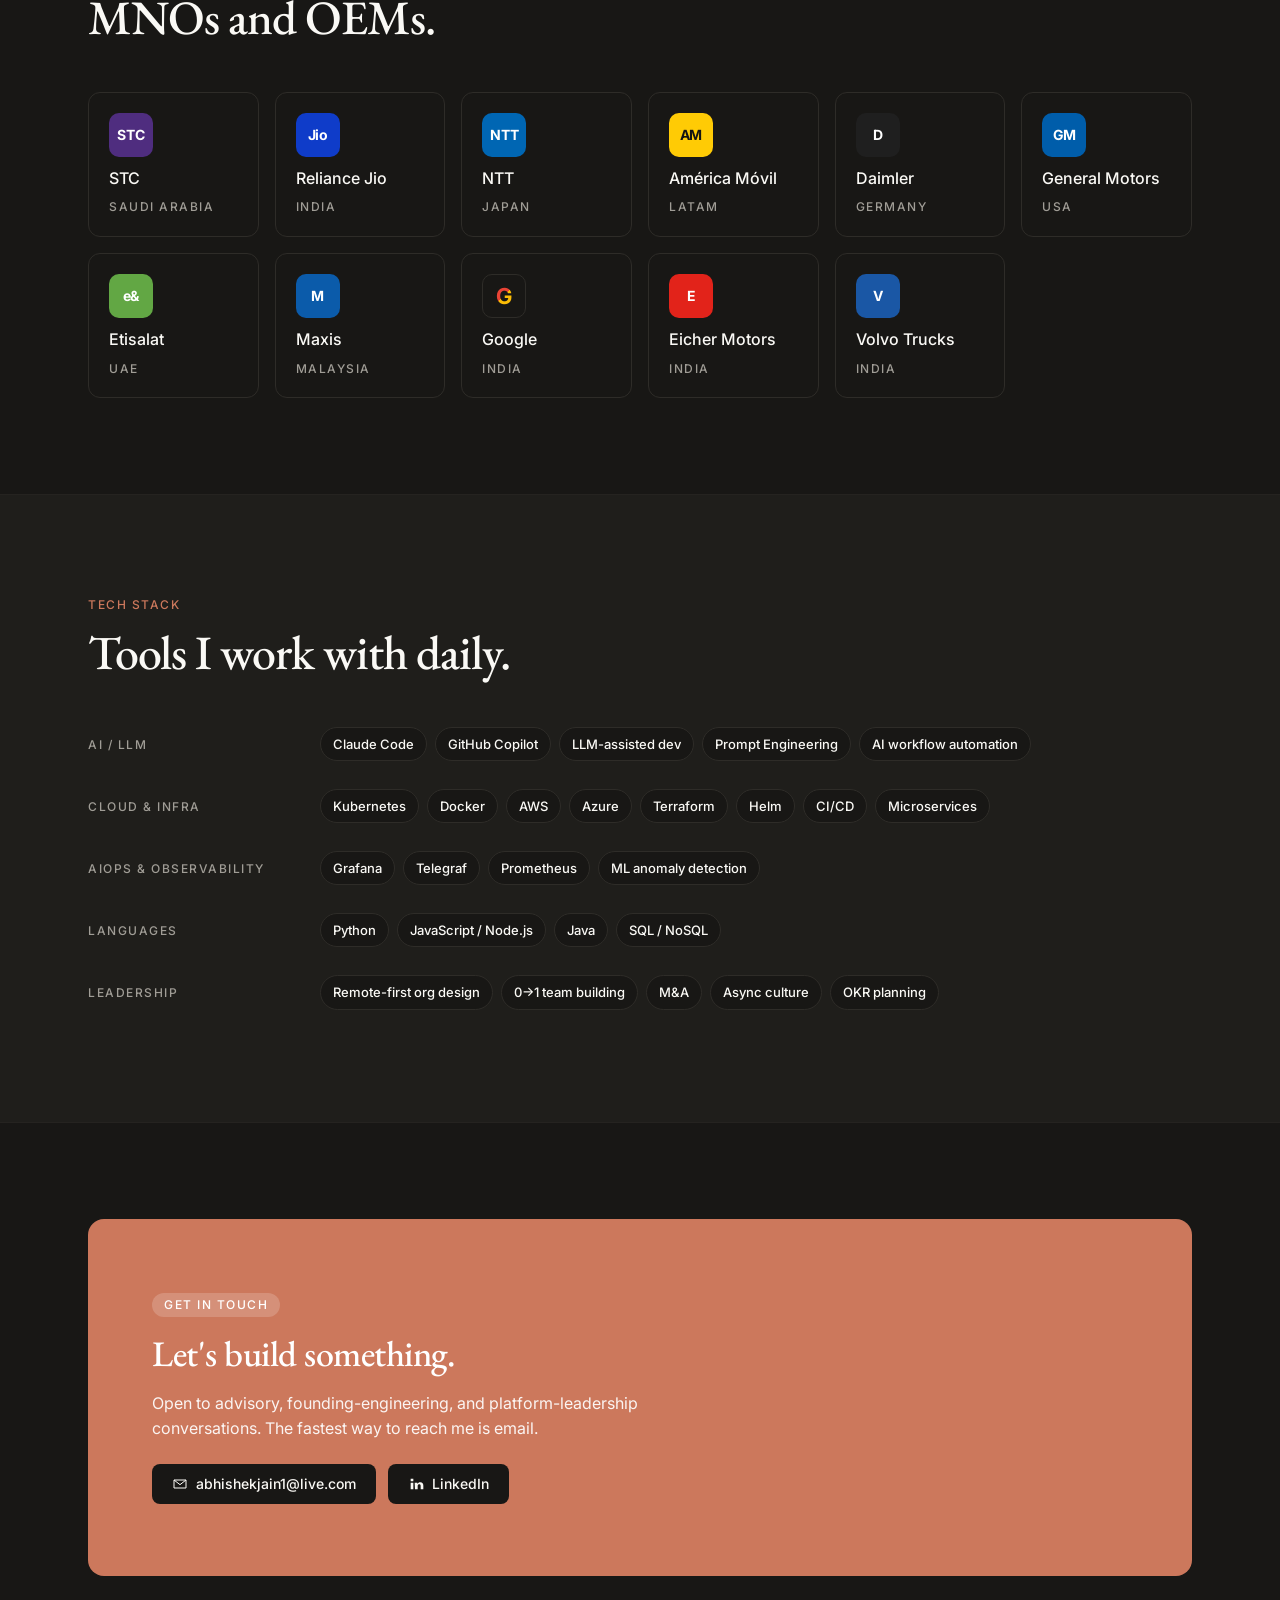
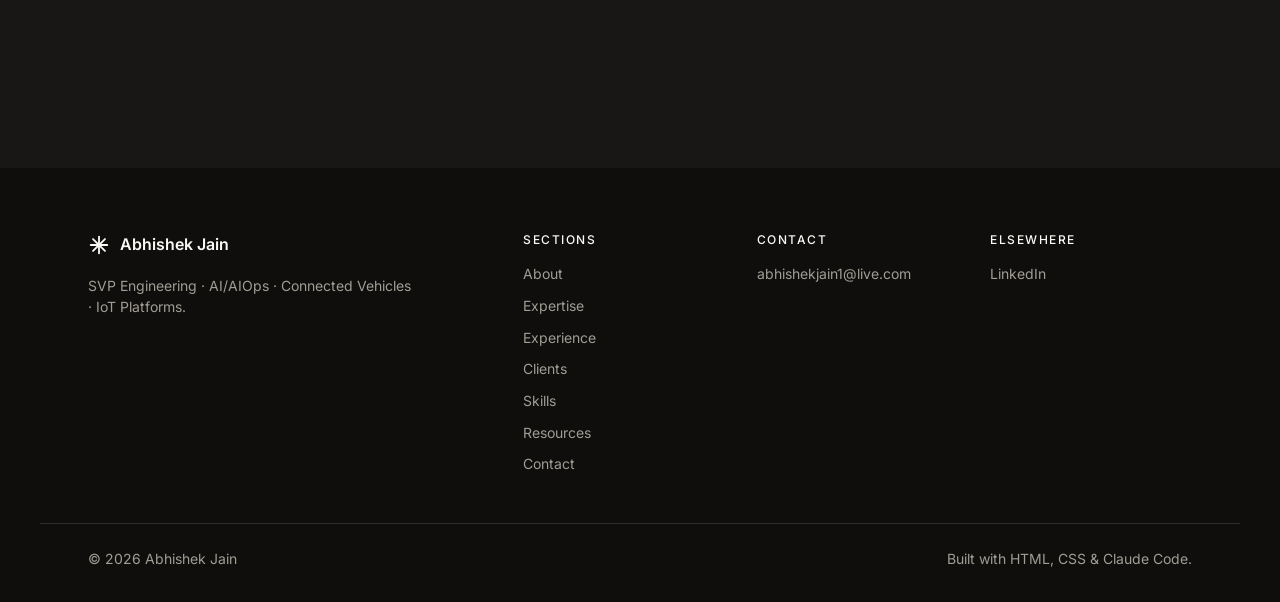
==== commit c77c55c7: "content(hero): Title Case h1 and align jobTitle to SVP Engineering" ====
--- a/index.html
+++ b/index.html
@@ -65,7 +65,7 @@
     "name": "Abhishek Jain",
     "givenName": "Abhishek",
     "familyName": "Jain",
-    "jobTitle": "Senior Vice President, Engineering",
+    "jobTitle": "SVP Engineering",
     "description": "Engineering leader with 15+ years building and scaling AI-native IoT, connected vehicle, and SaaS platforms for Fortune-500 operators and global OEMs.",
     "email": "abhishekjain1@live.com",
     "url": "https://abhishekjain1.github.io/abhishekjain1/",
@@ -200,7 +200,7 @@
       <div class="container hero__grid">
         <div class="hero__lede">
           <span class="badge">SVP Engineering · Jaipur, India</span>
-          <h1 id="hero-title" class="display-xl">Engineering leader building AI-native IoT platforms.</h1>
+          <h1 id="hero-title" class="display-xl">Engineering Leader Building AI-Native IoT Platforms.</h1>
           <p class="hero__sub body-md">15+ years scaling distributed platform teams across four continents — from co-founding Teramatrix (acquired) to leading a 50-person engineering organization at Airlinq. Today, embedding AI-assisted development and AIOps into the engineering culture for Fortune-500 operators and global automotive OEMs.</p>
           <div class="hero__cta">
             <a href="#contact" class="btn btn--primary">Get in touch</a>
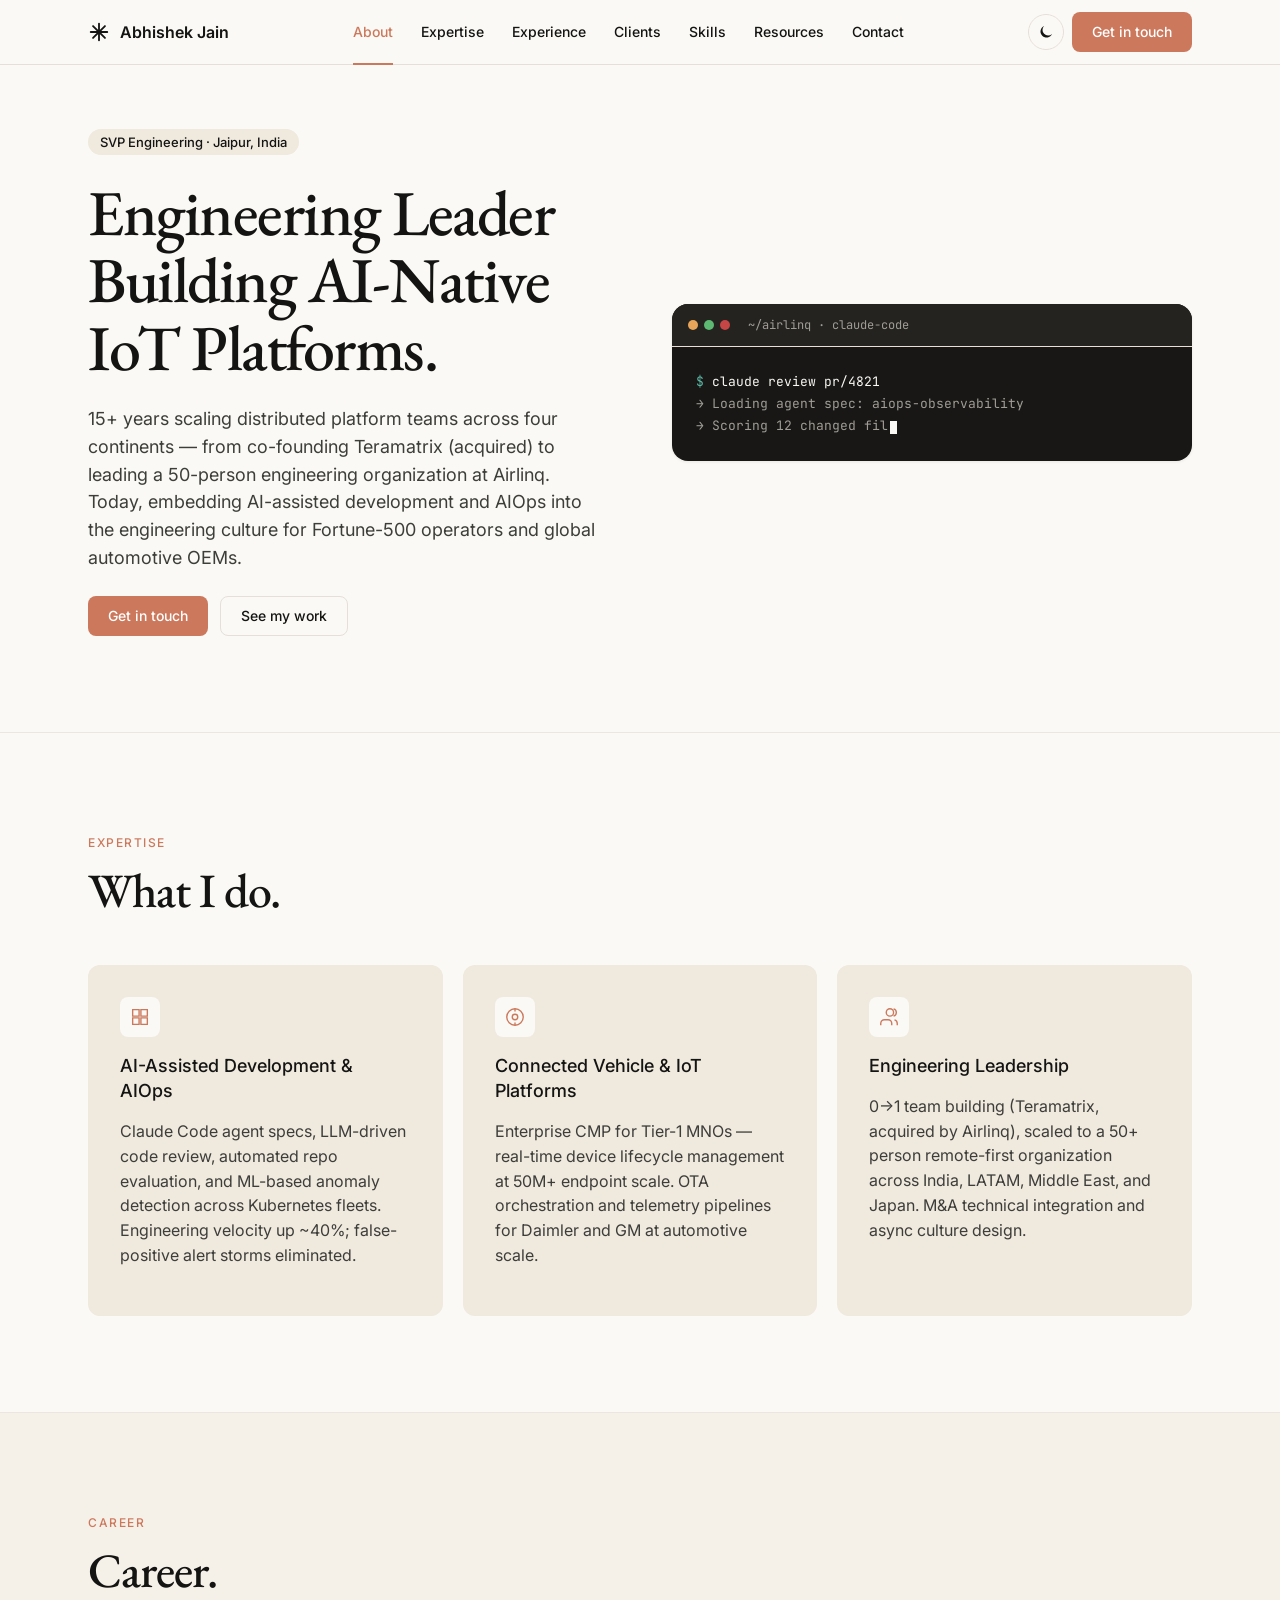
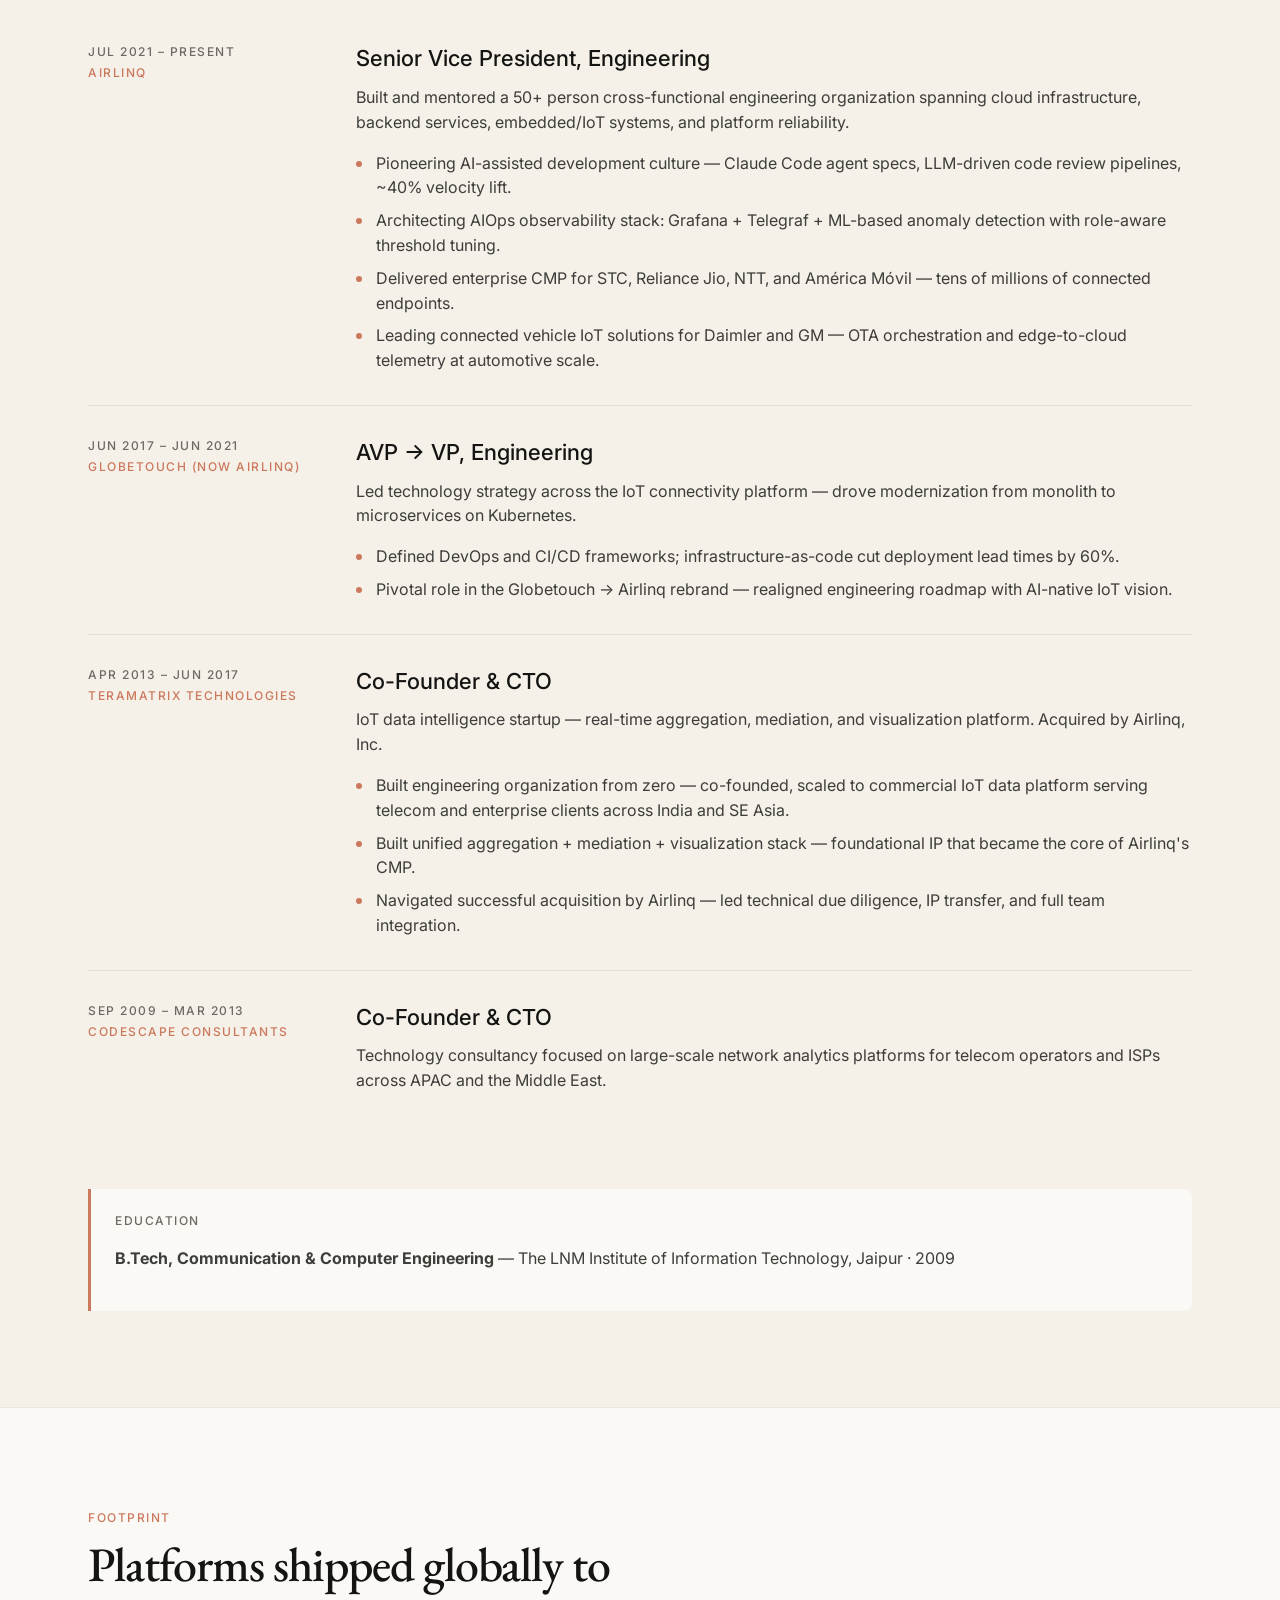
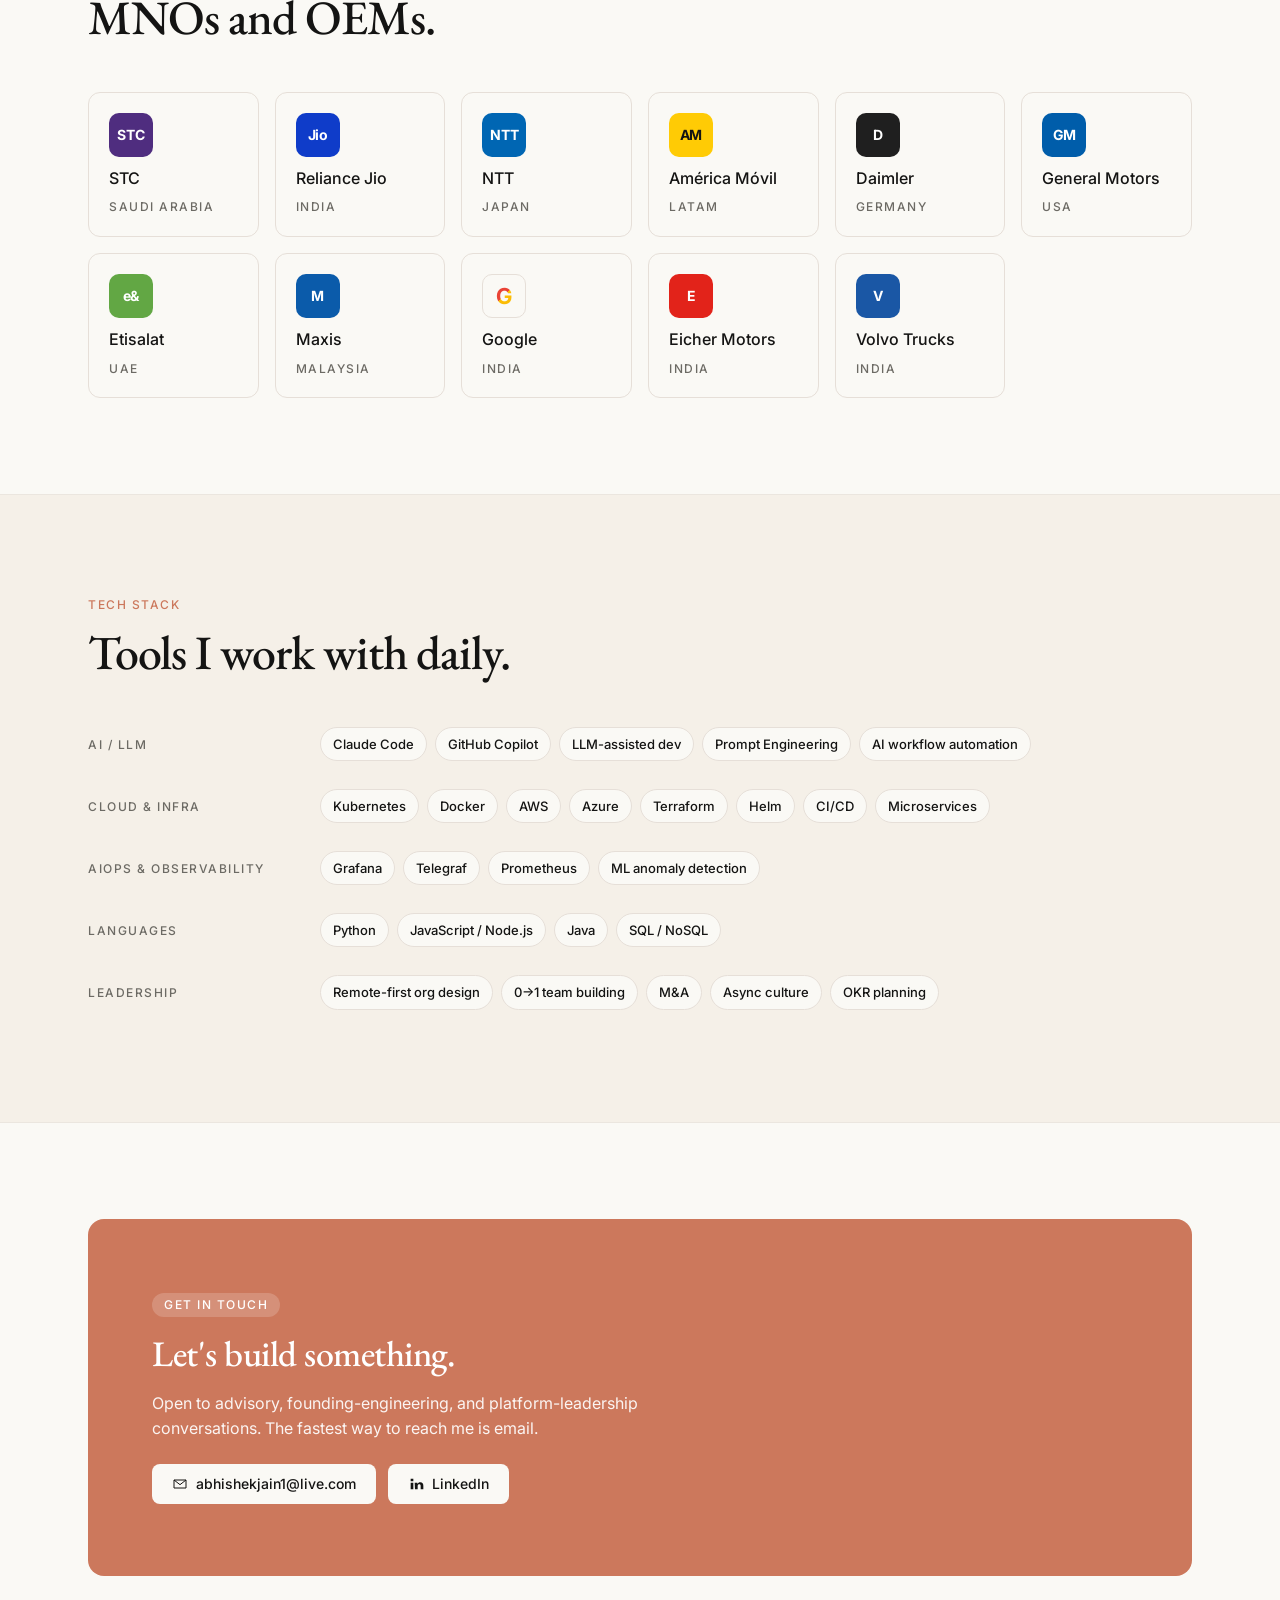
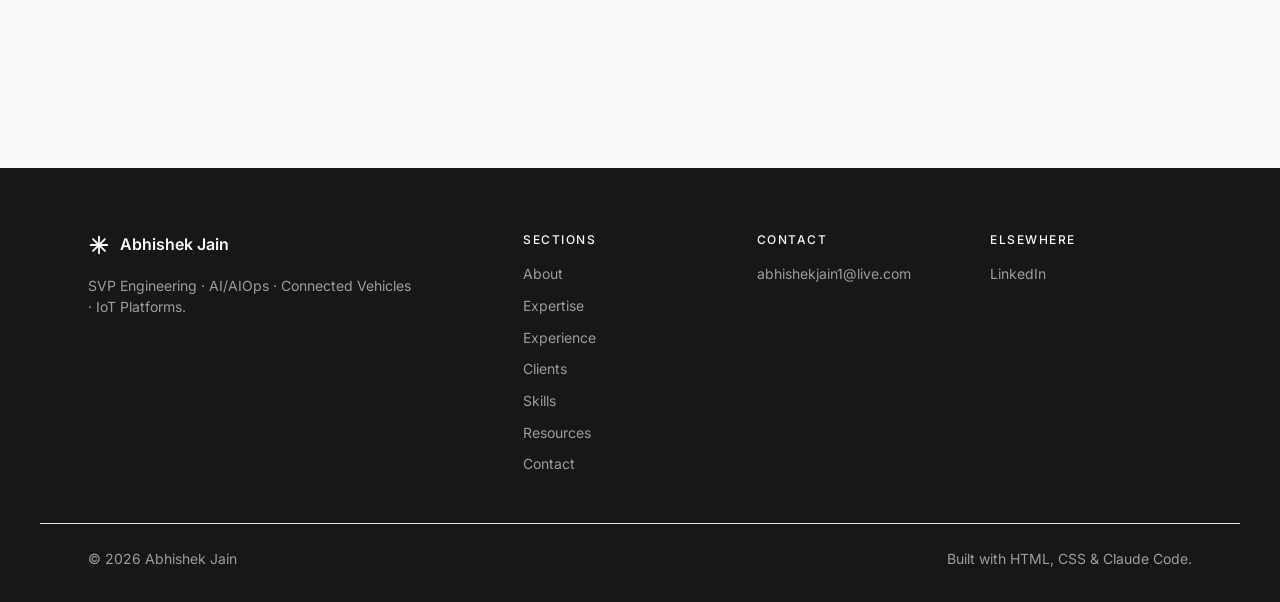
==== commit fa5b9ca2: "feat(theme): default to light; sync CLAUDE/spec/plan" ====
--- a/index.html
+++ b/index.html
@@ -1,5 +1,5 @@
 <!doctype html>
-<html lang="en" data-theme="dark">
+<html lang="en" data-theme="light">
 <head>
   <meta charset="utf-8">
   <meta name="viewport" content="width=device-width, initial-scale=1">
@@ -42,9 +42,9 @@
     (function () {
       try {
         var stored = localStorage.getItem('theme');
-        document.documentElement.setAttribute('data-theme', stored || 'dark');
+        document.documentElement.setAttribute('data-theme', stored || 'light');
       } catch (e) {
-        document.documentElement.setAttribute('data-theme', 'dark');
+        document.documentElement.setAttribute('data-theme', 'light');
       }
     })();
   </script>
